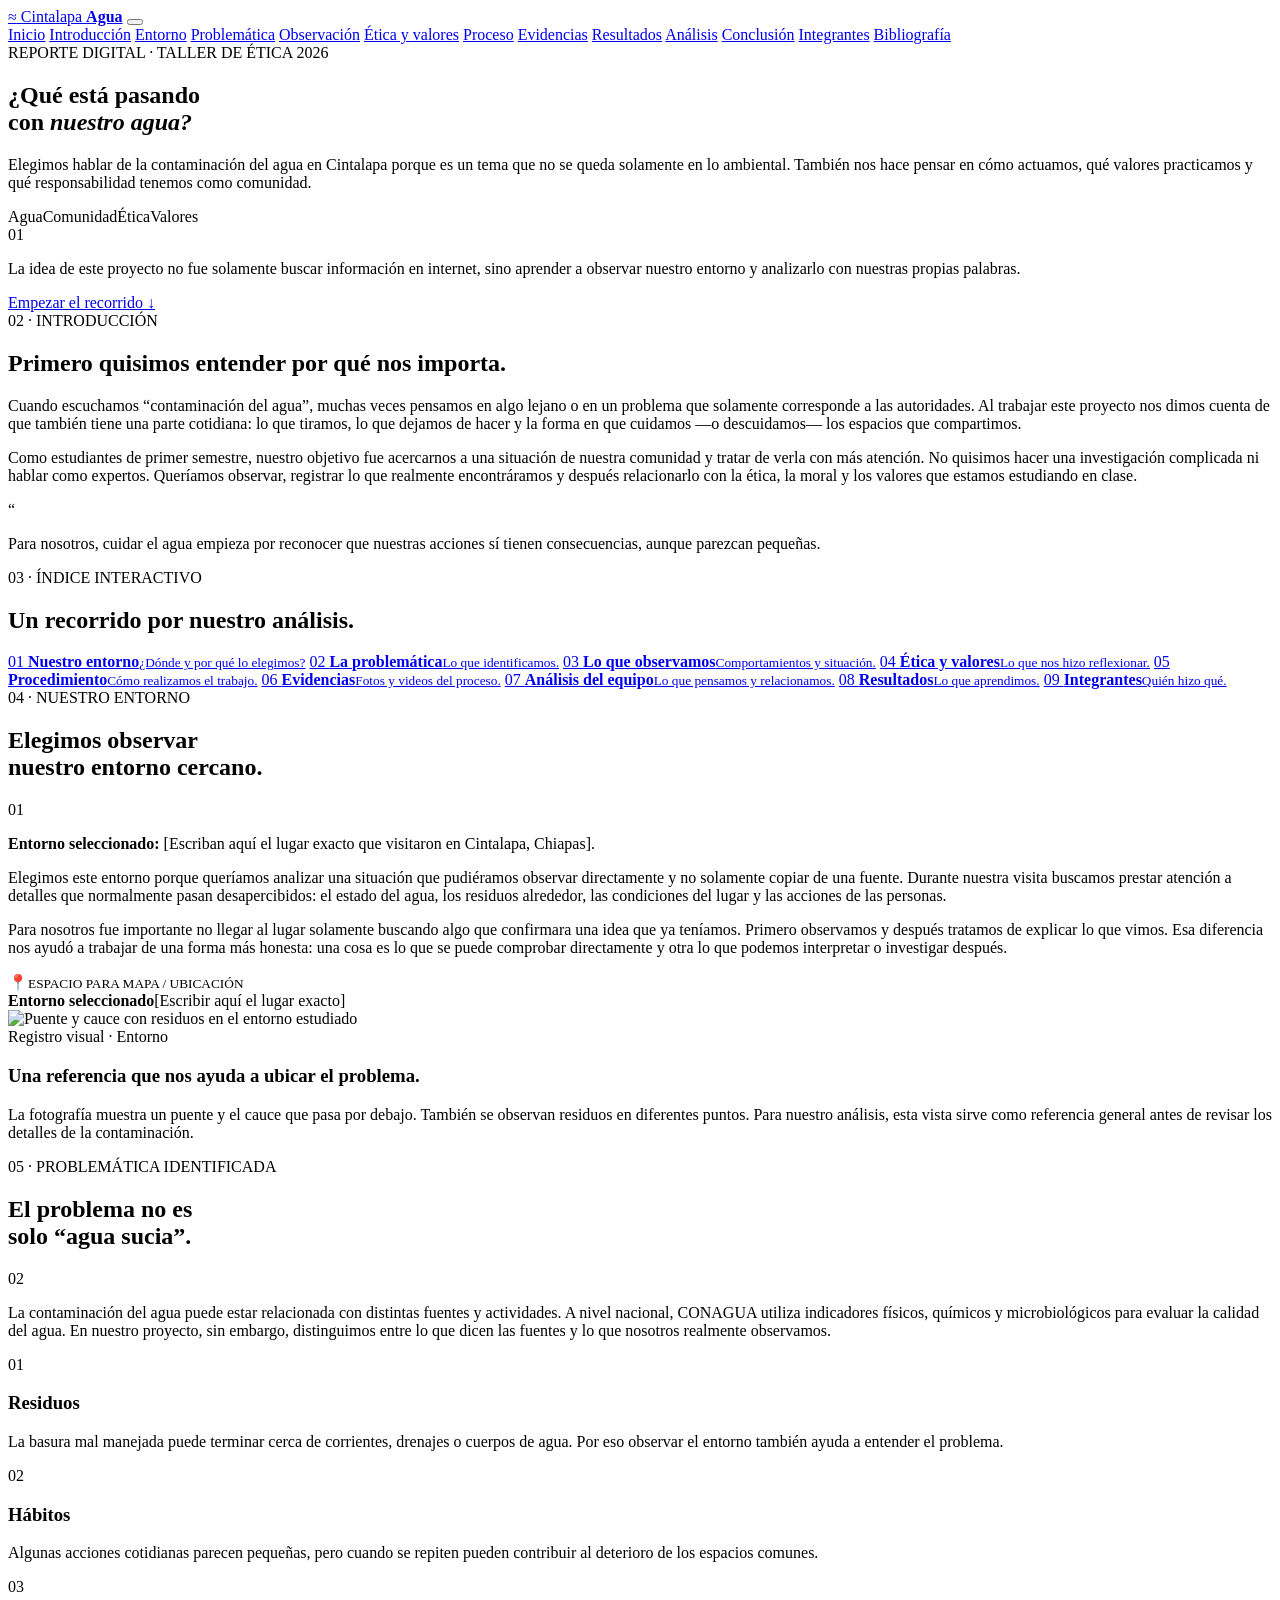
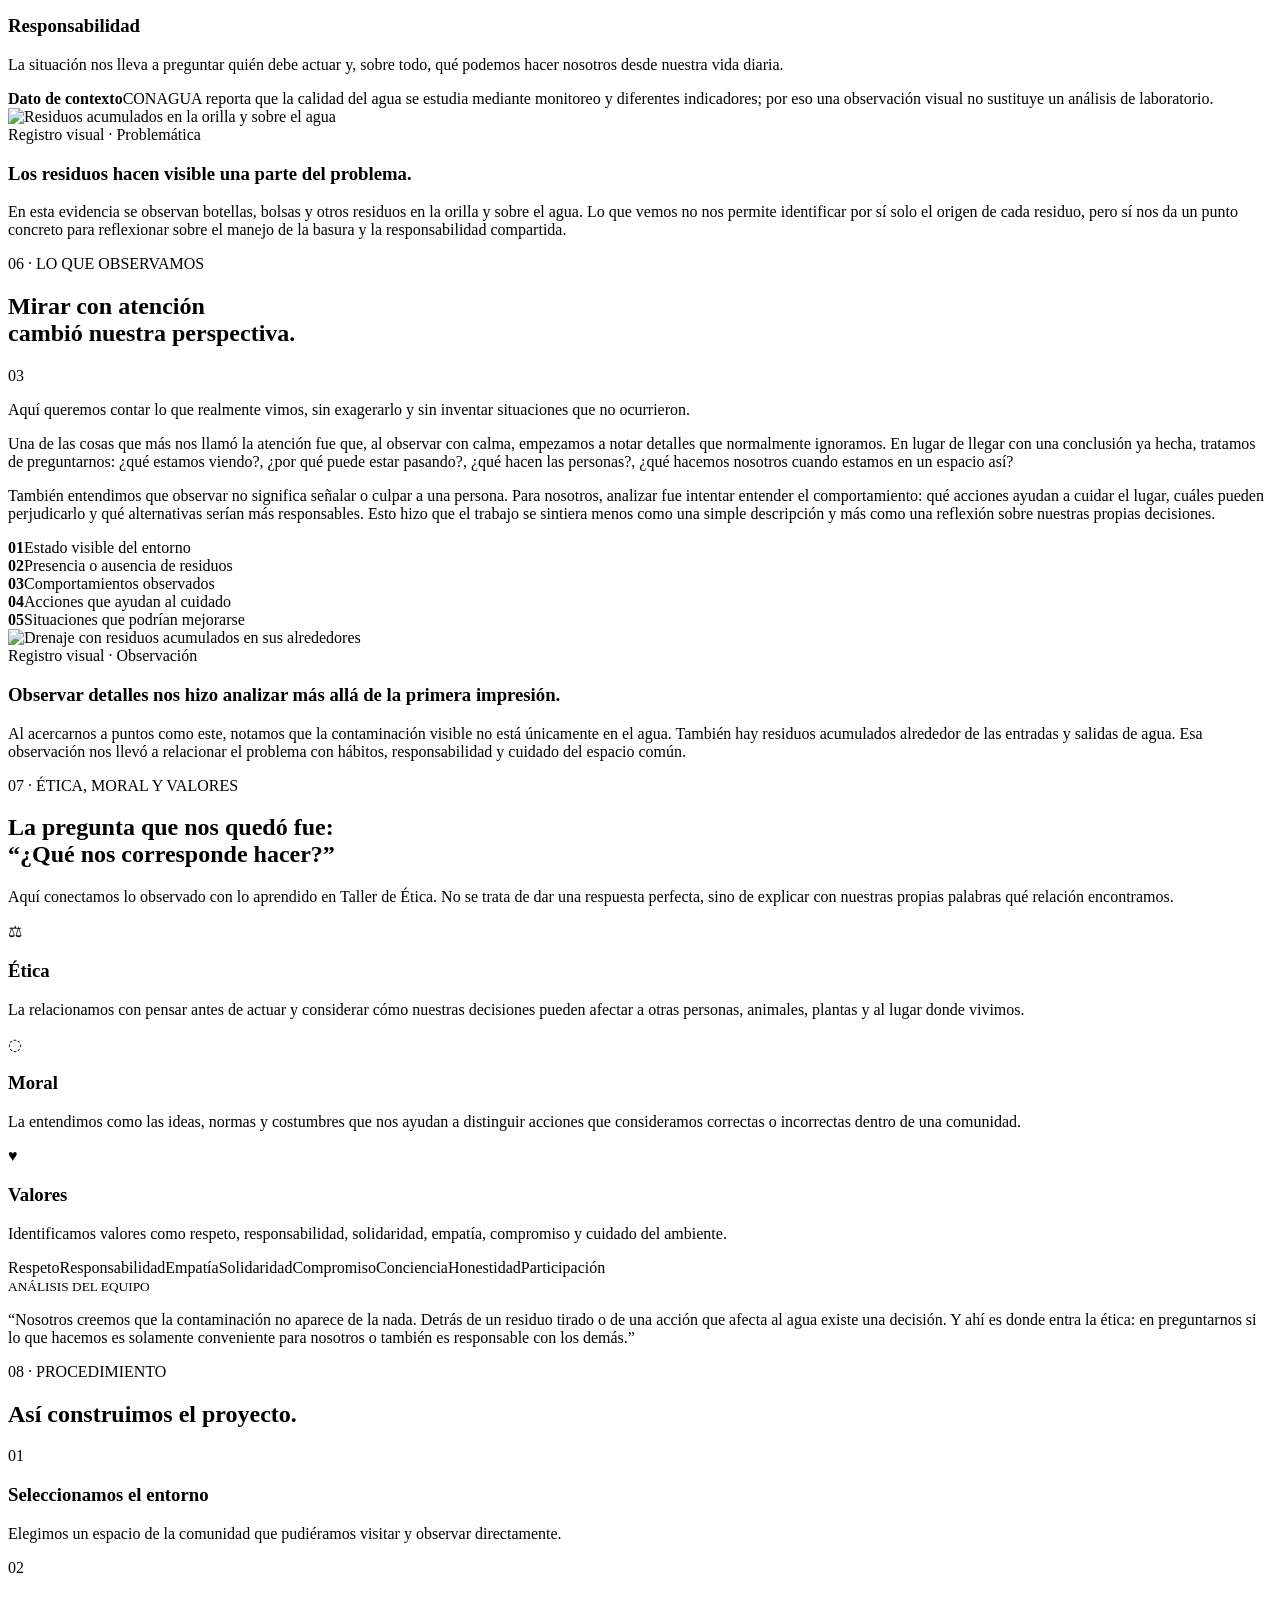
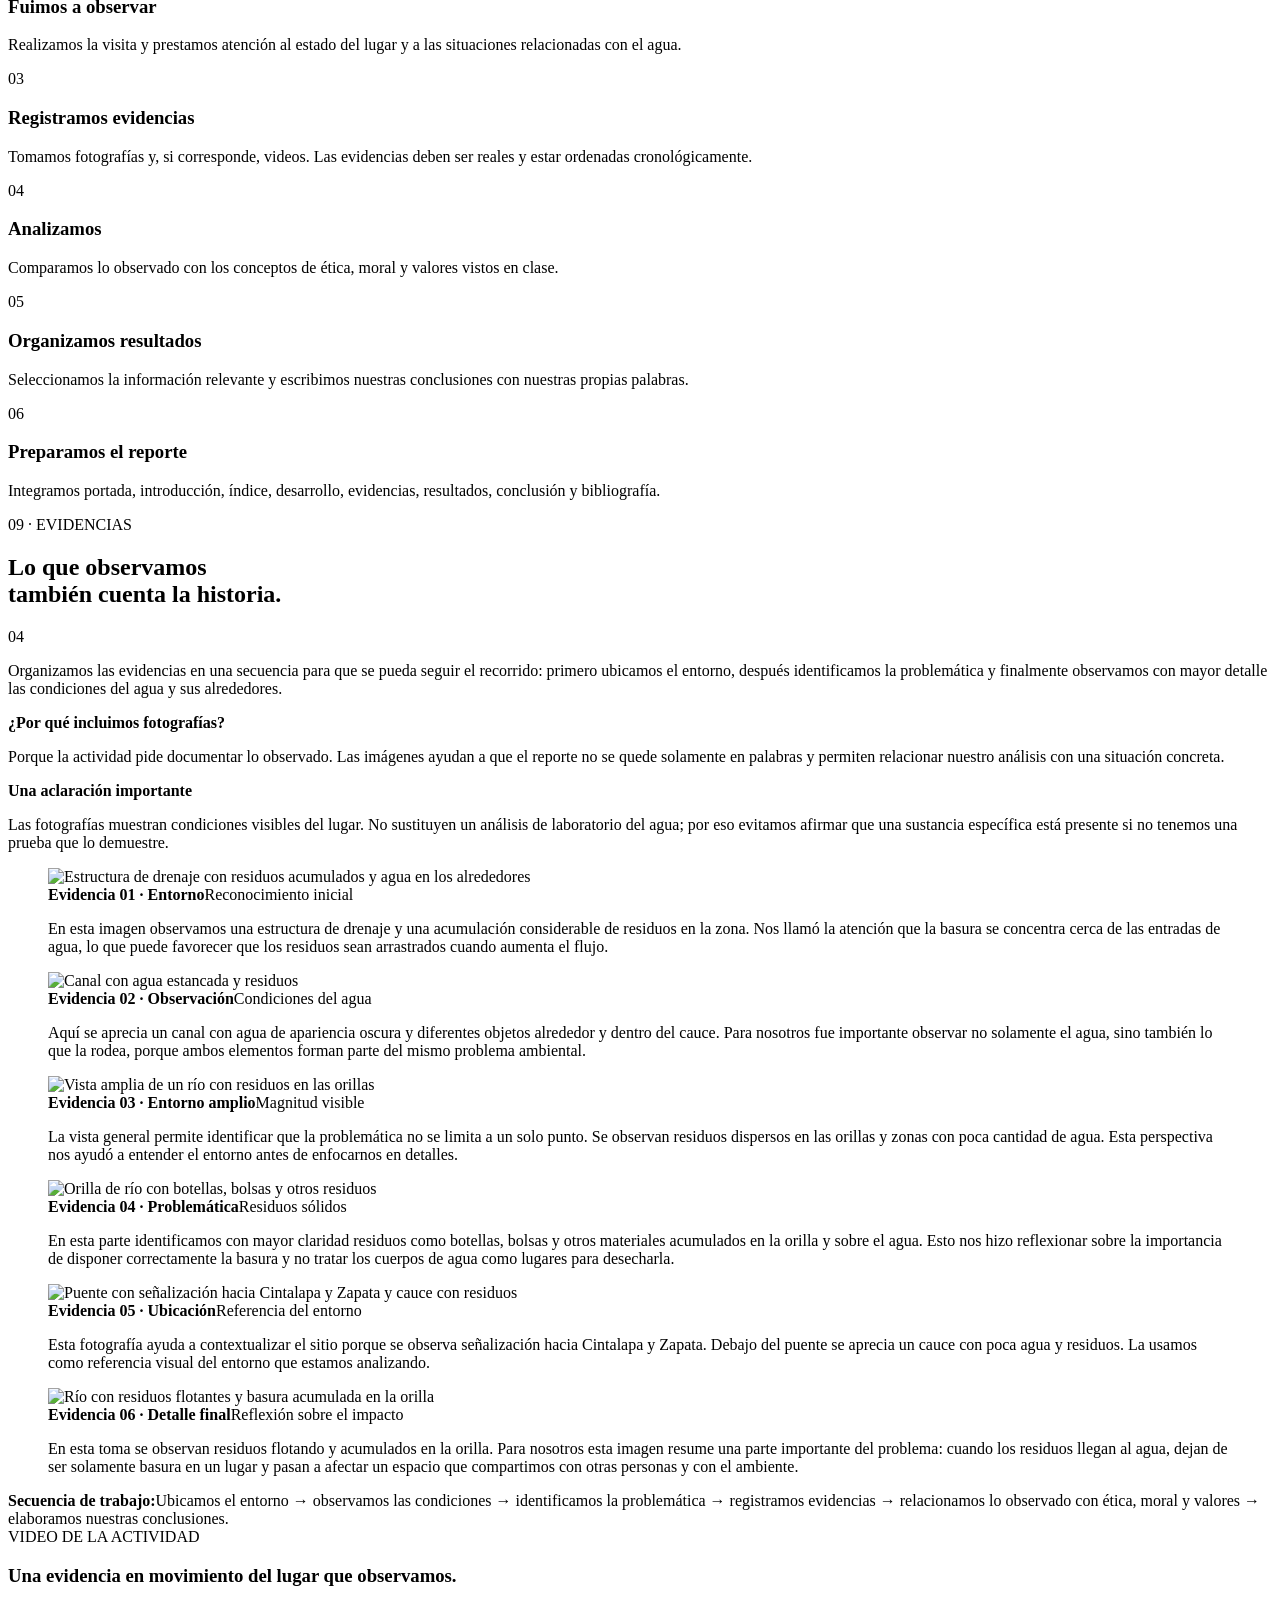
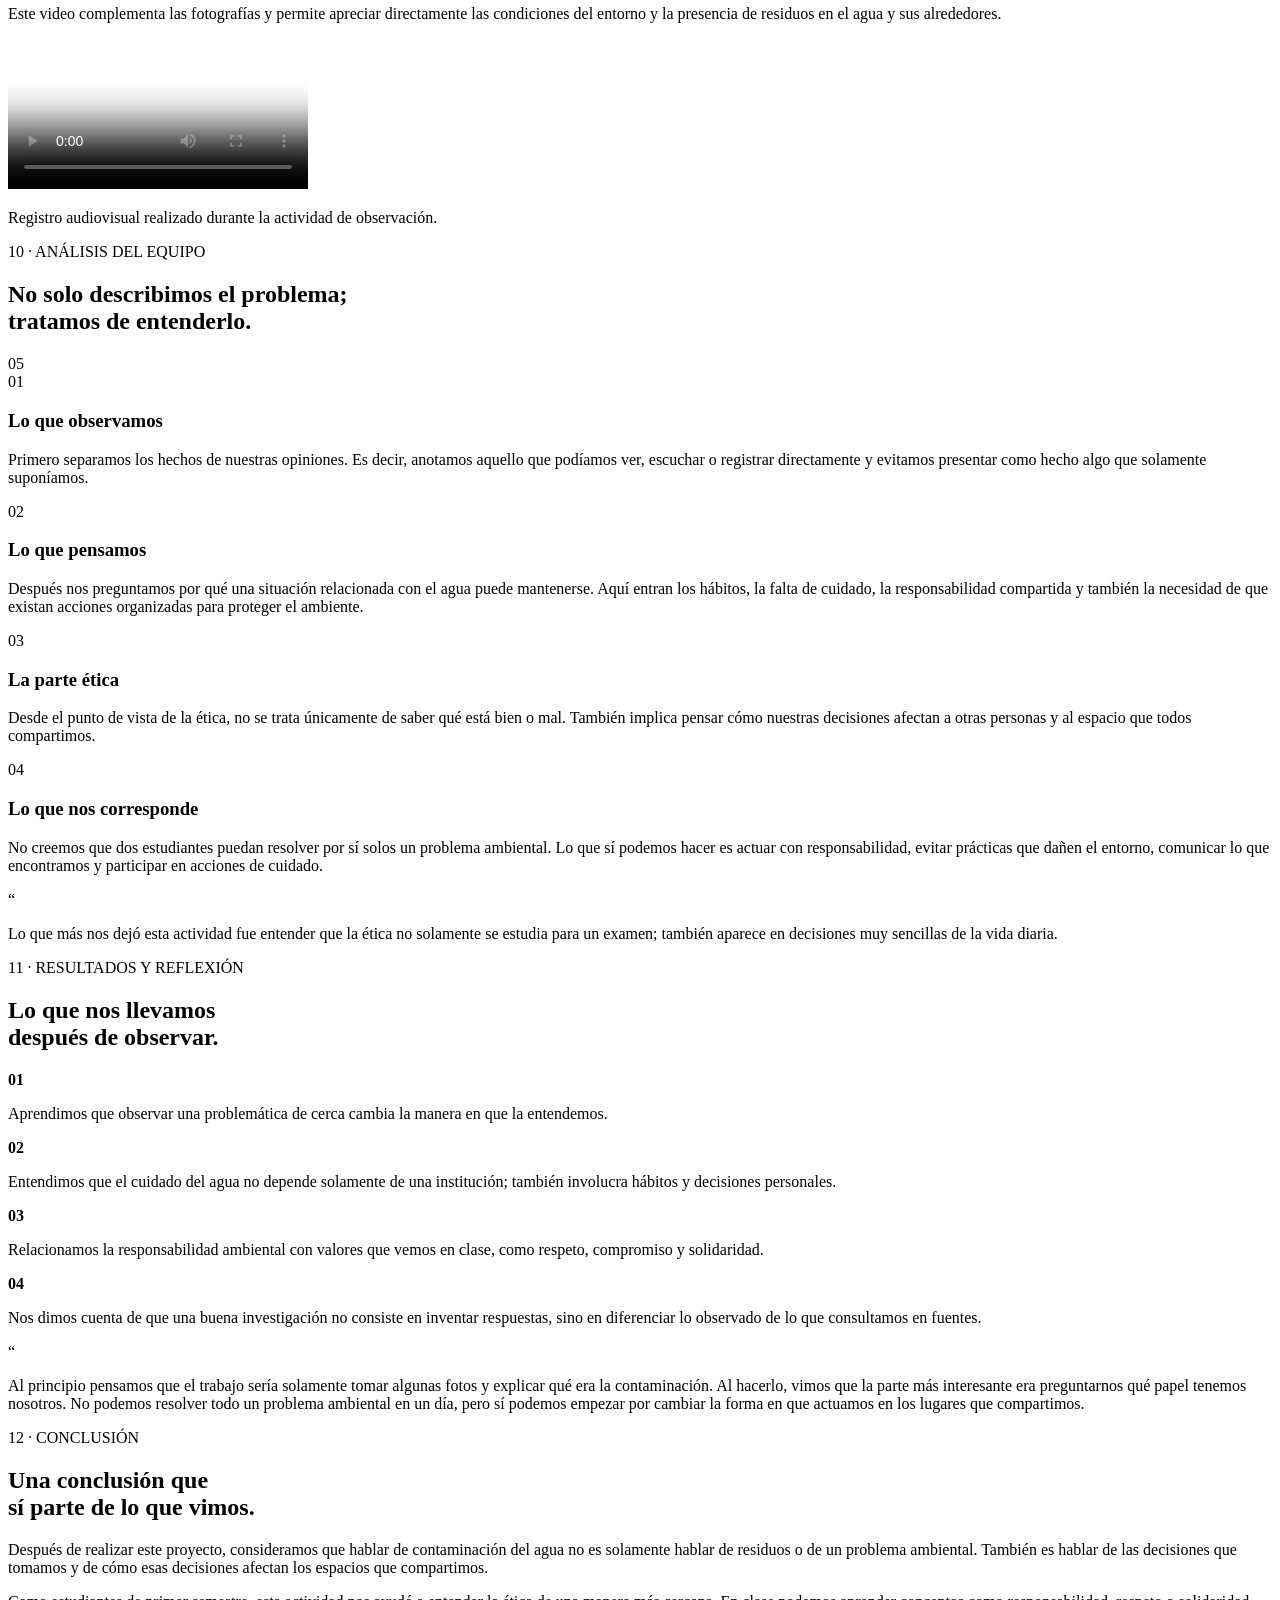
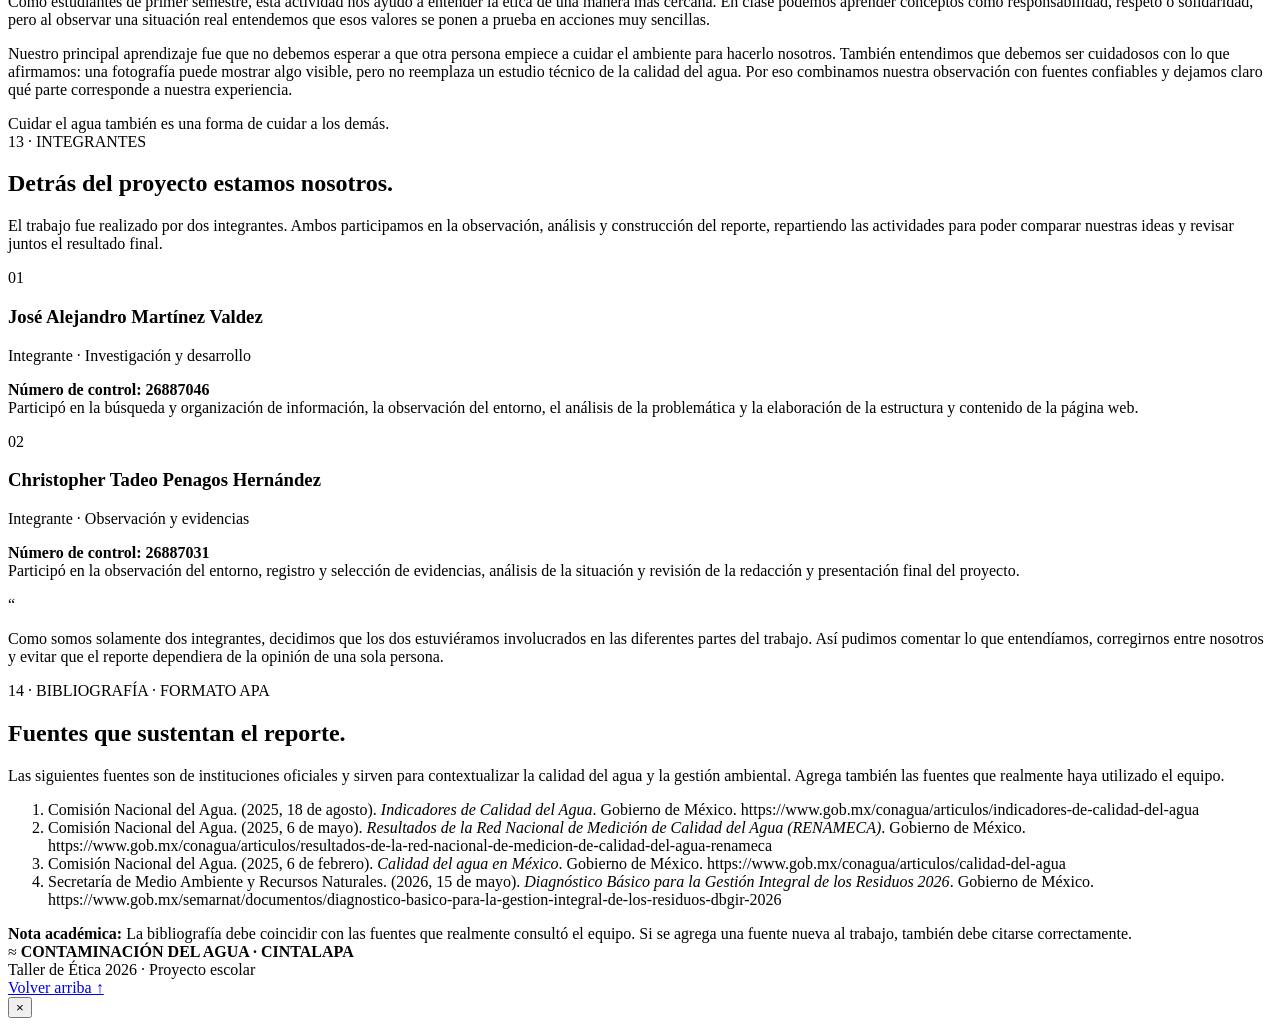
==== informacion.html @ bc9d2fe4 "Add files via upload" ====
<!DOCTYPE html>
<html lang="es">
<head>
  <meta charset="UTF-8">
  <meta name="viewport" content="width=device-width, initial-scale=1.0">
  <meta name="description" content="Reporte digital sobre contaminación del agua en Cintalapa, Chiapas.">
  <title>Reporte | Contaminación del agua en Cintalapa</title>
  <link rel="preconnect" href="https://fonts.googleapis.com">
  <link rel="preconnect" href="https://fonts.gstatic.com" crossorigin>
  <link href="https://fonts.googleapis.com/css2?family=DM+Sans:wght@400;500;600;700&family=Manrope:wght@600;700;800&display=swap" rel="stylesheet">
  <link rel="stylesheet" href="css/style.css">
</head>
<body class="report-page">
  <div class="progress-bar"><span id="progress"></span></div>

  <header class="site-header">
    <a class="brand" href="index.html"><span class="brand-mark">≈</span> Cintalapa <b>Agua</b></a>
    <button class="menu-toggle" aria-label="Abrir menú"><span></span><span></span><span></span></button>
    <nav class="main-nav" id="mainNav">
      <a href="#inicio">Inicio</a>
      <a href="#introduccion">Introducción</a>
      <a href="#entorno">Entorno</a>
      <a href="#problematica">Problemática</a>
      <a href="#observacion">Observación</a>
      <a href="#etica">Ética y valores</a>
      <a href="#procedimiento">Proceso</a>
      <a href="#evidencias">Evidencias</a>
      <a href="#resultados">Resultados</a>
      <a href="#analisis">Análisis</a>
      <a href="#conclusion">Conclusión</a>
      <a href="#integrantes">Integrantes</a>
      <a href="#bibliografia">Bibliografía</a>
    </nav>
  </header>

  <main>
    <section id="inicio" class="report-hero section">
      <div class="section-orbs" aria-hidden="true"><span></span><span></span><span></span></div>
      <div class="hero-mini-grid"></div>
      <div class="container hero-grid">
        <div>
          <span class="eyebrow reveal">REPORTE DIGITAL · TALLER DE ÉTICA 2026</span>
          <h1 class="display reveal delay-1">¿Qué está pasando<br>con <em>nuestro agua?</em></h1>
          <p class="intro-copy reveal delay-2">
            Elegimos hablar de la contaminación del agua en Cintalapa porque es un tema que
            no se queda solamente en lo ambiental. También nos hace pensar en cómo actuamos,
            qué valores practicamos y qué responsabilidad tenemos como comunidad.
          </p>
          <div class="hero-tags reveal delay-3"><span>Agua</span><span>Comunidad</span><span>Ética</span><span>Valores</span></div>
        </div>
        <aside class="hero-card glass reveal delay-3">
          <div class="card-number">01</div>
          <p>La idea de este proyecto no fue solamente buscar información en internet, sino aprender a observar nuestro entorno y analizarlo con nuestras propias palabras.</p>
          <a href="#introduccion" class="arrow-link">Empezar el recorrido <b>↓</b></a>
        </aside>
      </div>
    </section>

    <section id="introduccion" class="section light">
      <div class="container narrow">
        <div class="section-kicker">02 · INTRODUCCIÓN</div>
        <h2>Primero quisimos entender <span>por qué nos importa.</span></h2>
        <div class="two-col">
          <p>
            Cuando escuchamos “contaminación del agua”, muchas veces pensamos en algo lejano o
            en un problema que solamente corresponde a las autoridades. Al trabajar este proyecto
            nos dimos cuenta de que también tiene una parte cotidiana: lo que tiramos, lo que
            dejamos de hacer y la forma en que cuidamos —o descuidamos— los espacios que compartimos.
          </p>
          <p>
            Como estudiantes de primer semestre, nuestro objetivo fue acercarnos a una situación
            de nuestra comunidad y tratar de verla con más atención. No quisimos hacer una
            investigación complicada ni hablar como expertos. Queríamos observar, registrar lo que
            realmente encontráramos y después relacionarlo con la ética, la moral y los valores
            que estamos estudiando en clase.
          </p>
        </div>
        <div class="quote-box">
          <span>“</span>
          <p>Para nosotros, cuidar el agua empieza por reconocer que nuestras acciones sí tienen consecuencias, aunque parezcan pequeñas.</p>
        </div>
      </div>
    </section>

    <section id="indice" class="section index-section">
      <div class="container">
        <div class="section-kicker">03 · ÍNDICE INTERACTIVO</div>
        <h2>Un recorrido por <span>nuestro análisis.</span></h2>
        <div class="index-grid">
          <a href="#entorno">01 <b>Nuestro entorno</b><small>¿Dónde y por qué lo elegimos?</small></a>
          <a href="#problematica">02 <b>La problemática</b><small>Lo que identificamos.</small></a>
          <a href="#observacion">03 <b>Lo que observamos</b><small>Comportamientos y situación.</small></a>
          <a href="#etica">04 <b>Ética y valores</b><small>Lo que nos hizo reflexionar.</small></a>
          <a href="#procedimiento">05 <b>Procedimiento</b><small>Cómo realizamos el trabajo.</small></a>
          <a href="#evidencias">06 <b>Evidencias</b><small>Fotos y videos del proceso.</small></a>
          <a href="#analisis">07 <b>Análisis del equipo</b><small>Lo que pensamos y relacionamos.</small></a>
          <a href="#resultados">08 <b>Resultados</b><small>Lo que aprendimos.</small></a>
          <a href="#integrantes">09 <b>Integrantes</b><small>Quién hizo qué.</small></a>
        </div>
      </div>
    </section>

    <section id="entorno" class="section dark-section">
      <div class="container">
        <div class="section-kicker">04 · NUESTRO ENTORNO</div>
        <div class="split-heading"><h2>Elegimos observar<br><span>nuestro entorno cercano.</span></h2><span class="big-number">01</span></div>
        <div class="story-grid">
          <div class="story-text">
            <p class="lead"><strong>Entorno seleccionado:</strong> [Escriban aquí el lugar exacto que visitaron en Cintalapa, Chiapas].</p>
            <p>
              Elegimos este entorno porque queríamos analizar una situación que pudiéramos observar
              directamente y no solamente copiar de una fuente. Durante nuestra visita buscamos
              prestar atención a detalles que normalmente pasan desapercibidos: el estado del agua,
              los residuos alrededor, las condiciones del lugar y las acciones de las personas.
            </p>
            <p>
              Para nosotros fue importante no llegar al lugar solamente buscando algo que confirmara
              una idea que ya teníamos. Primero observamos y después tratamos de explicar lo que
              vimos. Esa diferencia nos ayudó a trabajar de una forma más honesta: una cosa es lo que
              se puede comprobar directamente y otra lo que podemos interpretar o investigar después.
            </p>
          </div>
          <div class="location-card">
            <div class="map-placeholder"><span>📍</span><small>ESPACIO PARA MAPA / UBICACIÓN</small></div>
            <div class="location-info"><b>Entorno seleccionado</b><span>[Escribir aquí el lugar exacto]</span></div>
          </div>
        </div>
        <div class="section-photo-feature">
          <img src="images/evidencias/reales/evidencia-05-puente-cintalapa-zapata.png" alt="Puente y cauce con residuos en el entorno estudiado" loading="lazy">
          <div><span>Registro visual · Entorno</span><h3>Una referencia que nos ayuda a ubicar el problema.</h3><p>La fotografía muestra un puente y el cauce que pasa por debajo. También se observan residuos en diferentes puntos. Para nuestro análisis, esta vista sirve como referencia general antes de revisar los detalles de la contaminación.</p></div>
        </div>
      </div>
    </section>

    <section id="problematica" class="section light">
      <div class="container">
        <div class="section-kicker">05 · PROBLEMÁTICA IDENTIFICADA</div>
        <div class="split-heading"><h2>El problema no es<br><span>solo “agua sucia”.</span></h2><span class="big-number blue">02</span></div>
        <p class="wide-lead">
          La contaminación del agua puede estar relacionada con distintas fuentes y actividades.
          A nivel nacional, CONAGUA utiliza indicadores físicos, químicos y microbiológicos para
          evaluar la calidad del agua. En nuestro proyecto, sin embargo, distinguimos entre lo que
          dicen las fuentes y lo que nosotros realmente observamos.
        </p>
        <div class="cards-3">
          <article class="info-card"><span>01</span><h3>Residuos</h3><p>La basura mal manejada puede terminar cerca de corrientes, drenajes o cuerpos de agua. Por eso observar el entorno también ayuda a entender el problema.</p></article>
          <article class="info-card"><span>02</span><h3>Hábitos</h3><p>Algunas acciones cotidianas parecen pequeñas, pero cuando se repiten pueden contribuir al deterioro de los espacios comunes.</p></article>
          <article class="info-card"><span>03</span><h3>Responsabilidad</h3><p>La situación nos lleva a preguntar quién debe actuar y, sobre todo, qué podemos hacer nosotros desde nuestra vida diaria.</p></article>
        </div>
        <div class="fact-strip"><b>Dato de contexto</b><span>CONAGUA reporta que la calidad del agua se estudia mediante monitoreo y diferentes indicadores; por eso una observación visual no sustituye un análisis de laboratorio.</span></div>
        <div class="section-photo-feature reverse">
          <img src="images/evidencias/reales/evidencia-04-rio-residuos.png" alt="Residuos acumulados en la orilla y sobre el agua" loading="lazy">
          <div><span>Registro visual · Problemática</span><h3>Los residuos hacen visible una parte del problema.</h3><p>En esta evidencia se observan botellas, bolsas y otros residuos en la orilla y sobre el agua. Lo que vemos no nos permite identificar por sí solo el origen de cada residuo, pero sí nos da un punto concreto para reflexionar sobre el manejo de la basura y la responsabilidad compartida.</p></div>
        </div>
      </div>
    </section>

    <section id="observacion" class="section observation-section">
      <div class="container">
        <div class="section-kicker">06 · LO QUE OBSERVAMOS</div>
        <div class="split-heading"><h2>Mirar con atención<br><span>cambió nuestra perspectiva.</span></h2><span class="big-number">03</span></div>
        <div class="observation-layout">
          <div class="observation-main">
            <p class="lead">Aquí queremos contar lo que realmente vimos, sin exagerarlo y sin inventar situaciones que no ocurrieron.</p>
            <p>
              Una de las cosas que más nos llamó la atención fue que, al observar con calma,
              empezamos a notar detalles que normalmente ignoramos. En lugar de llegar con una
              conclusión ya hecha, tratamos de preguntarnos: ¿qué estamos viendo?, ¿por qué puede
              estar pasando?, ¿qué hacen las personas?, ¿qué hacemos nosotros cuando estamos en
              un espacio así?
            </p>
            <p>
              También entendimos que observar no significa señalar o culpar a una persona. Para
              nosotros, analizar fue intentar entender el comportamiento: qué acciones ayudan a
              cuidar el lugar, cuáles pueden perjudicarlo y qué alternativas serían más responsables.
              Esto hizo que el trabajo se sintiera menos como una simple descripción y más como una
              reflexión sobre nuestras propias decisiones.
            </p>
          </div>
          <div class="observation-list">
            <div><b>01</b><span>Estado visible del entorno</span></div>
            <div><b>02</b><span>Presencia o ausencia de residuos</span></div>
            <div><b>03</b><span>Comportamientos observados</span></div>
            <div><b>04</b><span>Acciones que ayudan al cuidado</span></div>
            <div><b>05</b><span>Situaciones que podrían mejorarse</span></div>
          </div>
        </div>
        <div class="section-photo-feature observation-feature">
          <img src="images/evidencias/reales/evidencia-01-drenaje.jpg" alt="Drenaje con residuos acumulados en sus alrededores" loading="lazy">
          <div><span>Registro visual · Observación</span><h3>Observar detalles nos hizo analizar más allá de la primera impresión.</h3><p>Al acercarnos a puntos como este, notamos que la contaminación visible no está únicamente en el agua. También hay residuos acumulados alrededor de las entradas y salidas de agua. Esa observación nos llevó a relacionar el problema con hábitos, responsabilidad y cuidado del espacio común.</p></div>
        </div>
      </div>
    </section>

    <section id="etica" class="section ethics-section">
      <div class="container">
        <div class="section-kicker">07 · ÉTICA, MORAL Y VALORES</div>
        <h2>La pregunta que nos quedó fue:<br><span>“¿Qué nos corresponde hacer?”</span></h2>
        <p class="wide-lead">
          Aquí conectamos lo observado con lo aprendido en Taller de Ética. No se trata de dar una
          respuesta perfecta, sino de explicar con nuestras propias palabras qué relación encontramos.
        </p>
        <div class="ethics-grid">
          <article class="ethic-card"><div class="icon">⚖</div><h3>Ética</h3><p>La relacionamos con pensar antes de actuar y considerar cómo nuestras decisiones pueden afectar a otras personas, animales, plantas y al lugar donde vivimos.</p></article>
          <article class="ethic-card"><div class="icon">◌</div><h3>Moral</h3><p>La entendimos como las ideas, normas y costumbres que nos ayudan a distinguir acciones que consideramos correctas o incorrectas dentro de una comunidad.</p></article>
          <article class="ethic-card"><div class="icon">♥</div><h3>Valores</h3><p>Identificamos valores como respeto, responsabilidad, solidaridad, empatía, compromiso y cuidado del ambiente.</p></article>
        </div>
        <div class="values-cloud">
          <span>Respeto</span><span>Responsabilidad</span><span>Empatía</span><span>Solidaridad</span><span>Compromiso</span><span>Conciencia</span><span>Honestidad</span><span>Participación</span>
        </div>
        <div class="reflection-panel">
          <small>ANÁLISIS DEL EQUIPO</small>
          <p>
            “Nosotros creemos que la contaminación no aparece de la nada. Detrás de un residuo
            tirado o de una acción que afecta al agua existe una decisión. Y ahí es donde entra
            la ética: en preguntarnos si lo que hacemos es solamente conveniente para nosotros
            o también es responsable con los demás.”
          </p>
        </div>
      </div>
    </section>

    <section id="procedimiento" class="section light">
      <div class="container">
        <div class="section-kicker">08 · PROCEDIMIENTO</div>
        <h2>Así construimos <span>el proyecto.</span></h2>
        <div class="timeline">
          <div class="timeline-item"><span>01</span><div><h3>Seleccionamos el entorno</h3><p>Elegimos un espacio de la comunidad que pudiéramos visitar y observar directamente.</p></div></div>
          <div class="timeline-item"><span>02</span><div><h3>Fuimos a observar</h3><p>Realizamos la visita y prestamos atención al estado del lugar y a las situaciones relacionadas con el agua.</p></div></div>
          <div class="timeline-item"><span>03</span><div><h3>Registramos evidencias</h3><p>Tomamos fotografías y, si corresponde, videos. Las evidencias deben ser reales y estar ordenadas cronológicamente.</p></div></div>
          <div class="timeline-item"><span>04</span><div><h3>Analizamos</h3><p>Comparamos lo observado con los conceptos de ética, moral y valores vistos en clase.</p></div></div>
          <div class="timeline-item"><span>05</span><div><h3>Organizamos resultados</h3><p>Seleccionamos la información relevante y escribimos nuestras conclusiones con nuestras propias palabras.</p></div></div>
          <div class="timeline-item"><span>06</span><div><h3>Preparamos el reporte</h3><p>Integramos portada, introducción, índice, desarrollo, evidencias, resultados, conclusión y bibliografía.</p></div></div>
        </div>
      </div>
    </section>

    <section id="evidencias" class="section gallery-section">
      <div class="container">
        <div class="section-kicker">09 · EVIDENCIAS</div>
        <div class="split-heading"><h2>Lo que observamos<br><span>también cuenta la historia.</span></h2><span class="big-number blue">04</span></div>
        <p class="wide-lead">Organizamos las evidencias en una secuencia para que se pueda seguir el recorrido: primero ubicamos el entorno, después identificamos la problemática y finalmente observamos con mayor detalle las condiciones del agua y sus alrededores.</p>

        <div class="evidence-intro">
          <div><b>¿Por qué incluimos fotografías?</b><p>Porque la actividad pide documentar lo observado. Las imágenes ayudan a que el reporte no se quede solamente en palabras y permiten relacionar nuestro análisis con una situación concreta.</p></div>
          <div><b>Una aclaración importante</b><p>Las fotografías muestran condiciones visibles del lugar. No sustituyen un análisis de laboratorio del agua; por eso evitamos afirmar que una sustancia específica está presente si no tenemos una prueba que lo demuestre.</p></div>
        </div>

        <div class="gallery">
          <figure class="evidence-card real-evidence"><img src="images/evidencias/reales/evidencia-01-drenaje.jpg" alt="Estructura de drenaje con residuos acumulados y agua en los alrededores" loading="lazy"><figcaption><div><b>Evidencia 01 · Entorno</b><span>Reconocimiento inicial</span></div><p>En esta imagen observamos una estructura de drenaje y una acumulación considerable de residuos en la zona. Nos llamó la atención que la basura se concentra cerca de las entradas de agua, lo que puede favorecer que los residuos sean arrastrados cuando aumenta el flujo.</p></figcaption></figure>

          <figure class="evidence-card real-evidence"><img src="images/evidencias/reales/evidencia-02-canal.jpg" alt="Canal con agua estancada y residuos" loading="lazy"><figcaption><div><b>Evidencia 02 · Observación</b><span>Condiciones del agua</span></div><p>Aquí se aprecia un canal con agua de apariencia oscura y diferentes objetos alrededor y dentro del cauce. Para nosotros fue importante observar no solamente el agua, sino también lo que la rodea, porque ambos elementos forman parte del mismo problema ambiental.</p></figcaption></figure>

          <figure class="evidence-card real-evidence"><img src="images/evidencias/reales/evidencia-03-rio-vista-amplia.png" alt="Vista amplia de un río con residuos en las orillas" loading="lazy"><figcaption><div><b>Evidencia 03 · Entorno amplio</b><span>Magnitud visible</span></div><p>La vista general permite identificar que la problemática no se limita a un solo punto. Se observan residuos dispersos en las orillas y zonas con poca cantidad de agua. Esta perspectiva nos ayudó a entender el entorno antes de enfocarnos en detalles.</p></figcaption></figure>

          <figure class="evidence-card real-evidence"><img src="images/evidencias/reales/evidencia-04-rio-residuos.png" alt="Orilla de río con botellas, bolsas y otros residuos" loading="lazy"><figcaption><div><b>Evidencia 04 · Problemática</b><span>Residuos sólidos</span></div><p>En esta parte identificamos con mayor claridad residuos como botellas, bolsas y otros materiales acumulados en la orilla y sobre el agua. Esto nos hizo reflexionar sobre la importancia de disponer correctamente la basura y no tratar los cuerpos de agua como lugares para desecharla.</p></figcaption></figure>

          <figure class="evidence-card real-evidence"><img src="images/evidencias/reales/evidencia-05-puente-cintalapa-zapata.png" alt="Puente con señalización hacia Cintalapa y Zapata y cauce con residuos" loading="lazy"><figcaption><div><b>Evidencia 05 · Ubicación</b><span>Referencia del entorno</span></div><p>Esta fotografía ayuda a contextualizar el sitio porque se observa señalización hacia Cintalapa y Zapata. Debajo del puente se aprecia un cauce con poca agua y residuos. La usamos como referencia visual del entorno que estamos analizando.</p></figcaption></figure>

          <figure class="evidence-card real-evidence"><img src="images/evidencias/reales/evidencia-06-rio-contaminado.png" alt="Río con residuos flotantes y basura acumulada en la orilla" loading="lazy"><figcaption><div><b>Evidencia 06 · Detalle final</b><span>Reflexión sobre el impacto</span></div><p>En esta toma se observan residuos flotando y acumulados en la orilla. Para nosotros esta imagen resume una parte importante del problema: cuando los residuos llegan al agua, dejan de ser solamente basura en un lugar y pasan a afectar un espacio que compartimos con otras personas y con el ambiente.</p></figcaption></figure>
        </div>

        <div class="evidence-note"><b>Secuencia de trabajo:</b><span>Ubicamos el entorno → observamos las condiciones → identificamos la problemática → registramos evidencias → relacionamos lo observado con ética, moral y valores → elaboramos nuestras conclusiones.</span></div>

        <div class="video-evidence">
  <div class="video-heading">
    <span>VIDEO DE LA ACTIVIDAD</span>
    <h3>Una evidencia en movimiento del lugar que observamos.</h3>
    <p>Este video complementa las fotografías y permite apreciar directamente las condiciones del entorno y la presencia de residuos en el agua y sus alrededores.</p>
  </div>
  <div class="video-frame">
    <video controls playsinline preload="metadata" poster="images/evidencias/reales/evidencia-03-rio-vista-amplia.png">
      <source src="videos/evidencia-contaminacion-rio.mp4" type="video/mp4">
      Tu navegador no puede reproducir este video.
    </video>
  </div>
  <p class="video-caption">Registro audiovisual realizado durante la actividad de observación.</p>
</div>
      </div>
    </section>

    <section id="analisis" class="section light analysis-section">
      <div class="container">
        <div class="section-kicker">10 · ANÁLISIS DEL EQUIPO</div>
        <div class="split-heading"><h2>No solo describimos el problema;<br><span>tratamos de entenderlo.</span></h2><span class="big-number blue">05</span></div>
        <div class="analysis-grid">
          <article class="analysis-card"><span>01</span><h3>Lo que observamos</h3><p>Primero separamos los hechos de nuestras opiniones. Es decir, anotamos aquello que podíamos ver, escuchar o registrar directamente y evitamos presentar como hecho algo que solamente suponíamos.</p></article>
          <article class="analysis-card"><span>02</span><h3>Lo que pensamos</h3><p>Después nos preguntamos por qué una situación relacionada con el agua puede mantenerse. Aquí entran los hábitos, la falta de cuidado, la responsabilidad compartida y también la necesidad de que existan acciones organizadas para proteger el ambiente.</p></article>
          <article class="analysis-card"><span>03</span><h3>La parte ética</h3><p>Desde el punto de vista de la ética, no se trata únicamente de saber qué está bien o mal. También implica pensar cómo nuestras decisiones afectan a otras personas y al espacio que todos compartimos.</p></article>
          <article class="analysis-card"><span>04</span><h3>Lo que nos corresponde</h3><p>No creemos que dos estudiantes puedan resolver por sí solos un problema ambiental. Lo que sí podemos hacer es actuar con responsabilidad, evitar prácticas que dañen el entorno, comunicar lo que encontramos y participar en acciones de cuidado.</p></article>
        </div>
        <div class="quote-box"><span>“</span><p>Lo que más nos dejó esta actividad fue entender que la ética no solamente se estudia para un examen; también aparece en decisiones muy sencillas de la vida diaria.</p></div>
      </div>
    </section>

    <section id="resultados" class="section results-section">
      <div class="container">
        <div class="section-kicker">11 · RESULTADOS Y REFLEXIÓN</div>
        <h2>Lo que nos llevamos<br><span>después de observar.</span></h2>
        <div class="results-grid">
          <div class="result-big"><strong>01</strong><p>Aprendimos que observar una problemática de cerca cambia la manera en que la entendemos.</p></div>
          <div class="result-big"><strong>02</strong><p>Entendimos que el cuidado del agua no depende solamente de una institución; también involucra hábitos y decisiones personales.</p></div>
          <div class="result-big"><strong>03</strong><p>Relacionamos la responsabilidad ambiental con valores que vemos en clase, como respeto, compromiso y solidaridad.</p></div>
          <div class="result-big"><strong>04</strong><p>Nos dimos cuenta de que una buena investigación no consiste en inventar respuestas, sino en diferenciar lo observado de lo que consultamos en fuentes.</p></div>
        </div>
        <div class="human-note">
          <div class="note-mark">“</div>
          <p>
            Al principio pensamos que el trabajo sería solamente tomar algunas fotos y explicar qué
            era la contaminación. Al hacerlo, vimos que la parte más interesante era preguntarnos
            qué papel tenemos nosotros. No podemos resolver todo un problema ambiental en un día,
            pero sí podemos empezar por cambiar la forma en que actuamos en los lugares que compartimos.
          </p>
        </div>
      </div>
    </section>

    <section id="conclusion" class="section conclusion-section">
      <div class="container narrow">
        <div class="section-kicker">12 · CONCLUSIÓN</div>
        <h2>Una conclusión que<br><span>sí parte de lo que vimos.</span></h2>
        <p>
          Después de realizar este proyecto, consideramos que hablar de contaminación del agua no
          es solamente hablar de residuos o de un problema ambiental. También es hablar de las
          decisiones que tomamos y de cómo esas decisiones afectan los espacios que compartimos.
        </p>
        <p>
          Como estudiantes de primer semestre, esta actividad nos ayudó a entender la ética de una
          manera más cercana. En clase podemos aprender conceptos como responsabilidad, respeto o
          solidaridad, pero al observar una situación real entendemos que esos valores se ponen a
          prueba en acciones muy sencillas.
        </p>
        <p>
          Nuestro principal aprendizaje fue que no debemos esperar a que otra persona empiece a
          cuidar el ambiente para hacerlo nosotros. También entendimos que debemos ser cuidadosos
          con lo que afirmamos: una fotografía puede mostrar algo visible, pero no reemplaza un
          estudio técnico de la calidad del agua. Por eso combinamos nuestra observación con fuentes
          confiables y dejamos claro qué parte corresponde a nuestra experiencia.
        </p>
        <div class="final-line">Cuidar el agua también es una forma de cuidar a los demás.</div>
      </div>
    </section>

    <section id="integrantes" class="section team-section">
      <div class="container">
        <div class="section-kicker">13 · INTEGRANTES</div>
        <h2>Detrás del proyecto <span>estamos nosotros.</span></h2>
        <p class="wide-lead">El trabajo fue realizado por dos integrantes. Ambos participamos en la observación, análisis y construcción del reporte, repartiendo las actividades para poder comparar nuestras ideas y revisar juntos el resultado final.</p>
        <div class="team-grid">
          <article class="member-card"><div class="avatar">01</div><h3>José Alejandro Martínez Valdez</h3><span>Integrante · Investigación y desarrollo</span><p><strong>Número de control: 26887046</strong><br>Participó en la búsqueda y organización de información, la observación del entorno, el análisis de la problemática y la elaboración de la estructura y contenido de la página web.</p></article>
          <article class="member-card"><div class="avatar">02</div><h3>Christopher Tadeo Penagos Hernández</h3><span>Integrante · Observación y evidencias</span><p><strong>Número de control: 26887031</strong><br>Participó en la observación del entorno, registro y selección de evidencias, análisis de la situación y revisión de la redacción y presentación final del proyecto.</p></article>
        </div>
        <div class="human-note team-note">
          <div class="note-mark">“</div>
          <p>Como somos solamente dos integrantes, decidimos que los dos estuviéramos involucrados en las diferentes partes del trabajo. Así pudimos comentar lo que entendíamos, corregirnos entre nosotros y evitar que el reporte dependiera de la opinión de una sola persona.</p>
        </div>
      </div>
    </section>

    <section id="bibliografia" class="section bibliography-section">
      <div class="container narrow">
        <div class="section-kicker">14 · BIBLIOGRAFÍA · FORMATO APA</div>
        <h2>Fuentes que <span>sustentan el reporte.</span></h2>
        <p class="wide-lead">Las siguientes fuentes son de instituciones oficiales y sirven para contextualizar la calidad del agua y la gestión ambiental. Agrega también las fuentes que realmente haya utilizado el equipo.</p>
        <ol class="references">
          <li>Comisión Nacional del Agua. (2025, 18 de agosto). <i>Indicadores de Calidad del Agua</i>. Gobierno de México. https://www.gob.mx/conagua/articulos/indicadores-de-calidad-del-agua</li>
          <li>Comisión Nacional del Agua. (2025, 6 de mayo). <i>Resultados de la Red Nacional de Medición de Calidad del Agua (RENAMECA)</i>. Gobierno de México. https://www.gob.mx/conagua/articulos/resultados-de-la-red-nacional-de-medicion-de-calidad-del-agua-renameca</li>
          <li>Comisión Nacional del Agua. (2025, 6 de febrero). <i>Calidad del agua en México</i>. Gobierno de México. https://www.gob.mx/conagua/articulos/calidad-del-agua</li>
          <li>Secretaría de Medio Ambiente y Recursos Naturales. (2026, 15 de mayo). <i>Diagnóstico Básico para la Gestión Integral de los Residuos 2026</i>. Gobierno de México. https://www.gob.mx/semarnat/documentos/diagnostico-basico-para-la-gestion-integral-de-los-residuos-dbgir-2026</li>
        </ol>
        <div class="source-note"><b>Nota académica:</b> La bibliografía debe coincidir con las fuentes que realmente consultó el equipo. Si se agrega una fuente nueva al trabajo, también debe citarse correctamente.</div>
      </div>
    </section>
  </main>

  <footer class="site-footer">
    <div><span class="brand-mark">≈</span> <b>CONTAMINACIÓN DEL AGUA · CINTALAPA</b></div>
    <div>Taller de Ética 2026 · Proyecto escolar</div>
    <div><a href="#inicio">Volver arriba ↑</a></div>
  </footer>

  <div id="lightbox" class="lightbox" aria-hidden="true">
    <button class="lightbox-close" aria-label="Cerrar">×</button>
    <div class="lightbox-content"></div>
  </div>

  <script src="js/script.js"></script>
</body>
</html>
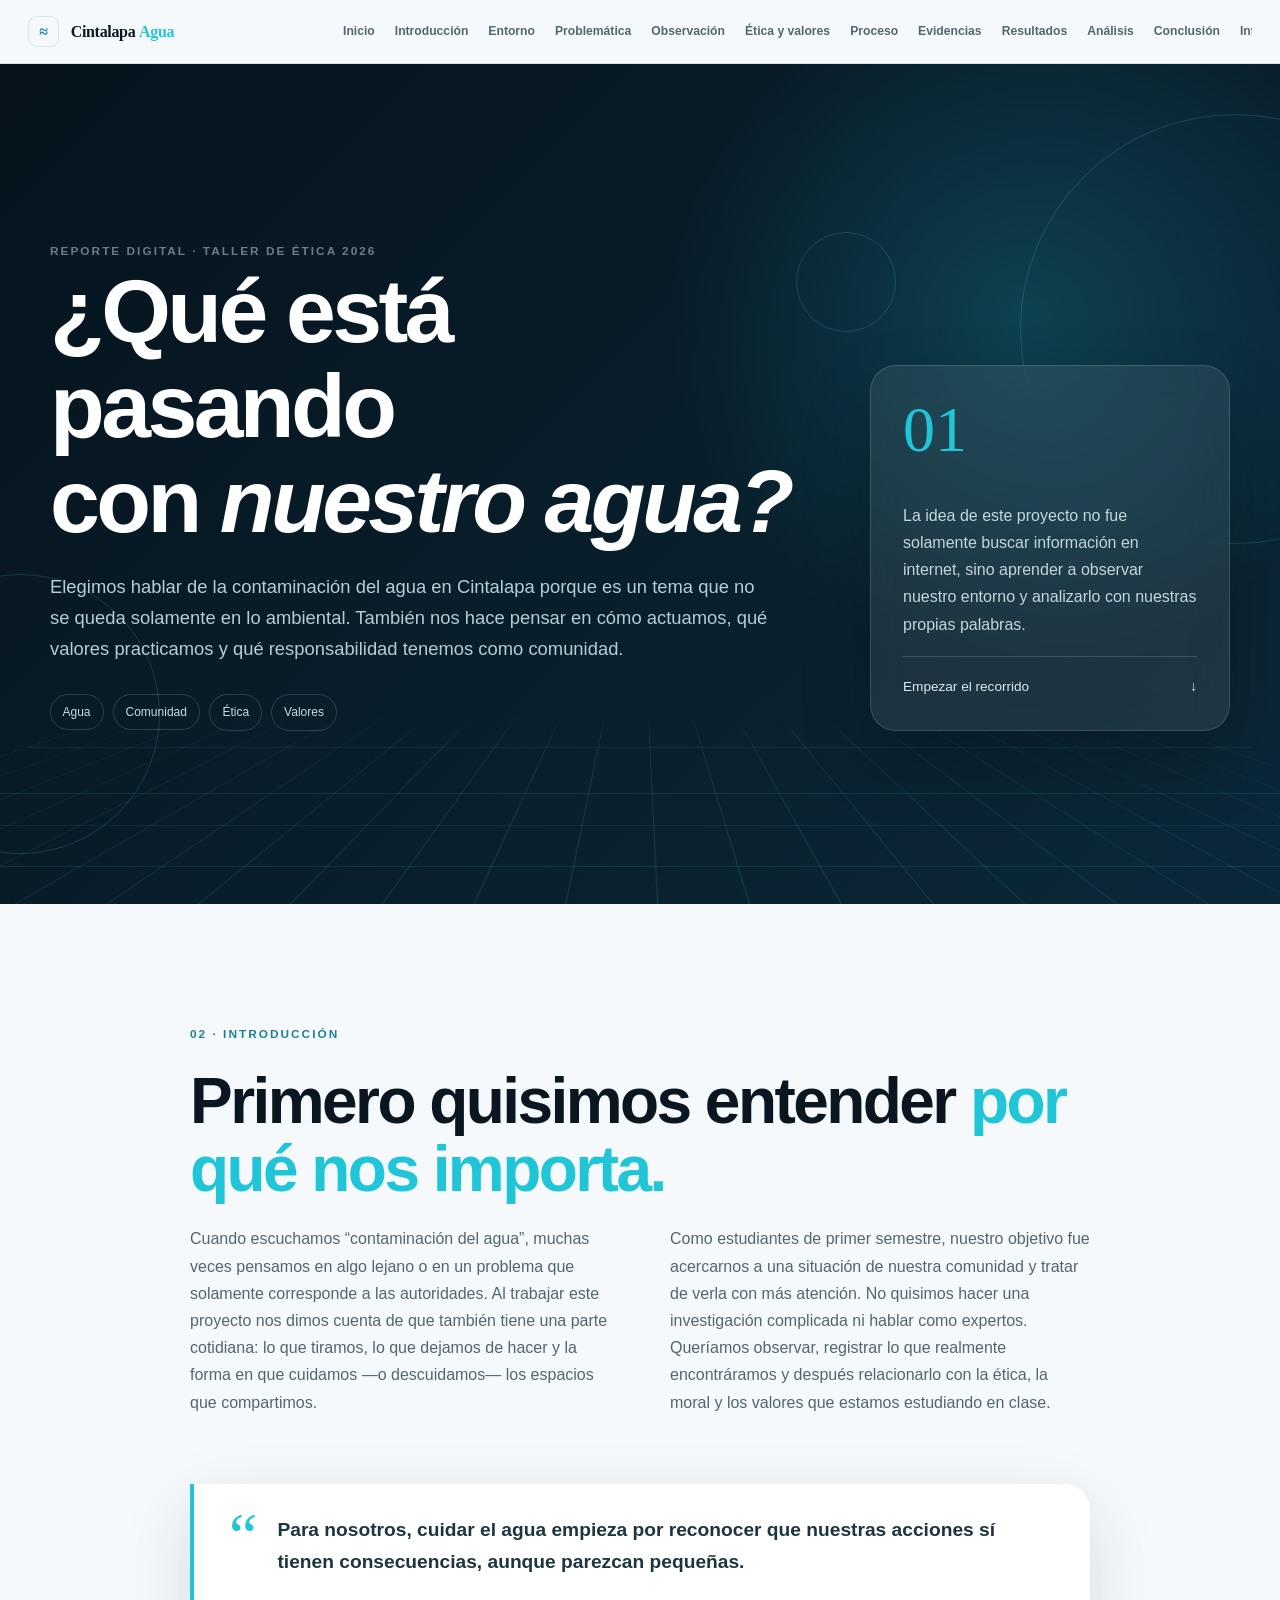
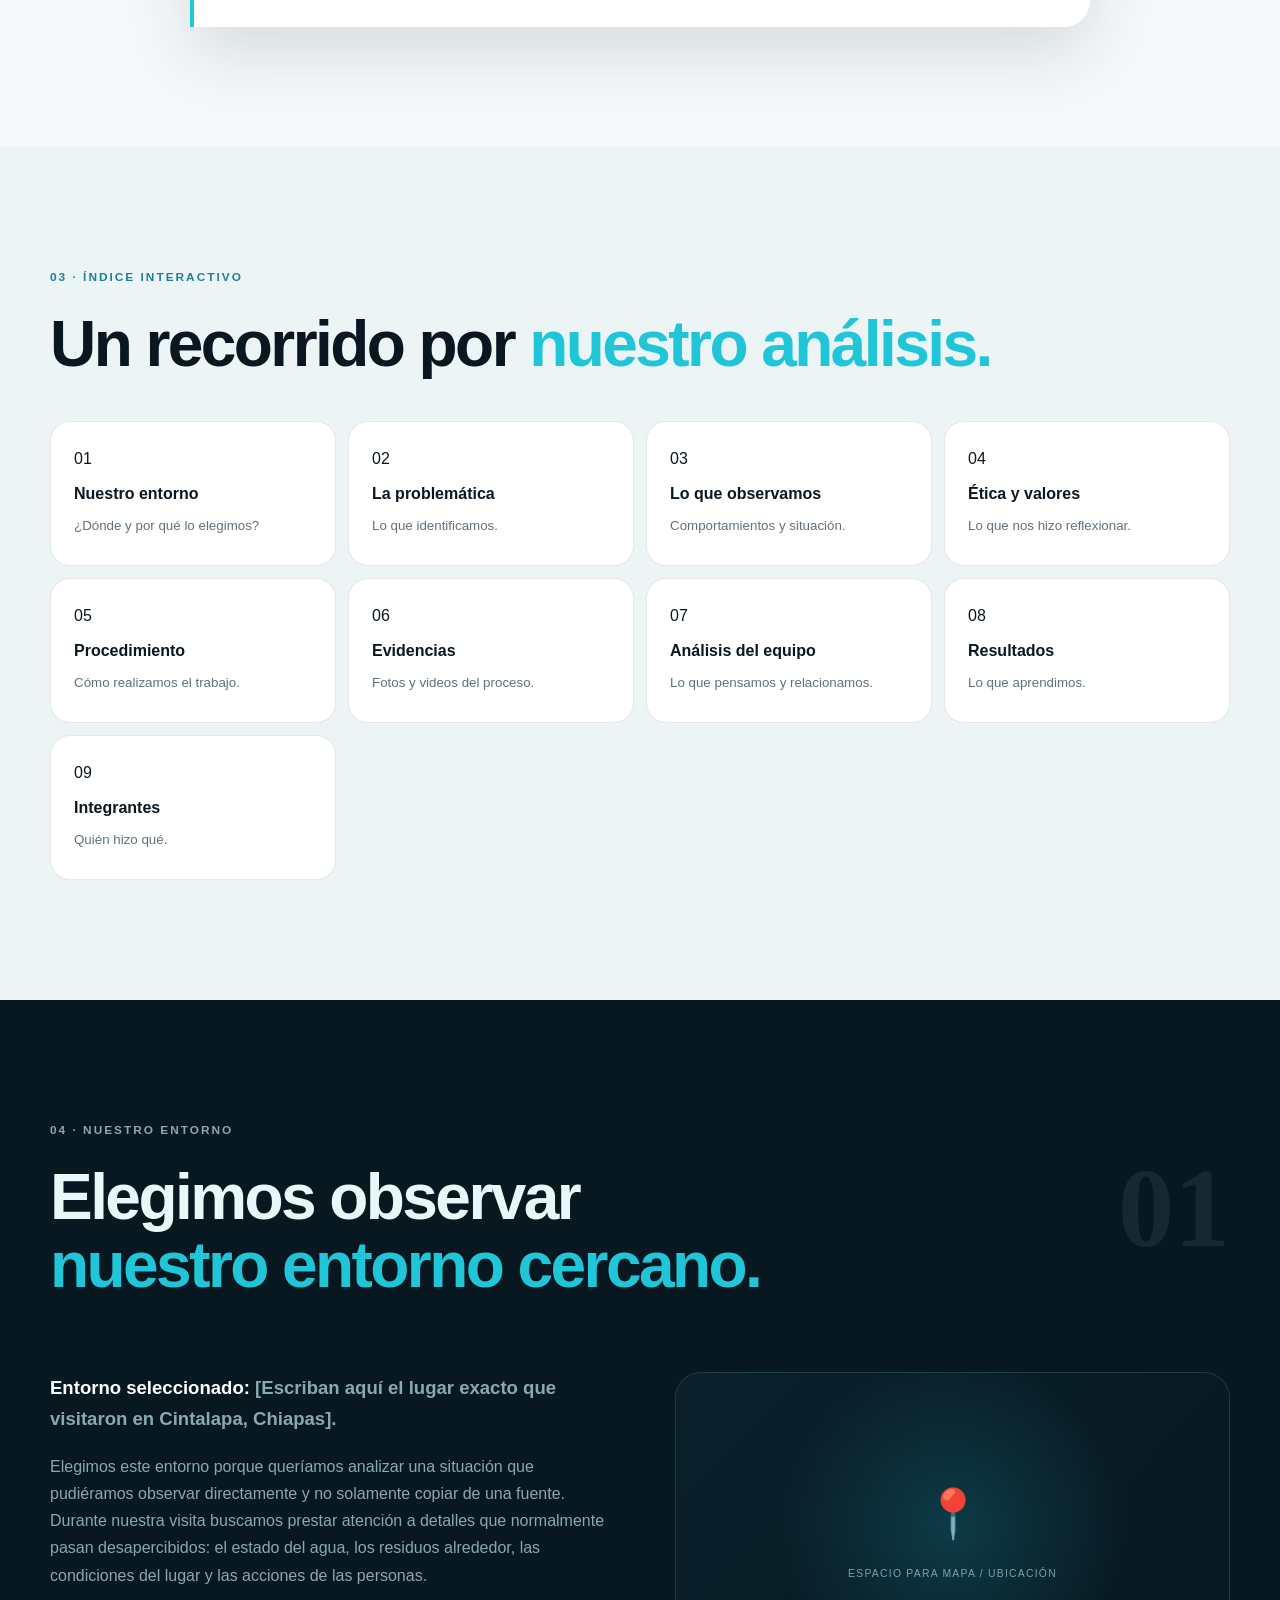
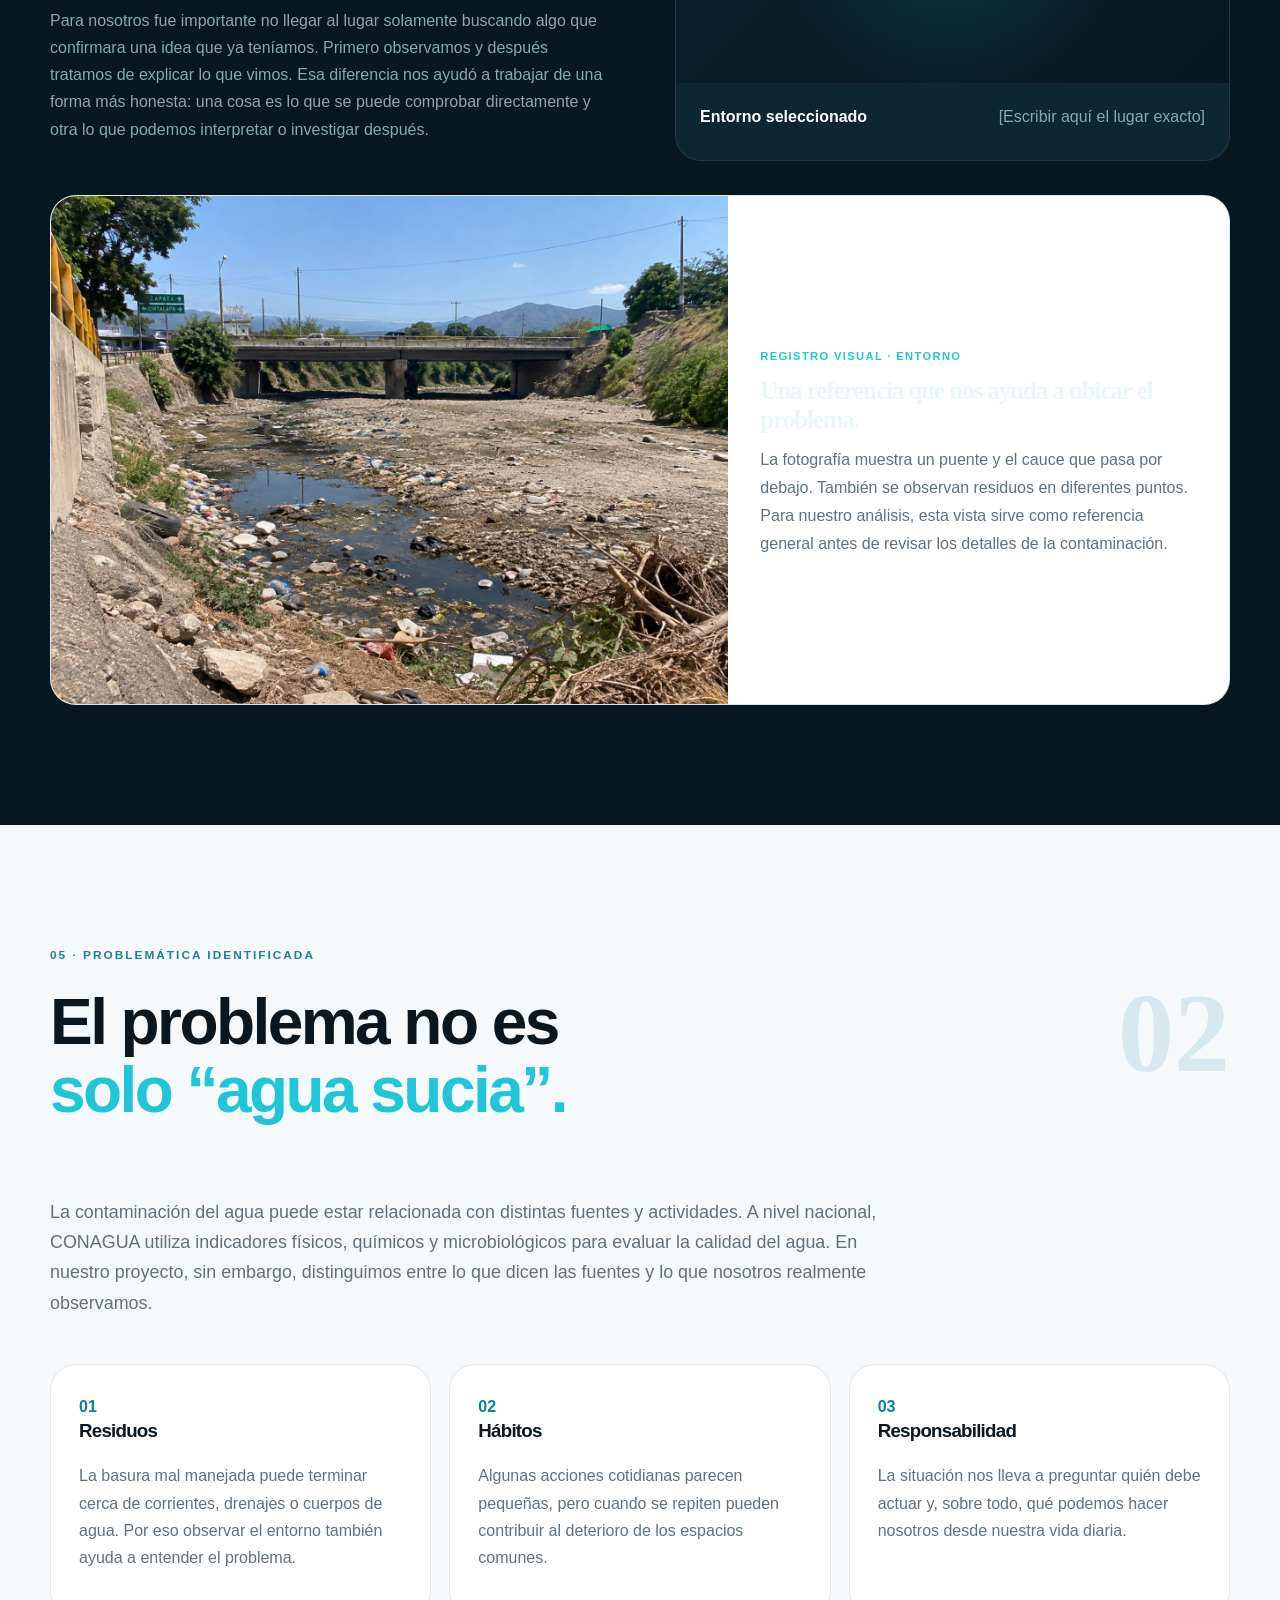
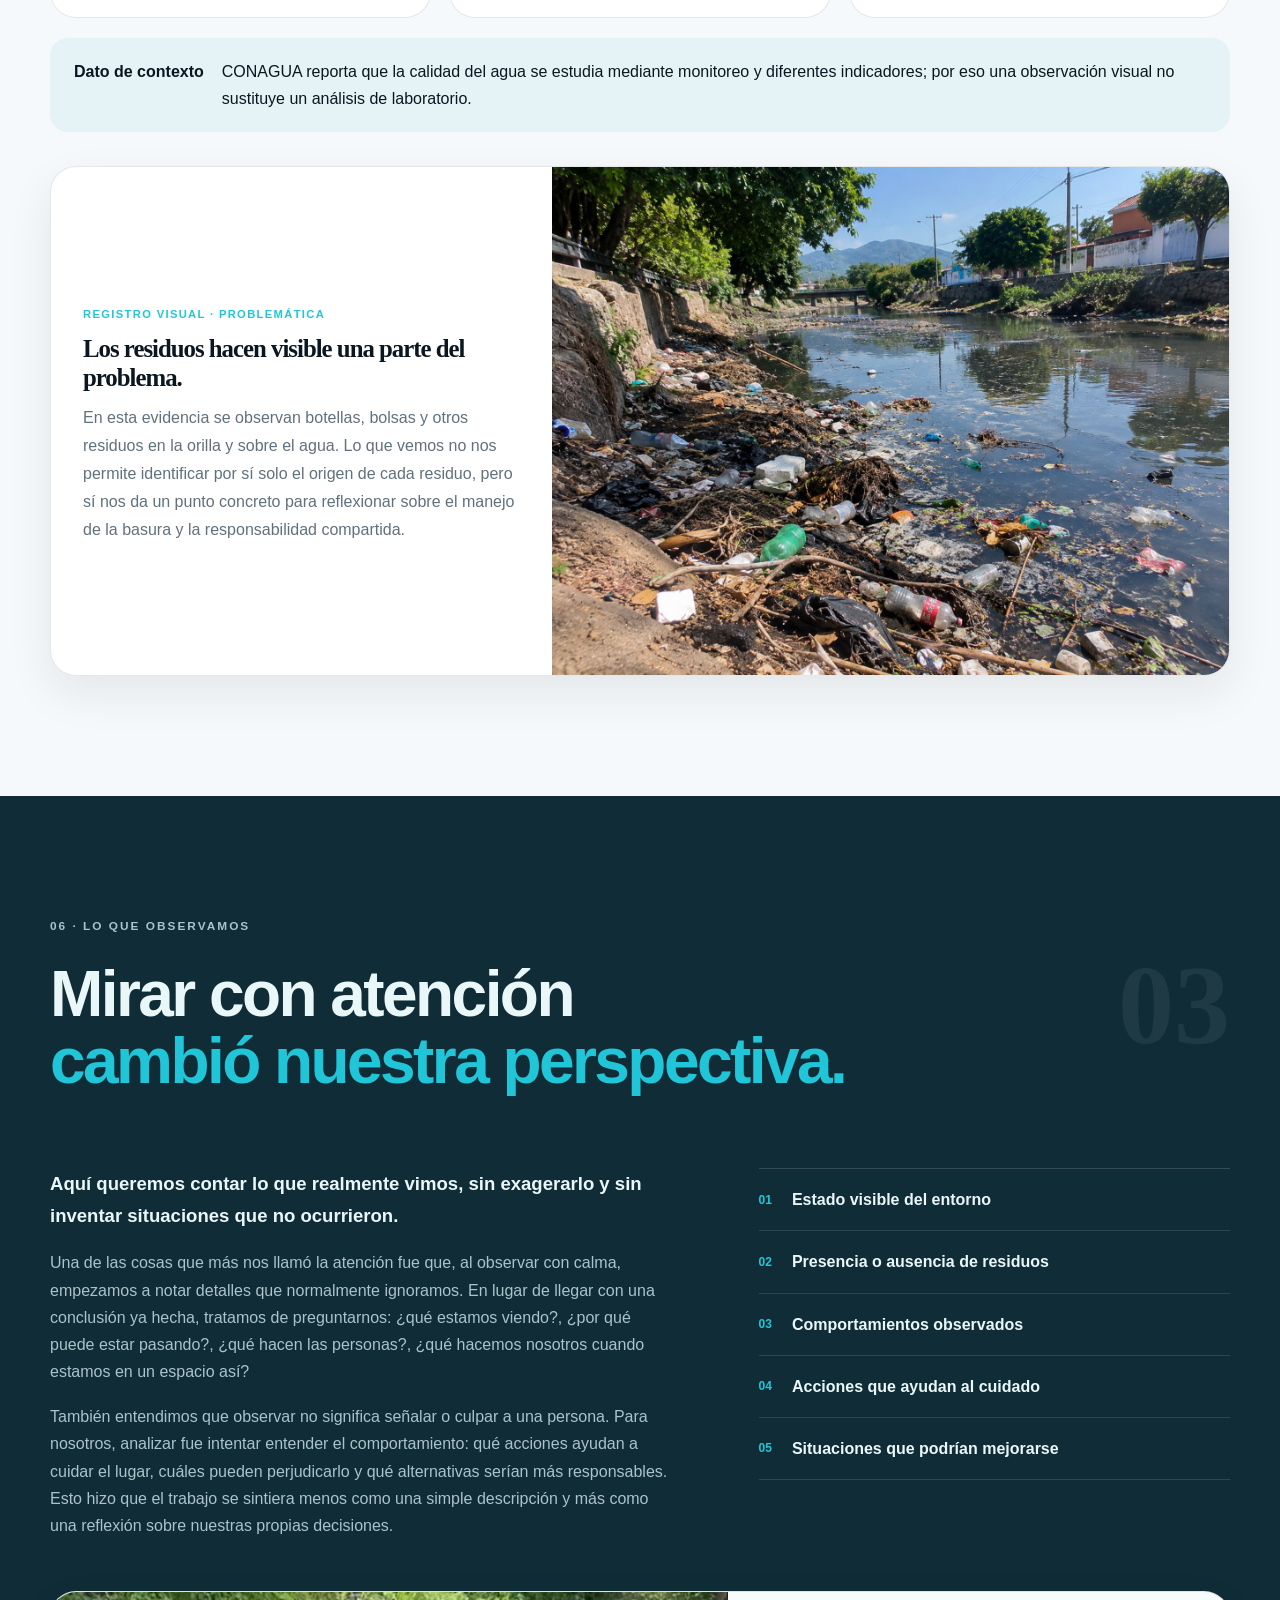
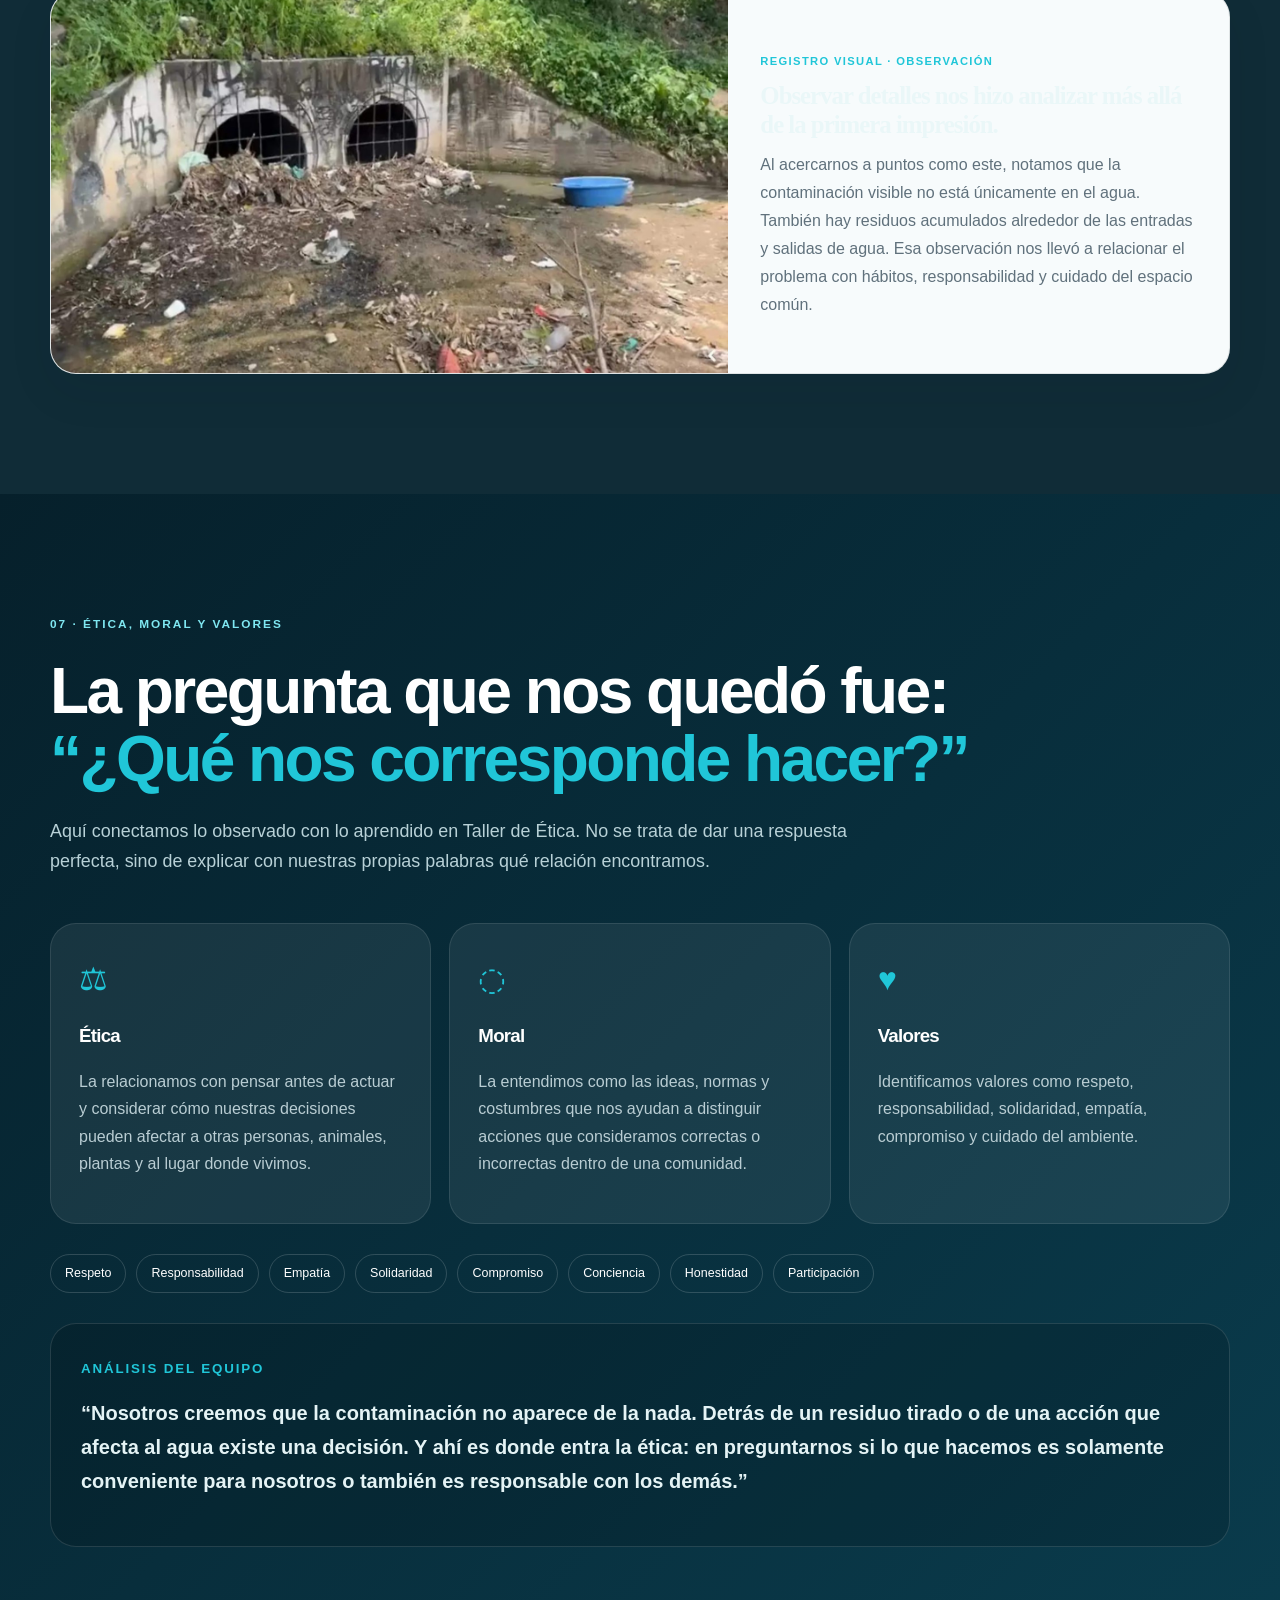
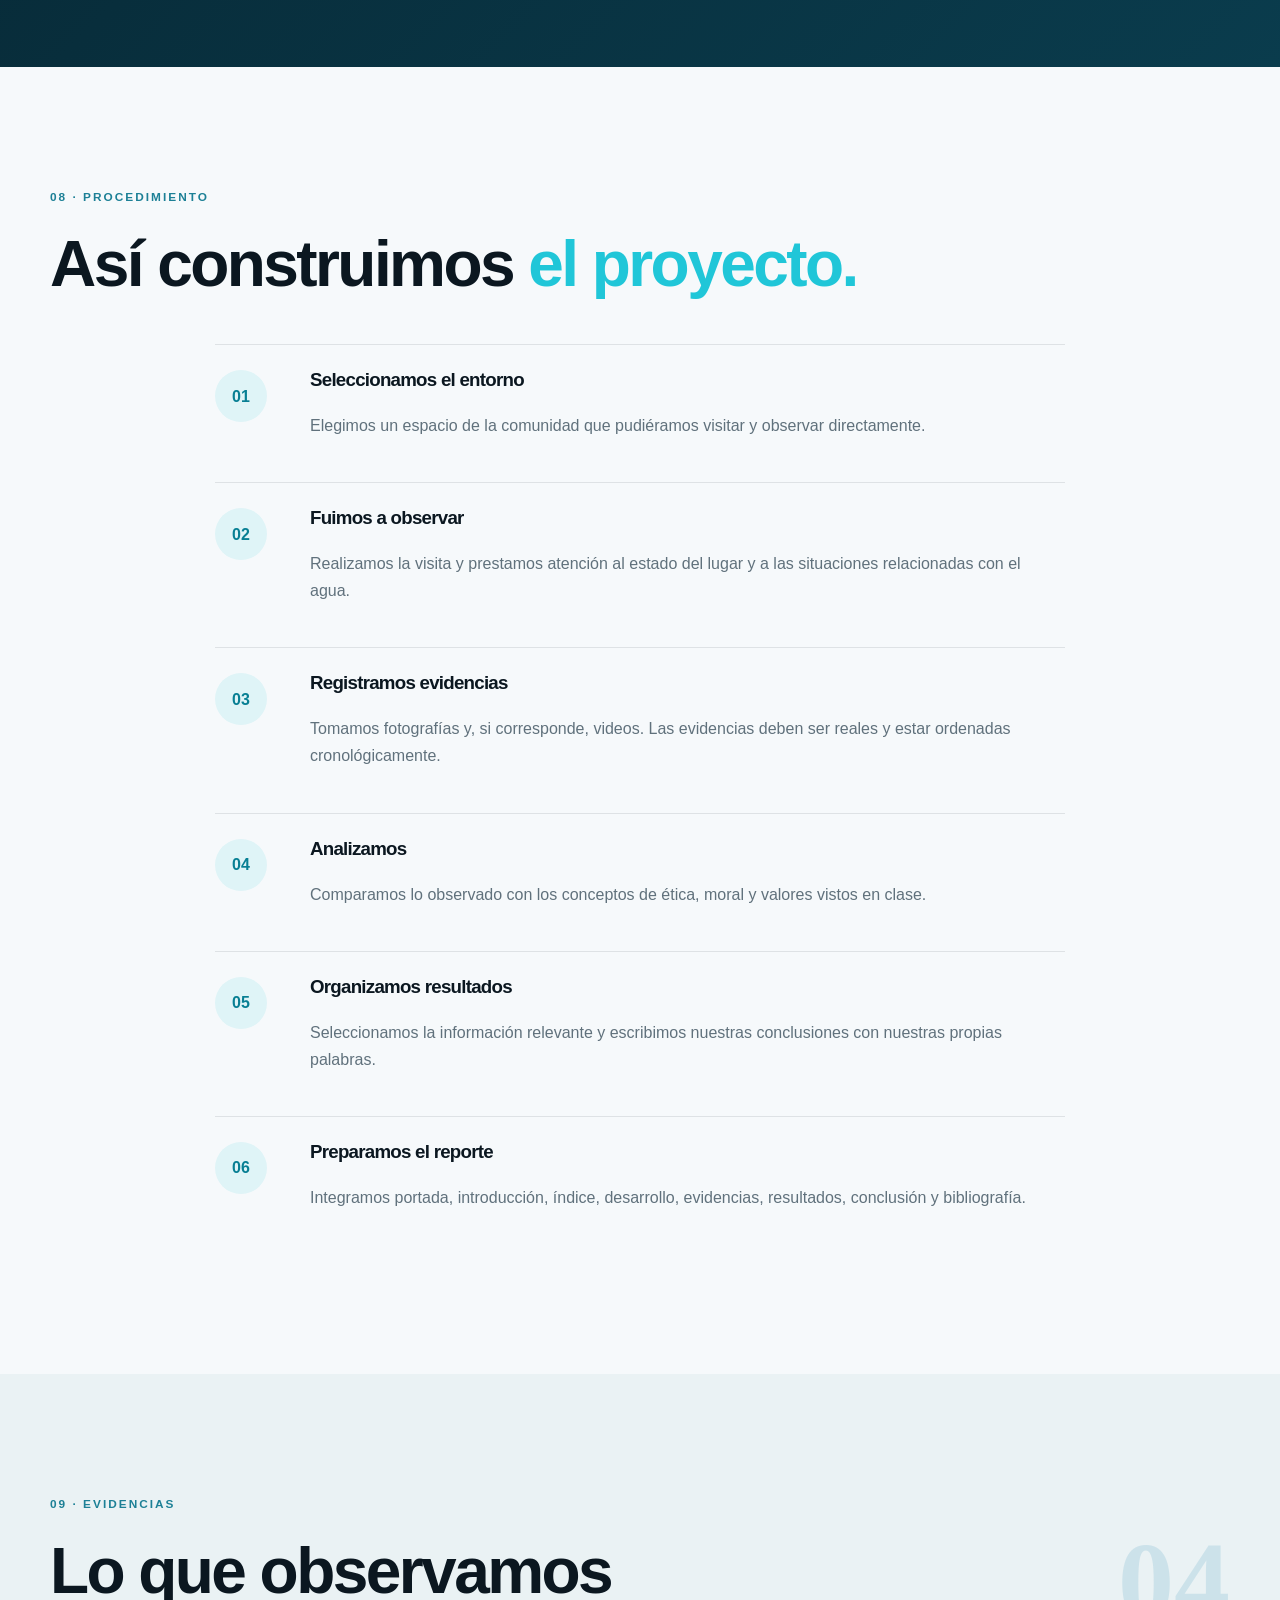
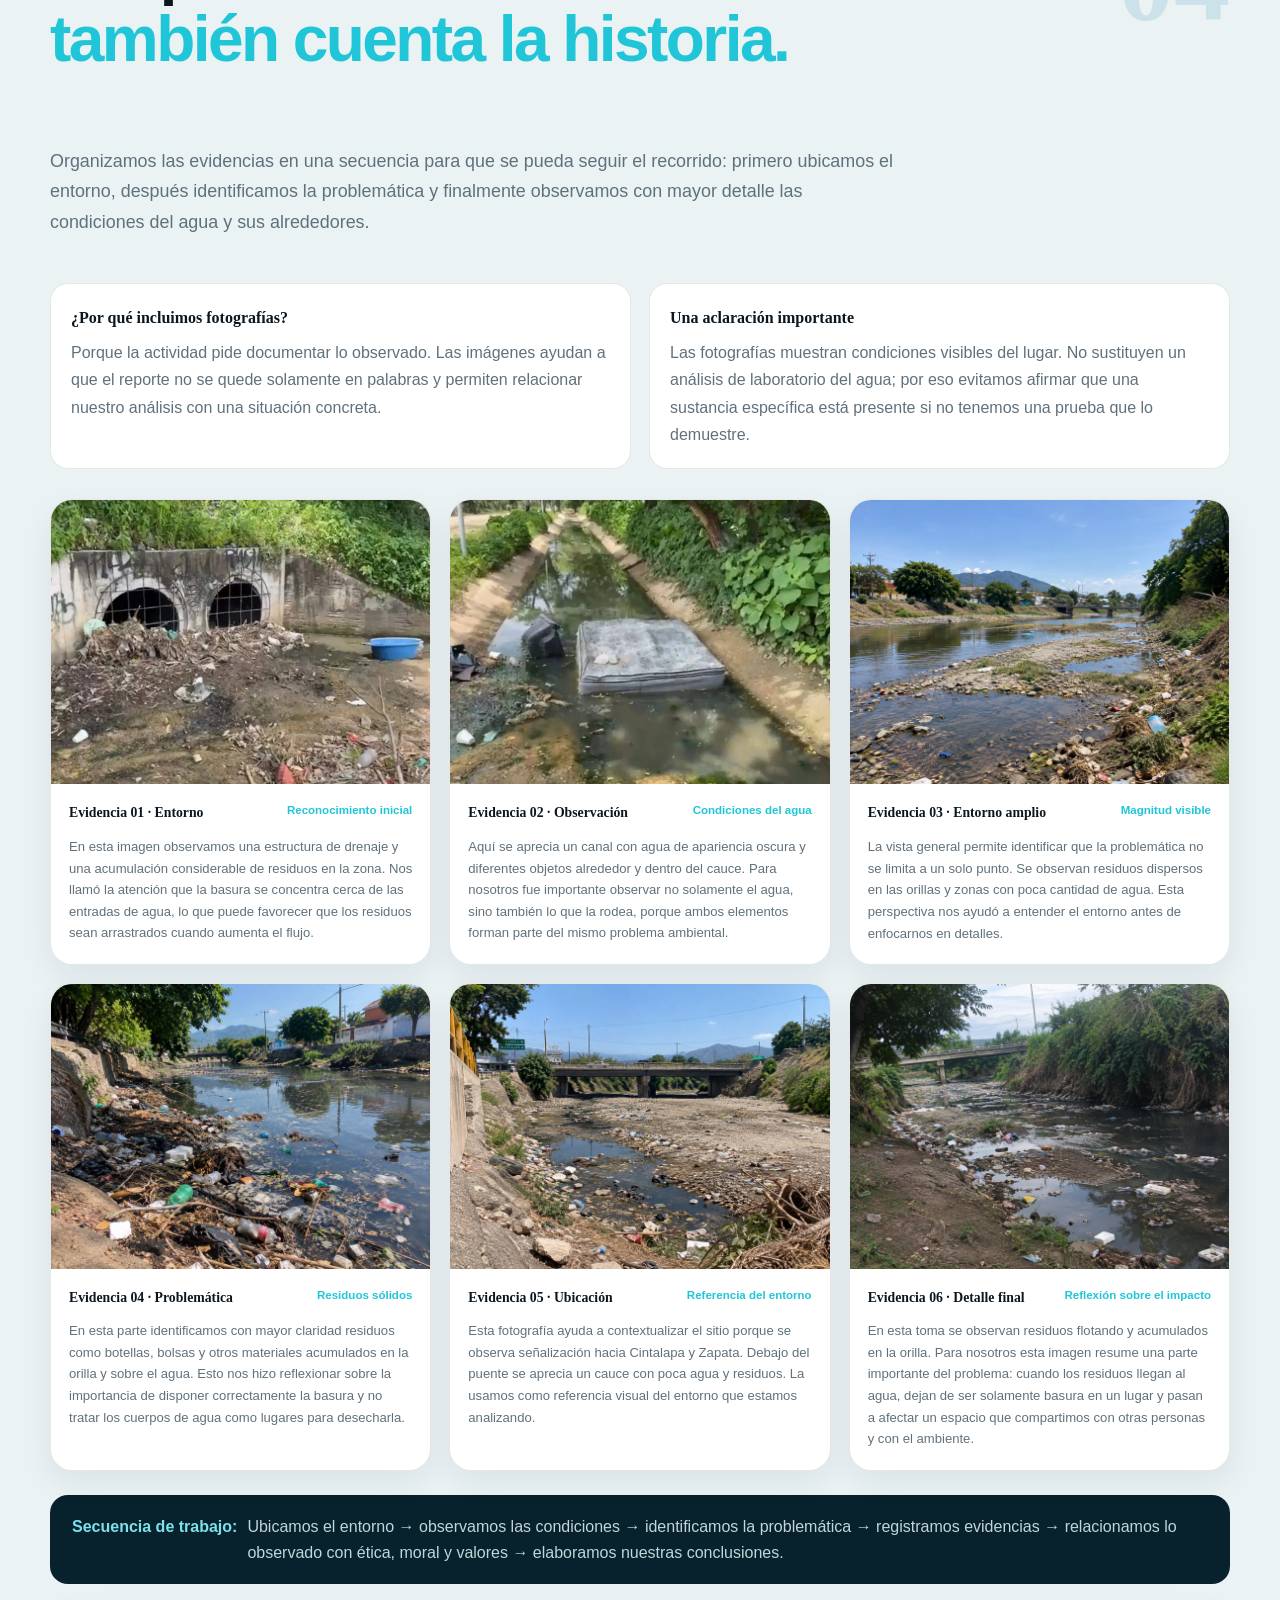
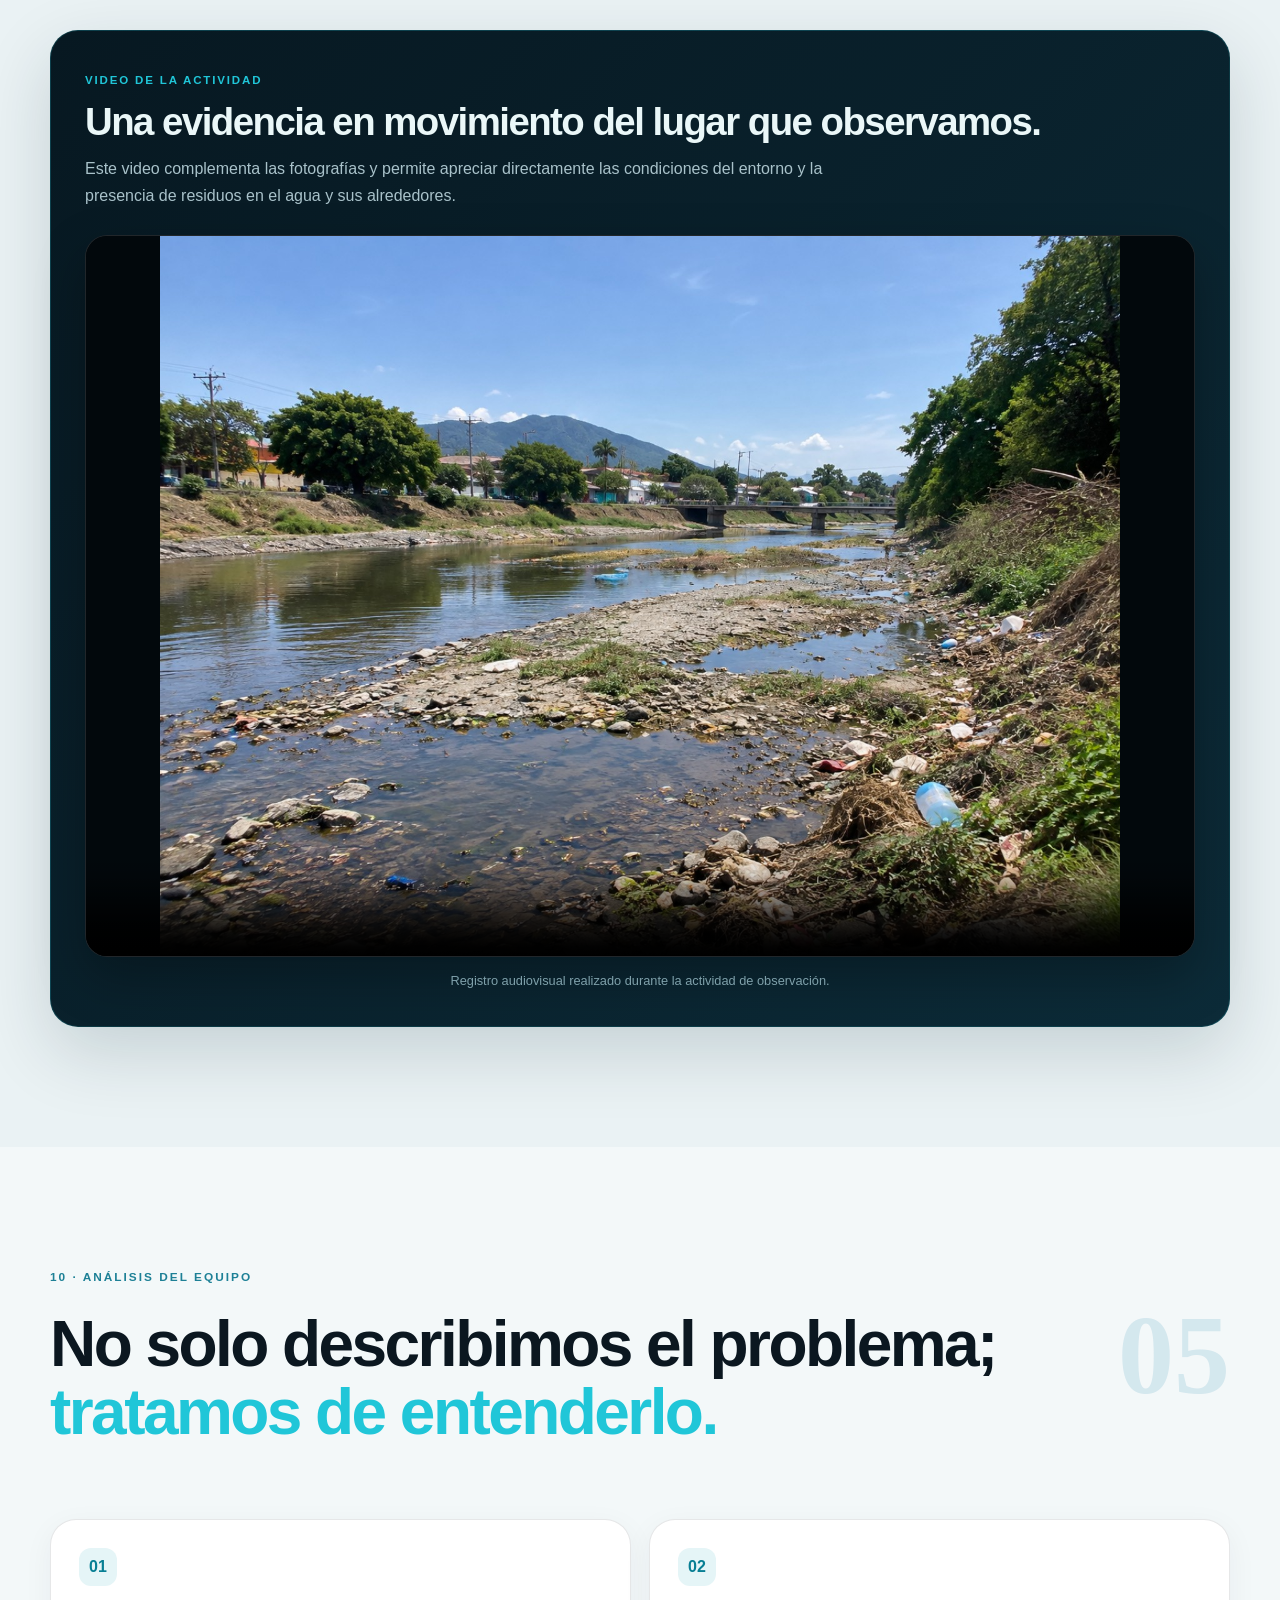
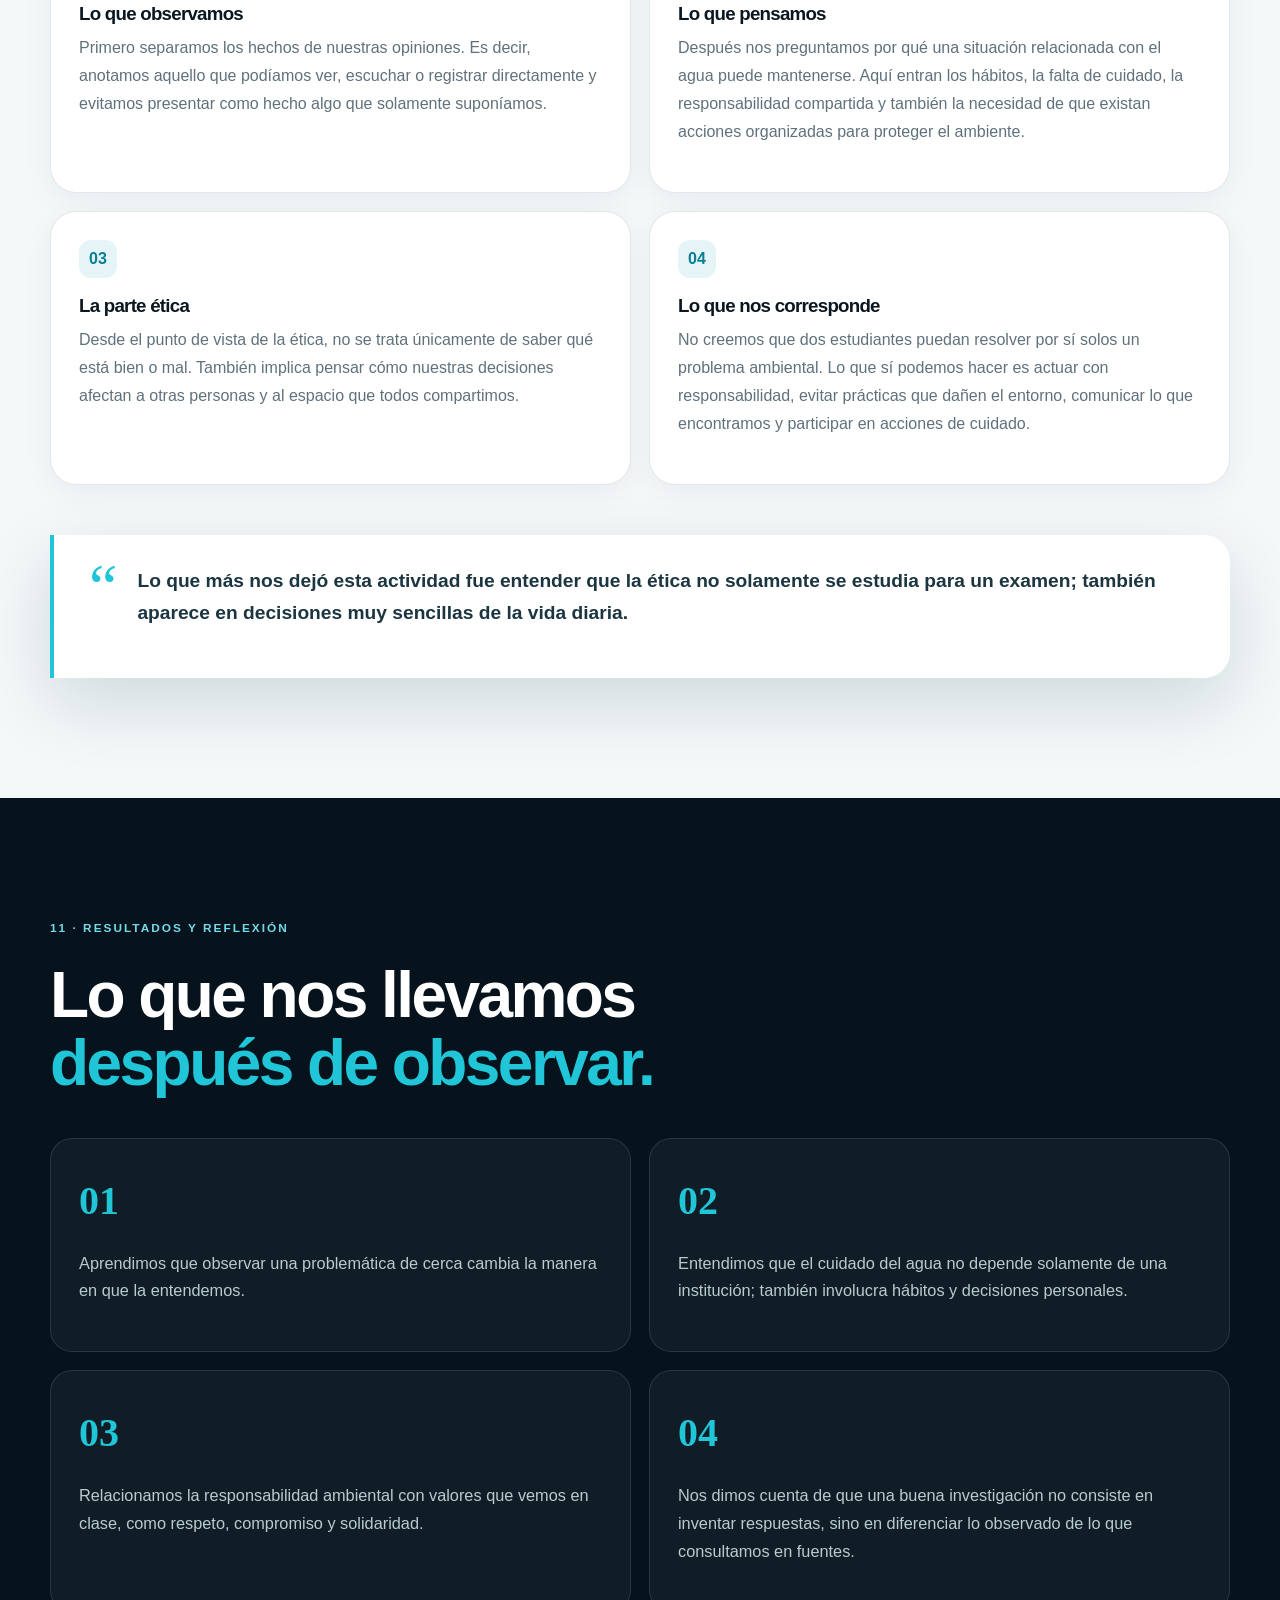
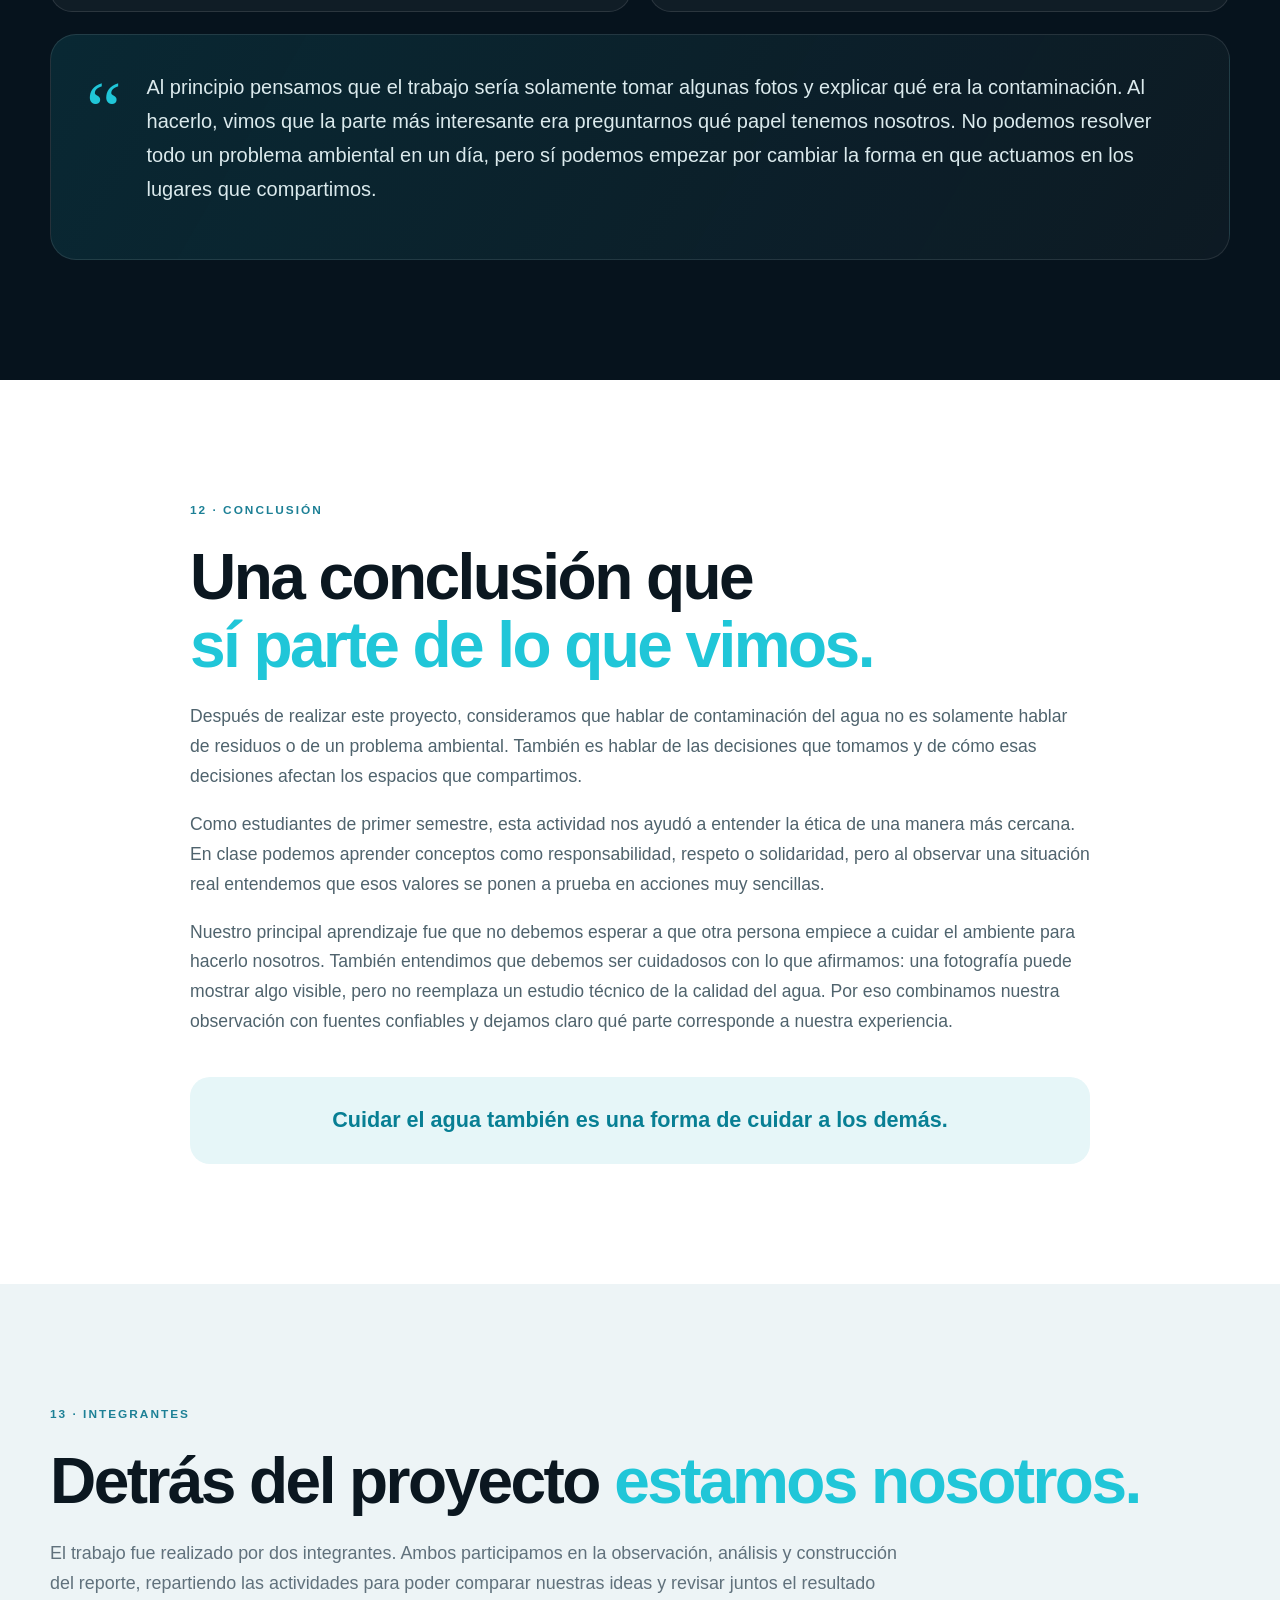
==== commit 4d24ad36: "Fix file paths for styles and images in HTML" ====
--- a/informacion.html
+++ b/informacion.html
@@ -8,7 +8,7 @@
   <link rel="preconnect" href="https://fonts.googleapis.com">
   <link rel="preconnect" href="https://fonts.gstatic.com" crossorigin>
   <link href="https://fonts.googleapis.com/css2?family=DM+Sans:wght@400;500;600;700&family=Manrope:wght@600;700;800&display=swap" rel="stylesheet">
-  <link rel="stylesheet" href="css/style.css">
+  <link rel="stylesheet" href="style.css">
 </head>
 <body class="report-page">
   <div class="progress-bar"><span id="progress"></span></div>
@@ -126,7 +126,7 @@
           </div>
         </div>
         <div class="section-photo-feature">
-          <img src="images/evidencias/reales/evidencia-05-puente-cintalapa-zapata.png" alt="Puente y cauce con residuos en el entorno estudiado" loading="lazy">
+          <img src="evidencia-05-puente-cintalapa-zapata.png" alt="Puente y cauce con residuos en el entorno estudiado" loading="lazy">
           <div><span>Registro visual · Entorno</span><h3>Una referencia que nos ayuda a ubicar el problema.</h3><p>La fotografía muestra un puente y el cauce que pasa por debajo. También se observan residuos en diferentes puntos. Para nuestro análisis, esta vista sirve como referencia general antes de revisar los detalles de la contaminación.</p></div>
         </div>
       </div>
@@ -149,7 +149,7 @@
         </div>
         <div class="fact-strip"><b>Dato de contexto</b><span>CONAGUA reporta que la calidad del agua se estudia mediante monitoreo y diferentes indicadores; por eso una observación visual no sustituye un análisis de laboratorio.</span></div>
         <div class="section-photo-feature reverse">
-          <img src="images/evidencias/reales/evidencia-04-rio-residuos.png" alt="Residuos acumulados en la orilla y sobre el agua" loading="lazy">
+          <img src="evidencia-04-rio-residuos.png" alt="Residuos acumulados en la orilla y sobre el agua" loading="lazy">
           <div><span>Registro visual · Problemática</span><h3>Los residuos hacen visible una parte del problema.</h3><p>En esta evidencia se observan botellas, bolsas y otros residuos en la orilla y sobre el agua. Lo que vemos no nos permite identificar por sí solo el origen de cada residuo, pero sí nos da un punto concreto para reflexionar sobre el manejo de la basura y la responsabilidad compartida.</p></div>
         </div>
       </div>
@@ -186,7 +186,7 @@
           </div>
         </div>
         <div class="section-photo-feature observation-feature">
-          <img src="images/evidencias/reales/evidencia-01-drenaje.jpg" alt="Drenaje con residuos acumulados en sus alrededores" loading="lazy">
+          <img src="evidencia-01-drenaje.jpg" alt="Drenaje con residuos acumulados en sus alrededores" loading="lazy">
           <div><span>Registro visual · Observación</span><h3>Observar detalles nos hizo analizar más allá de la primera impresión.</h3><p>Al acercarnos a puntos como este, notamos que la contaminación visible no está únicamente en el agua. También hay residuos acumulados alrededor de las entradas y salidas de agua. Esa observación nos llevó a relacionar el problema con hábitos, responsabilidad y cuidado del espacio común.</p></div>
         </div>
       </div>
@@ -247,17 +247,17 @@
         </div>
 
         <div class="gallery">
-          <figure class="evidence-card real-evidence"><img src="images/evidencias/reales/evidencia-01-drenaje.jpg" alt="Estructura de drenaje con residuos acumulados y agua en los alrededores" loading="lazy"><figcaption><div><b>Evidencia 01 · Entorno</b><span>Reconocimiento inicial</span></div><p>En esta imagen observamos una estructura de drenaje y una acumulación considerable de residuos en la zona. Nos llamó la atención que la basura se concentra cerca de las entradas de agua, lo que puede favorecer que los residuos sean arrastrados cuando aumenta el flujo.</p></figcaption></figure>
-
-          <figure class="evidence-card real-evidence"><img src="images/evidencias/reales/evidencia-02-canal.jpg" alt="Canal con agua estancada y residuos" loading="lazy"><figcaption><div><b>Evidencia 02 · Observación</b><span>Condiciones del agua</span></div><p>Aquí se aprecia un canal con agua de apariencia oscura y diferentes objetos alrededor y dentro del cauce. Para nosotros fue importante observar no solamente el agua, sino también lo que la rodea, porque ambos elementos forman parte del mismo problema ambiental.</p></figcaption></figure>
-
-          <figure class="evidence-card real-evidence"><img src="images/evidencias/reales/evidencia-03-rio-vista-amplia.png" alt="Vista amplia de un río con residuos en las orillas" loading="lazy"><figcaption><div><b>Evidencia 03 · Entorno amplio</b><span>Magnitud visible</span></div><p>La vista general permite identificar que la problemática no se limita a un solo punto. Se observan residuos dispersos en las orillas y zonas con poca cantidad de agua. Esta perspectiva nos ayudó a entender el entorno antes de enfocarnos en detalles.</p></figcaption></figure>
-
-          <figure class="evidence-card real-evidence"><img src="images/evidencias/reales/evidencia-04-rio-residuos.png" alt="Orilla de río con botellas, bolsas y otros residuos" loading="lazy"><figcaption><div><b>Evidencia 04 · Problemática</b><span>Residuos sólidos</span></div><p>En esta parte identificamos con mayor claridad residuos como botellas, bolsas y otros materiales acumulados en la orilla y sobre el agua. Esto nos hizo reflexionar sobre la importancia de disponer correctamente la basura y no tratar los cuerpos de agua como lugares para desecharla.</p></figcaption></figure>
-
-          <figure class="evidence-card real-evidence"><img src="images/evidencias/reales/evidencia-05-puente-cintalapa-zapata.png" alt="Puente con señalización hacia Cintalapa y Zapata y cauce con residuos" loading="lazy"><figcaption><div><b>Evidencia 05 · Ubicación</b><span>Referencia del entorno</span></div><p>Esta fotografía ayuda a contextualizar el sitio porque se observa señalización hacia Cintalapa y Zapata. Debajo del puente se aprecia un cauce con poca agua y residuos. La usamos como referencia visual del entorno que estamos analizando.</p></figcaption></figure>
-
-          <figure class="evidence-card real-evidence"><img src="images/evidencias/reales/evidencia-06-rio-contaminado.png" alt="Río con residuos flotantes y basura acumulada en la orilla" loading="lazy"><figcaption><div><b>Evidencia 06 · Detalle final</b><span>Reflexión sobre el impacto</span></div><p>En esta toma se observan residuos flotando y acumulados en la orilla. Para nosotros esta imagen resume una parte importante del problema: cuando los residuos llegan al agua, dejan de ser solamente basura en un lugar y pasan a afectar un espacio que compartimos con otras personas y con el ambiente.</p></figcaption></figure>
+          <figure class="evidence-card real-evidence"><img src="evidencia-01-drenaje.jpg" alt="Estructura de drenaje con residuos acumulados y agua en los alrededores" loading="lazy"><figcaption><div><b>Evidencia 01 · Entorno</b><span>Reconocimiento inicial</span></div><p>En esta imagen observamos una estructura de drenaje y una acumulación considerable de residuos en la zona. Nos llamó la atención que la basura se concentra cerca de las entradas de agua, lo que puede favorecer que los residuos sean arrastrados cuando aumenta el flujo.</p></figcaption></figure>
+
+          <figure class="evidence-card real-evidence"><img src="evidencia-02-canal.jpg" alt="Canal con agua estancada y residuos" loading="lazy"><figcaption><div><b>Evidencia 02 · Observación</b><span>Condiciones del agua</span></div><p>Aquí se aprecia un canal con agua de apariencia oscura y diferentes objetos alrededor y dentro del cauce. Para nosotros fue importante observar no solamente el agua, sino también lo que la rodea, porque ambos elementos forman parte del mismo problema ambiental.</p></figcaption></figure>
+
+          <figure class="evidence-card real-evidence"><img src="evidencia-03-rio-vista-amplia.png" alt="Vista amplia de un río con residuos en las orillas" loading="lazy"><figcaption><div><b>Evidencia 03 · Entorno amplio</b><span>Magnitud visible</span></div><p>La vista general permite identificar que la problemática no se limita a un solo punto. Se observan residuos dispersos en las orillas y zonas con poca cantidad de agua. Esta perspectiva nos ayudó a entender el entorno antes de enfocarnos en detalles.</p></figcaption></figure>
+
+          <figure class="evidence-card real-evidence"><img src="evidencia-04-rio-residuos.png" alt="Orilla de río con botellas, bolsas y otros residuos" loading="lazy"><figcaption><div><b>Evidencia 04 · Problemática</b><span>Residuos sólidos</span></div><p>En esta parte identificamos con mayor claridad residuos como botellas, bolsas y otros materiales acumulados en la orilla y sobre el agua. Esto nos hizo reflexionar sobre la importancia de disponer correctamente la basura y no tratar los cuerpos de agua como lugares para desecharla.</p></figcaption></figure>
+
+          <figure class="evidence-card real-evidence"><img src="evidencia-05-puente-cintalapa-zapata.png" alt="Puente con señalización hacia Cintalapa y Zapata y cauce con residuos" loading="lazy"><figcaption><div><b>Evidencia 05 · Ubicación</b><span>Referencia del entorno</span></div><p>Esta fotografía ayuda a contextualizar el sitio porque se observa señalización hacia Cintalapa y Zapata. Debajo del puente se aprecia un cauce con poca agua y residuos. La usamos como referencia visual del entorno que estamos analizando.</p></figcaption></figure>
+
+          <figure class="evidence-card real-evidence"><img src="evidencia-06-rio-contaminado.png" alt="Río con residuos flotantes y basura acumulada en la orilla" loading="lazy"><figcaption><div><b>Evidencia 06 · Detalle final</b><span>Reflexión sobre el impacto</span></div><p>En esta toma se observan residuos flotando y acumulados en la orilla. Para nosotros esta imagen resume una parte importante del problema: cuando los residuos llegan al agua, dejan de ser solamente basura en un lugar y pasan a afectar un espacio que compartimos con otras personas y con el ambiente.</p></figcaption></figure>
         </div>
 
         <div class="evidence-note"><b>Secuencia de trabajo:</b><span>Ubicamos el entorno → observamos las condiciones → identificamos la problemática → registramos evidencias → relacionamos lo observado con ética, moral y valores → elaboramos nuestras conclusiones.</span></div>
@@ -269,8 +269,8 @@
     <p>Este video complementa las fotografías y permite apreciar directamente las condiciones del entorno y la presencia de residuos en el agua y sus alrededores.</p>
   </div>
   <div class="video-frame">
-    <video controls playsinline preload="metadata" poster="images/evidencias/reales/evidencia-03-rio-vista-amplia.png">
-      <source src="videos/evidencia-contaminacion-rio.mp4" type="video/mp4">
+    <video controls playsinline preload="metadata" poster="evidencia-03-rio-vista-amplia.png">
+      <source src="evidencia-contaminacion-rio.mp4" type="video/mp4">
       Tu navegador no puede reproducir este video.
     </video>
   </div>
@@ -384,6 +384,6 @@
     <div class="lightbox-content"></div>
   </div>
 
-  <script src="js/script.js"></script>
+  <script src="script.js"></script>
 </body>
 </html>
--- a/style.css
+++ b/style.css
@@ -0,0 +1,47 @@
+:root{
+  --ink:#0b1720;--muted:#60717c;--paper:#f6f9fb;--white:#fff;
+  --water:#20c6d8;--water2:#087fa8;--deep:#06131d;--line:rgba(11,23,32,.1);
+  --shadow:0 25px 70px rgba(4,35,48,.14);--radius:26px;
+}
+*{box-sizing:border-box}html{scroll-behavior:smooth}body{margin:0;font-family:"DM Sans",sans-serif;color:var(--ink);background:var(--paper);line-height:1.7}a{text-decoration:none;color:inherit}button{font:inherit}
+h1,h2,h3{font-family:"Manrope",sans-serif;line-height:1.06;margin:0 0 22px;letter-spacing:-.04em}h2{font-size:clamp(2.3rem,5vw,4.8rem)}h2 span,h1 span{color:var(--water)}p{margin:0 0 18px}.container{width:min(1180px,calc(100% - 44px));margin:auto}.narrow{width:min(900px,calc(100% - 44px))}
+.section{padding:120px 0;position:relative;overflow:hidden}.section-kicker,.eyebrow{font-size:.74rem;font-weight:800;letter-spacing:.17em;color:#6b7e88;margin-bottom:24px}.section-kicker{color:#1d8096}.wide-lead{max-width:850px;font-size:1.12rem;color:var(--muted);margin-bottom:46px}.lead{font-size:1.16rem;font-weight:600}.display{font-size:clamp(3.2rem,7vw,7rem);max-width:850px}
+.landing{background:#06131d;color:white;overflow:hidden}.loader{position:fixed;inset:0;z-index:1000;background:#06131d;display:grid;place-items:center;text-align:center;transition:opacity .7s,visibility .7s}.loader.hide{opacity:0;visibility:hidden}.loader-ring{width:64px;height:64px;border:2px solid rgba(255,255,255,.2);border-top-color:var(--water);border-radius:50%;animation:spin 1s linear infinite;margin:auto auto 20px}.loader p{font-weight:700;margin:0}.loader small{color:#7ea1ae}.dots{animation:blink 1.2s infinite}.hero{min-height:100svh;position:relative;display:flex;flex-direction:column}.water-bg{position:absolute;inset:0;overflow:hidden;background:radial-gradient(circle at 50% 20%,#124b63 0,#06131d 55%)}.grid-3d{position:absolute;inset:45% -10% -25%;background:linear-gradient(rgba(32,198,216,.14) 1px,transparent 1px),linear-gradient(90deg,rgba(32,198,216,.14) 1px,transparent 1px);background-size:70px 70px;transform:perspective(420px) rotateX(62deg);mask-image:linear-gradient(to bottom,transparent,#000 18%,#000);animation:gridMove 9s linear infinite}.wave{position:absolute;left:-10%;width:120%;height:300px;border-radius:45% 55% 0 0/25% 25% 0 0;border-top:1px solid rgba(80,240,255,.25);filter:blur(.2px);transform:rotate(-2deg);bottom:-180px}.wave-1{background:rgba(11,133,163,.18);animation:wave 10s ease-in-out infinite}.wave-2{bottom:-215px;background:rgba(20,198,216,.11);animation:wave 14s ease-in-out infinite reverse}.wave-3{bottom:-250px;background:rgba(255,255,255,.05);animation:wave 18s ease-in-out infinite}.orb{position:absolute;border-radius:50%;filter:blur(2px);background:radial-gradient(circle at 30% 25%,rgba(128,249,255,.55),rgba(18,107,139,.1) 45%,transparent 70%);animation:float 9s ease-in-out infinite}.orb-a{width:420px;height:420px;right:-120px;top:80px}.orb-b{width:300px;height:300px;left:-100px;bottom:10%;animation-delay:-3s}.orb-c{width:170px;height:170px;right:24%;top:30%;animation-delay:-6s}.bubble{position:absolute;border:1px solid rgba(180,255,255,.3);border-radius:50%;animation:rise 10s linear infinite}.b1{width:18px;height:18px;left:18%;bottom:2%}.b2{width:8px;height:8px;left:68%;bottom:4%;animation-delay:3s}.b3{width:25px;height:25px;left:83%;bottom:-4%;animation-delay:6s}
+.landing-nav{position:relative;z-index:3;width:min(1200px,calc(100% - 44px));margin:0 auto;padding:28px 0;display:flex;justify-content:space-between;align-items:center}.brand{font-family:"Manrope";font-weight:800;letter-spacing:-.02em}.brand b{color:var(--water)}.brand-mark{display:inline-grid;place-items:center;width:31px;height:31px;border:1px solid rgba(255,255,255,.25);border-radius:9px;color:var(--water);margin-right:8px}.nav-status{font-size:.76rem;color:#a9c0c9}.nav-status i{display:inline-block;width:7px;height:7px;background:#5ef0c5;border-radius:50%;margin-right:8px;box-shadow:0 0 16px #5ef0c5}.hero-content{position:relative;z-index:2;width:min(1100px,calc(100% - 44px));margin:auto;flex:1;display:flex;flex-direction:column;justify-content:center;padding:60px 0 110px}.landing .eyebrow{color:#89b6c3}.hero h1{font-size:clamp(3.3rem,7vw,7.3rem);max-width:1000px}.hero-lead{max-width:720px;color:#b6cbd2;font-size:1.15rem}.hero-actions{display:flex;gap:13px;flex-wrap:wrap;margin:24px 0 40px}.btn{padding:14px 21px;border-radius:999px;font-weight:800;border:1px solid rgba(255,255,255,.18);transition:.3s;display:inline-flex;align-items:center;gap:16px}.btn-primary{background:linear-gradient(110deg,var(--water),#0aa1be);color:#031017;box-shadow:0 10px 35px rgba(32,198,216,.22)}.btn-primary:hover{transform:translateY(-3px);box-shadow:0 15px 45px rgba(32,198,216,.35)}.btn-ghost{color:#d9ebef}.btn-ghost:hover{background:rgba(255,255,255,.07)}.hero-note{display:flex;gap:10px;align-items:center;color:#78929c;font-size:.8rem}.scroll-dot{width:8px;height:8px;border-radius:50%;background:var(--water);box-shadow:0 0 15px var(--water)}.hero-footer{position:absolute;z-index:3;bottom:28px;left:22px;right:22px;display:flex;justify-content:space-between;color:#6e8a95;font-size:.7rem;letter-spacing:.15em}
+.reveal{opacity:0;transform:translateY(25px);animation:reveal .9s ease forwards}.delay-1{animation-delay:.12s}.delay-2{animation-delay:.24s}.delay-3{animation-delay:.36s}.delay-4{animation-delay:.48s}
+.site-header{position:sticky;top:0;z-index:50;display:flex;align-items:center;justify-content:space-between;padding:13px 28px;background:rgba(246,249,251,.83);backdrop-filter:blur(18px);border-bottom:1px solid var(--line)}.site-header .brand-mark{border-color:var(--line);color:var(--water2)}.main-nav{display:flex;gap:2px;align-items:center;overflow:auto;max-width:75%}.main-nav a{font-size:.76rem;font-weight:700;padding:8px 9px;color:#526670;border-radius:999px;white-space:nowrap;transition:.25s}.main-nav a:hover{color:var(--water2);background:white}.menu-toggle{display:none;border:0;background:none}.progress-bar{position:fixed;z-index:60;top:0;left:0;width:100%;height:3px;background:transparent}.progress-bar span{display:block;width:0;height:100%;background:linear-gradient(90deg,var(--water2),var(--water));transition:width .1s}
+.report-hero{min-height:calc(100svh - 60px);display:flex;align-items:center;background:radial-gradient(circle at 80% 30%,rgba(32,198,216,.2),transparent 30%),linear-gradient(135deg,#06131d,#0b2838);color:white}.hero-mini-grid{position:absolute;inset:55% -10% -20%;background:linear-gradient(rgba(65,226,239,.12) 1px,transparent 1px),linear-gradient(90deg,rgba(65,226,239,.12) 1px,transparent 1px);background-size:65px 65px;transform:perspective(500px) rotateX(63deg);mask-image:linear-gradient(to bottom,transparent,#000 20%);animation:gridMove 10s linear infinite}.section-orbs span{position:absolute;border-radius:50%;border:1px solid rgba(91,235,245,.16);animation:pulse 7s ease-in-out infinite}.section-orbs span:nth-child(1){width:430px;height:430px;right:-170px;top:50px}.section-orbs span:nth-child(2){width:280px;height:280px;left:-120px;bottom:50px;animation-delay:-3s}.section-orbs span:nth-child(3){width:100px;height:100px;right:30%;top:20%;animation-delay:-5s}.hero-grid{display:grid;grid-template-columns:1.25fr .6fr;gap:70px;align-items:end;position:relative;z-index:2}.report-hero .intro-copy{max-width:720px;color:#b7cdd5;font-size:1.15rem}.hero-tags{display:flex;gap:9px;flex-wrap:wrap;margin-top:30px}.hero-tags span{border:1px solid rgba(255,255,255,.16);padding:7px 12px;border-radius:999px;font-size:.75rem;color:#c7dbe1}.glass{background:rgba(255,255,255,.08);border:1px solid rgba(255,255,255,.14);backdrop-filter:blur(18px);border-radius:var(--radius);padding:32px;box-shadow:0 30px 70px rgba(0,0,0,.2)}.hero-card p{color:#c4d6db}.card-number{font-family:"Manrope";font-size:4rem;color:var(--water);line-height:1;margin-bottom:40px}.arrow-link{display:flex;justify-content:space-between;border-top:1px solid rgba(255,255,255,.15);padding-top:18px;font-size:.85rem;color:#dbeaf0}
+.light{background:var(--paper)}.two-col{display:grid;grid-template-columns:1fr 1fr;gap:60px;color:#526670}.quote-box{margin-top:50px;padding:30px 35px;border-left:4px solid var(--water);background:white;border-radius:0 var(--radius) var(--radius) 0;box-shadow:var(--shadow);display:flex;gap:20px;align-items:flex-start}.quote-box span{font-size:4rem;line-height:.7;color:var(--water);font-family:serif}.quote-box p{font-size:1.2rem;font-weight:600;color:#1b3541}.index-section{background:#edf4f6}.index-grid{display:grid;grid-template-columns:repeat(4,1fr);gap:12px;margin-top:42px}.index-grid a{background:white;border:1px solid var(--line);border-radius:20px;padding:23px;min-height:145px;display:flex;flex-direction:column;gap:8px;transition:.3s}.index-grid a:hover{transform:translateY(-6px);box-shadow:var(--shadow);border-color:rgba(32,198,216,.3)}.index-grid a:first-letter{color:var(--water2)}.index-grid b{font-size:1rem}.index-grid small{color:var(--muted)}
+.dark-section{background:#071821;color:#eaf7f8}.dark-section .section-kicker,.dark-section .story-text p,.dark-section .location-info span{color:#89a8b2}.split-heading{display:flex;justify-content:space-between;gap:40px;align-items:flex-start;margin-bottom:50px}.big-number{font:800 7rem/.8 "Manrope";color:rgba(255,255,255,.07)}.big-number.blue{color:rgba(8,127,168,.13)}.story-grid{display:grid;grid-template-columns:1fr 1fr;gap:70px}.story-text{color:#b7cbd1}.story-text strong{color:white}.location-card{background:#0c2632;border:1px solid rgba(255,255,255,.09);border-radius:var(--radius);overflow:hidden}.map-placeholder{height:310px;display:grid;place-items:center;align-content:center;gap:10px;background:radial-gradient(circle,rgba(32,198,216,.18),transparent 55%),linear-gradient(135deg,#0a202b,#071821);color:var(--water);font-size:3rem}.map-placeholder small{font-size:.65rem;letter-spacing:.12em;color:#7fa0aa}.location-info{padding:20px 24px;display:flex;justify-content:space-between;gap:15px}.location-info b{color:white}.observation-section{background:#102c37;color:#eaf7f8}.observation-section .section-kicker,.observation-main p:not(.lead){color:#abc3ca}.observation-layout{display:grid;grid-template-columns:1fr .75fr;gap:80px}.observation-list{border-top:1px solid rgba(255,255,255,.15)}.observation-list div{display:flex;gap:20px;padding:17px 0;border-bottom:1px solid rgba(255,255,255,.12);align-items:center}.observation-list b{color:var(--water);font-size:.75rem}.observation-list span{font-weight:700}
+.cards-3,.ethics-grid,.results-grid,.team-grid{display:grid;grid-template-columns:repeat(3,1fr);gap:18px}.info-card,.ethic-card,.member-card{background:white;border:1px solid var(--line);border-radius:var(--radius);padding:28px;transition:.3s}.info-card:hover,.ethic-card:hover,.member-card:hover{transform:translateY(-5px);box-shadow:var(--shadow)}.info-card>span{color:var(--water2);font-weight:800}.info-card p,.ethic-card p,.member-card p{color:var(--muted)}.fact-strip{margin-top:20px;padding:20px 24px;background:#e5f3f6;border-radius:18px;display:flex;gap:18px}.fact-strip b{white-space:nowrap}.ethics-section{background:linear-gradient(135deg,#06202b,#0a3c4d);color:white}.ethics-section .section-kicker{color:#7fe7f1}.ethics-section .wide-lead{color:#b8d1d7}.ethics-grid{grid-template-columns:repeat(3,1fr)}.ethic-card{background:rgba(255,255,255,.07);border-color:rgba(255,255,255,.1)}.ethic-card:hover{background:rgba(255,255,255,.11)}.ethic-card p{color:#b9cdd3}.icon{font-size:2rem;color:var(--water);margin-bottom:20px}.values-cloud{display:flex;gap:10px;flex-wrap:wrap;margin:30px 0}.values-cloud span{border:1px solid rgba(255,255,255,.16);border-radius:999px;padding:8px 14px;font-size:.78rem}.reflection-panel{border:1px solid rgba(255,255,255,.12);background:rgba(0,0,0,.15);padding:30px;border-radius:var(--radius)}.reflection-panel small{color:var(--water);font-weight:800;letter-spacing:.14em}.reflection-panel p{font-size:1.25rem;font-weight:600;margin-top:15px;color:#e4f3f5}
+.timeline{max-width:850px;margin:45px auto 0}.timeline-item{display:grid;grid-template-columns:70px 1fr;gap:25px;padding:25px 0;border-top:1px solid var(--line)}.timeline-item>span{width:52px;height:52px;border-radius:50%;background:#dff4f7;color:#087f94;display:grid;place-items:center;font-weight:800}.timeline-item p{color:var(--muted)}
+.gallery-section{background:#eaf2f4}.gallery{display:grid;grid-template-columns:repeat(3,1fr);gap:18px}.evidence-card{margin:0;background:white;border-radius:22px;overflow:hidden;border:1px solid var(--line);transition:.3s}.evidence-card:hover{transform:translateY(-6px);box-shadow:var(--shadow)}.photo-placeholder{aspect-ratio:4/3;background:linear-gradient(145deg,#0a2633,#123e4c);display:grid;place-items:center;align-content:center;text-align:center;color:white;gap:6px;cursor:zoom-in}.photo-placeholder span{font:800 3.2rem "Manrope";color:var(--water)}.photo-placeholder b{font-size:.68rem;letter-spacing:.1em}.photo-placeholder small{color:#a8c7ce}.evidence-card figcaption{display:flex;justify-content:space-between;padding:15px 17px;gap:10px;font-size:.78rem}.evidence-card figcaption span{color:var(--muted);text-align:right}.video-placeholder{margin-top:22px;background:#071821;color:white;border-radius:22px;padding:30px;display:flex;gap:20px;align-items:center}.video-placeholder>span{width:52px;height:52px;border-radius:50%;display:grid;place-items:center;background:var(--water);color:#05212a}.video-placeholder small{display:block;color:#91adb6}
+.results-section{background:#06131d;color:white}.results-section .section-kicker{color:#72dbe7}.results-grid{grid-template-columns:repeat(2,1fr);margin-top:40px}.result-big{padding:28px;border:1px solid rgba(255,255,255,.11);border-radius:22px;background:rgba(255,255,255,.045)}.result-big strong{color:var(--water);font-size:2.5rem;font-family:"Manrope"}.result-big p{color:#b9cbd1;font-size:1.02rem;margin-top:15px}.human-note{margin-top:22px;padding:35px;border-radius:var(--radius);background:linear-gradient(120deg,rgba(32,198,216,.12),rgba(255,255,255,.03));border:1px solid rgba(255,255,255,.1);display:flex;gap:25px}.note-mark{font:5rem/1 Georgia;color:var(--water)}.human-note p{font-size:1.25rem;color:#dbeaed}
+.conclusion-section{background:white}.conclusion-section p{font-size:1.1rem;color:#4f636d}.final-line{margin-top:40px;padding:25px;border-radius:20px;background:#e6f6f8;color:#087f94;font-size:1.35rem;font-weight:800;text-align:center}.team-section{background:#edf4f6}.team-grid{grid-template-columns:repeat(5,1fr)}.member-card{padding:22px}.avatar{width:58px;height:58px;border-radius:18px;background:#07303e;color:var(--water);display:grid;place-items:center;font-weight:800;margin-bottom:25px}.member-card h3{font-size:1.05rem}.member-card>span{display:inline-block;color:#087f94;font-weight:800;font-size:.72rem;margin-bottom:12px}.bibliography-section{background:#f7fafb}.references{padding-left:23px}.references li{padding:13px 0;color:#4e626b}.source-note{margin-top:25px;padding:20px;background:#e9f3f5;border-radius:18px;color:#526670;font-size:.9rem}.site-footer{padding:28px;display:flex;justify-content:space-between;gap:20px;background:#06131d;color:#9db5bd;font-size:.75rem}.site-footer a{color:var(--water)}
+.lightbox{position:fixed;inset:0;z-index:100;background:rgba(0,10,15,.9);display:none;place-items:center;padding:30px}.lightbox.show{display:grid}.lightbox-close{position:absolute;top:20px;right:25px;border:0;background:none;color:white;font-size:3rem;cursor:pointer}.lightbox-content{max-width:900px;width:100%;padding:40px;border-radius:25px;background:#0b2733;color:white;text-align:center}.lightbox-content .photo-placeholder{cursor:default;border-radius:16px}
+@keyframes spin{to{transform:rotate(360deg)}}@keyframes blink{50%{opacity:.3}}@keyframes float{50%{transform:translateY(-35px) translateX(20px)}}@keyframes wave{50%{transform:translateX(-4%) rotate(2deg)}}@keyframes gridMove{to{background-position:0 70px}}@keyframes rise{0%{transform:translateY(0) scale(.7);opacity:0}15%{opacity:.8}100%{transform:translateY(-100vh) scale(1.2);opacity:0}}@keyframes pulse{50%{transform:scale(1.08);opacity:.6}}@keyframes reveal{to{opacity:1;transform:none}}
+@media(max-width:980px){.main-nav{max-width:70%}.index-grid{grid-template-columns:repeat(2,1fr)}.hero-grid,.story-grid,.observation-layout{grid-template-columns:1fr}.hero-card{max-width:600px}.cards-3,.ethics-grid{grid-template-columns:1fr 1fr}.team-grid{grid-template-columns:repeat(2,1fr)}}
+@media(max-width:720px){.section{padding:85px 0}.container,.narrow{width:min(100% - 30px,1180px)}.site-header{padding:12px 15px}.menu-toggle{display:flex;flex-direction:column;gap:4px}.menu-toggle span{width:23px;height:2px;background:var(--ink)}.main-nav{position:absolute;top:100%;left:0;right:0;max-width:none;background:rgba(246,249,251,.98);padding:12px 15px;display:none;flex-direction:column;align-items:stretch;border-bottom:1px solid var(--line);max-height:75vh;overflow:auto}.main-nav.open{display:flex}.main-nav a{padding:11px}.hero-content{padding-bottom:90px}.landing-nav{width:calc(100% - 30px)}.nav-status{display:none}.hero h1{font-size:clamp(2.8rem,14vw,5rem)}.display{font-size:clamp(2.8rem,13vw,5rem)}.hero-grid{gap:35px}.two-col,.cards-3,.ethics-grid,.results-grid,.gallery{grid-template-columns:1fr}.index-grid{grid-template-columns:1fr}.split-heading{margin-bottom:30px}.big-number{font-size:4rem}.team-grid{grid-template-columns:1fr}.site-footer{flex-direction:column}.fact-strip{flex-direction:column}.location-info{flex-direction:column}.hero-footer{font-size:.6rem}.report-hero{padding-top:50px}.hero-mini-grid{inset:65% -20% -20%}.timeline-item{grid-template-columns:55px 1fr;gap:16px}.hero-actions .btn{width:100%;justify-content:center}.human-note{flex-direction:column}.landing .hero-content{justify-content:center}}
+
+/* Bloque extra de análisis del equipo */
+.analysis-section{background:#f3f8f9}.analysis-grid{display:grid;grid-template-columns:repeat(2,1fr);gap:18px;margin-top:30px}.analysis-card{background:#fff;border:1px solid var(--line);border-radius:var(--radius);padding:28px;transition:.3s;box-shadow:0 8px 30px rgba(4,40,52,.05)}.analysis-card:hover{transform:translateY(-5px);box-shadow:var(--shadow)}.analysis-card>span{display:inline-grid;place-items:center;width:38px;height:38px;border-radius:12px;background:#e5f5f7;color:#087f94;font-weight:800;margin-bottom:18px}.analysis-card h3{margin-bottom:10px}.analysis-card p{color:var(--muted);line-height:1.75}.team-grid{grid-template-columns:repeat(2,1fr)}.team-note{margin-top:28px}.team-note p{margin:0;color:#4f636d}
+@media(max-width:800px){.analysis-grid{grid-template-columns:1fr}.team-grid{grid-template-columns:1fr}}
+/* Evidencias fotográficas reales */
+.evidence-intro{display:grid;grid-template-columns:1fr 1fr;gap:18px;margin:25px 0 30px}.evidence-intro>div{background:#fff;border:1px solid var(--line);border-radius:18px;padding:20px}.evidence-intro b{font-family:'Manrope';font-size:1rem}.evidence-intro p{margin:8px 0 0;color:var(--muted);line-height:1.7}.real-evidence{height:100%;display:flex;flex-direction:column}.real-evidence>img{width:100%;aspect-ratio:4/3;object-fit:cover;display:block;transition:transform .55s ease,filter .55s ease}.real-evidence:hover>img{transform:scale(1.035);filter:saturate(1.08)}.real-evidence figcaption{padding:17px 18px 20px;display:block}.real-evidence figcaption>div{display:flex;justify-content:space-between;gap:12px;align-items:flex-start}.real-evidence figcaption b{font-family:'Manrope';font-size:.86rem}.real-evidence figcaption span{font-size:.72rem;color:var(--water);font-weight:700;text-align:right}.real-evidence figcaption p{margin:11px 0 0;color:var(--muted);font-size:.82rem;line-height:1.65}.evidence-note{margin-top:24px;padding:19px 22px;border-radius:18px;background:#08222d;color:#d9edf0;display:flex;gap:10px;align-items:flex-start;line-height:1.6}.evidence-note b{color:#7de1eb;white-space:nowrap}.evidence-note span{color:#c1d5da}.real-evidence{box-shadow:0 12px 30px rgba(5,31,40,.07)}
+@media(max-width:800px){.evidence-intro{grid-template-columns:1fr}.real-evidence figcaption>div{display:block}.real-evidence figcaption span{display:block;text-align:left;margin-top:4px}.evidence-note{display:block}.evidence-note b{display:block;margin-bottom:5px}}
+.section-photo-feature{margin-top:34px;border-radius:26px;overflow:hidden;background:#fff;border:1px solid var(--line);display:grid;grid-template-columns:1.15fr .85fr;box-shadow:0 18px 45px rgba(5,31,40,.08)}.section-photo-feature.reverse{grid-template-columns:.85fr 1.15fr}.section-photo-feature.reverse img{order:2}.section-photo-feature img{width:100%;height:100%;min-height:290px;object-fit:cover}.section-photo-feature>div{padding:32px;align-self:center}.section-photo-feature span{font-size:.7rem;letter-spacing:.12em;text-transform:uppercase;color:var(--water);font-weight:800}.section-photo-feature h3{font:800 1.55rem/1.15 'Manrope';margin:9px 0 12px}.section-photo-feature p{color:var(--muted);line-height:1.75;margin:0}.observation-feature{background:#f7fbfc}@media(max-width:800px){.section-photo-feature,.section-photo-feature.reverse{grid-template-columns:1fr}.section-photo-feature.reverse img{order:0}.section-photo-feature>div{padding:24px}.section-photo-feature img{min-height:220px}}
+.lightbox-content img{max-width:min(94vw,1200px);max-height:88vh;border-radius:14px;display:block;object-fit:contain;box-shadow:0 25px 80px rgba(0,0,0,.35)}
+
+
+/* Video real de la actividad */
+.video-evidence{margin-top:46px;padding:34px;border-radius:28px;background:linear-gradient(135deg,#071821,#0c2b38);border:1px solid rgba(32,198,216,.18);box-shadow:0 25px 70px rgba(4,35,48,.16);color:#eaf7f8}
+.video-heading>span{font-size:.72rem;font-weight:800;letter-spacing:.16em;color:#20c6d8}
+.video-heading h3{font-size:clamp(1.7rem,3vw,2.8rem);margin-top:10px;margin-bottom:12px}
+.video-heading p{max-width:760px;color:#a9c2ca}
+.video-frame{margin-top:26px;overflow:hidden;border-radius:22px;background:#02080c;border:1px solid rgba(255,255,255,.12);box-shadow:0 20px 50px rgba(0,0,0,.28)}
+.video-frame video{display:block;width:100%;height:auto;max-height:720px;object-fit:contain;background:#02080c}
+.video-caption{margin:13px 0 0;color:#7fa0aa;font-size:.8rem;text-align:center}
+@media(max-width:700px){
+  .video-evidence{padding:20px;border-radius:22px}
+  .video-frame{border-radius:16px}
+}
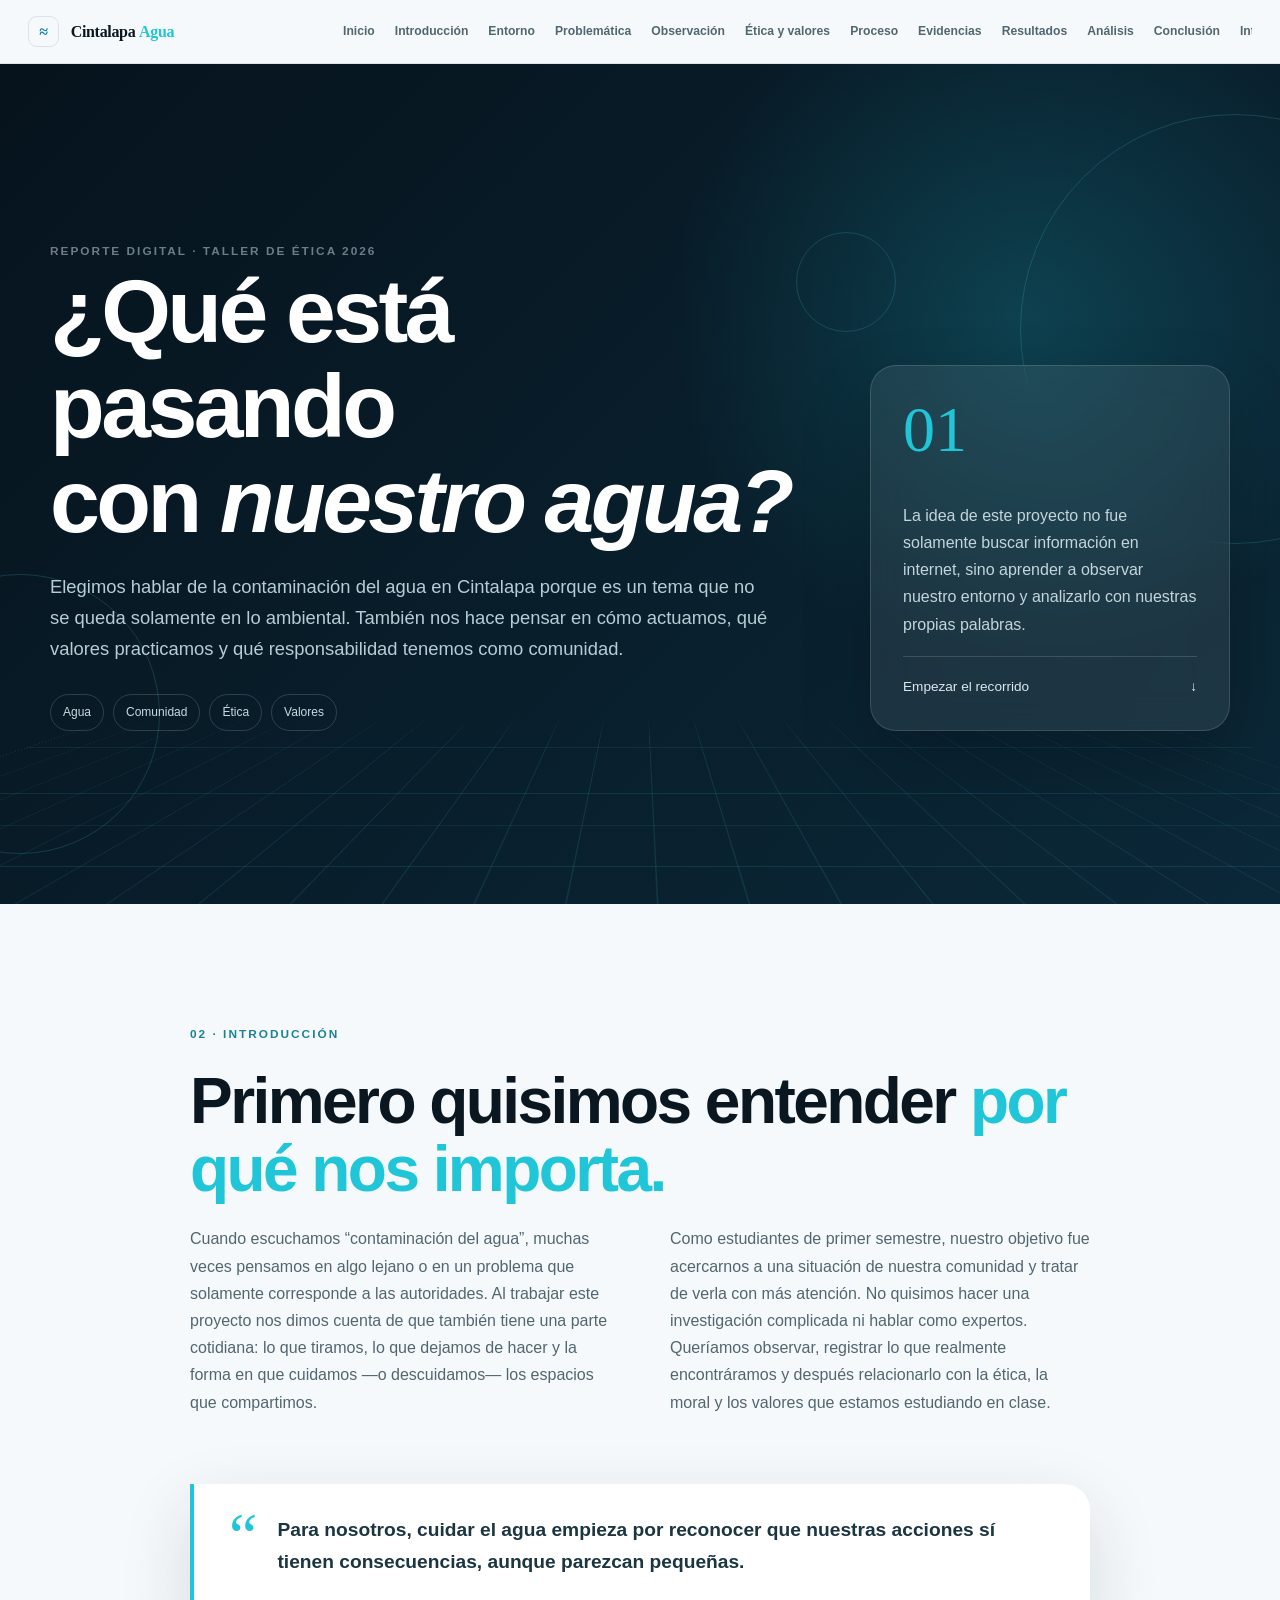
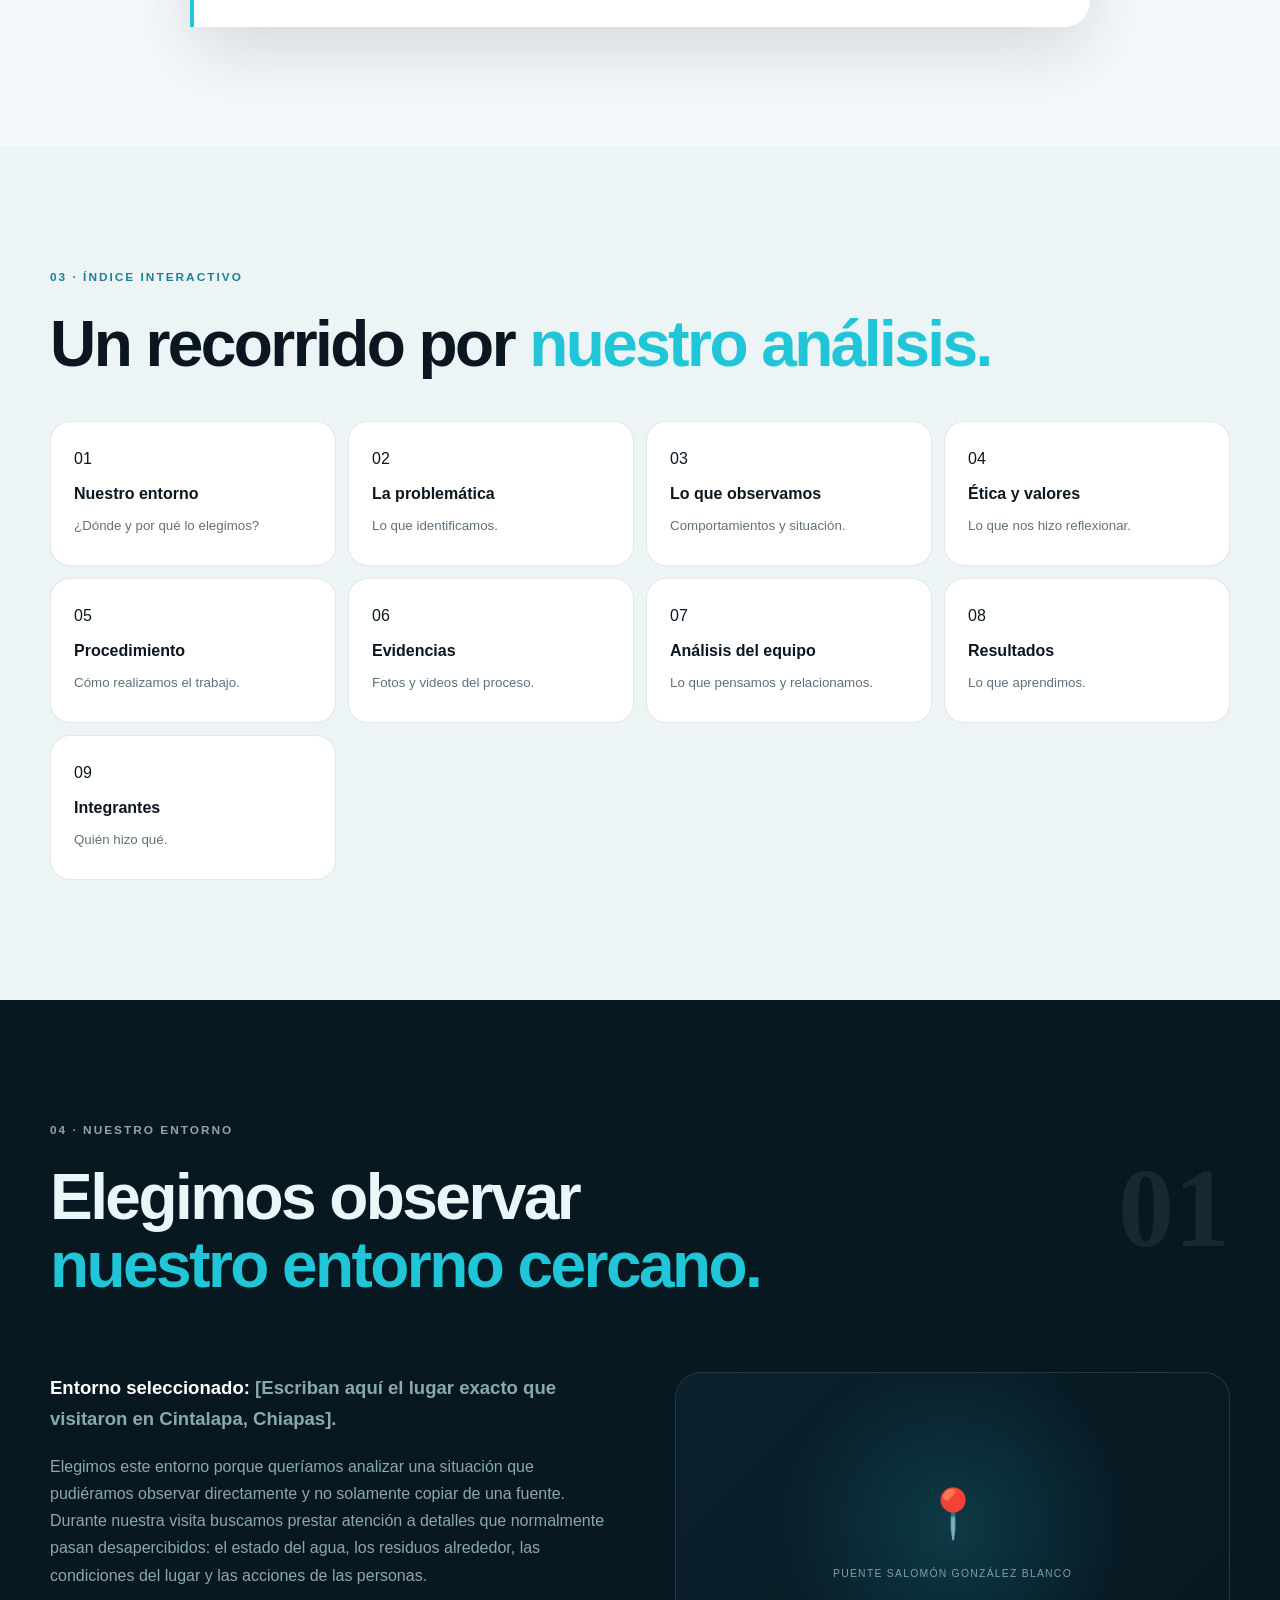
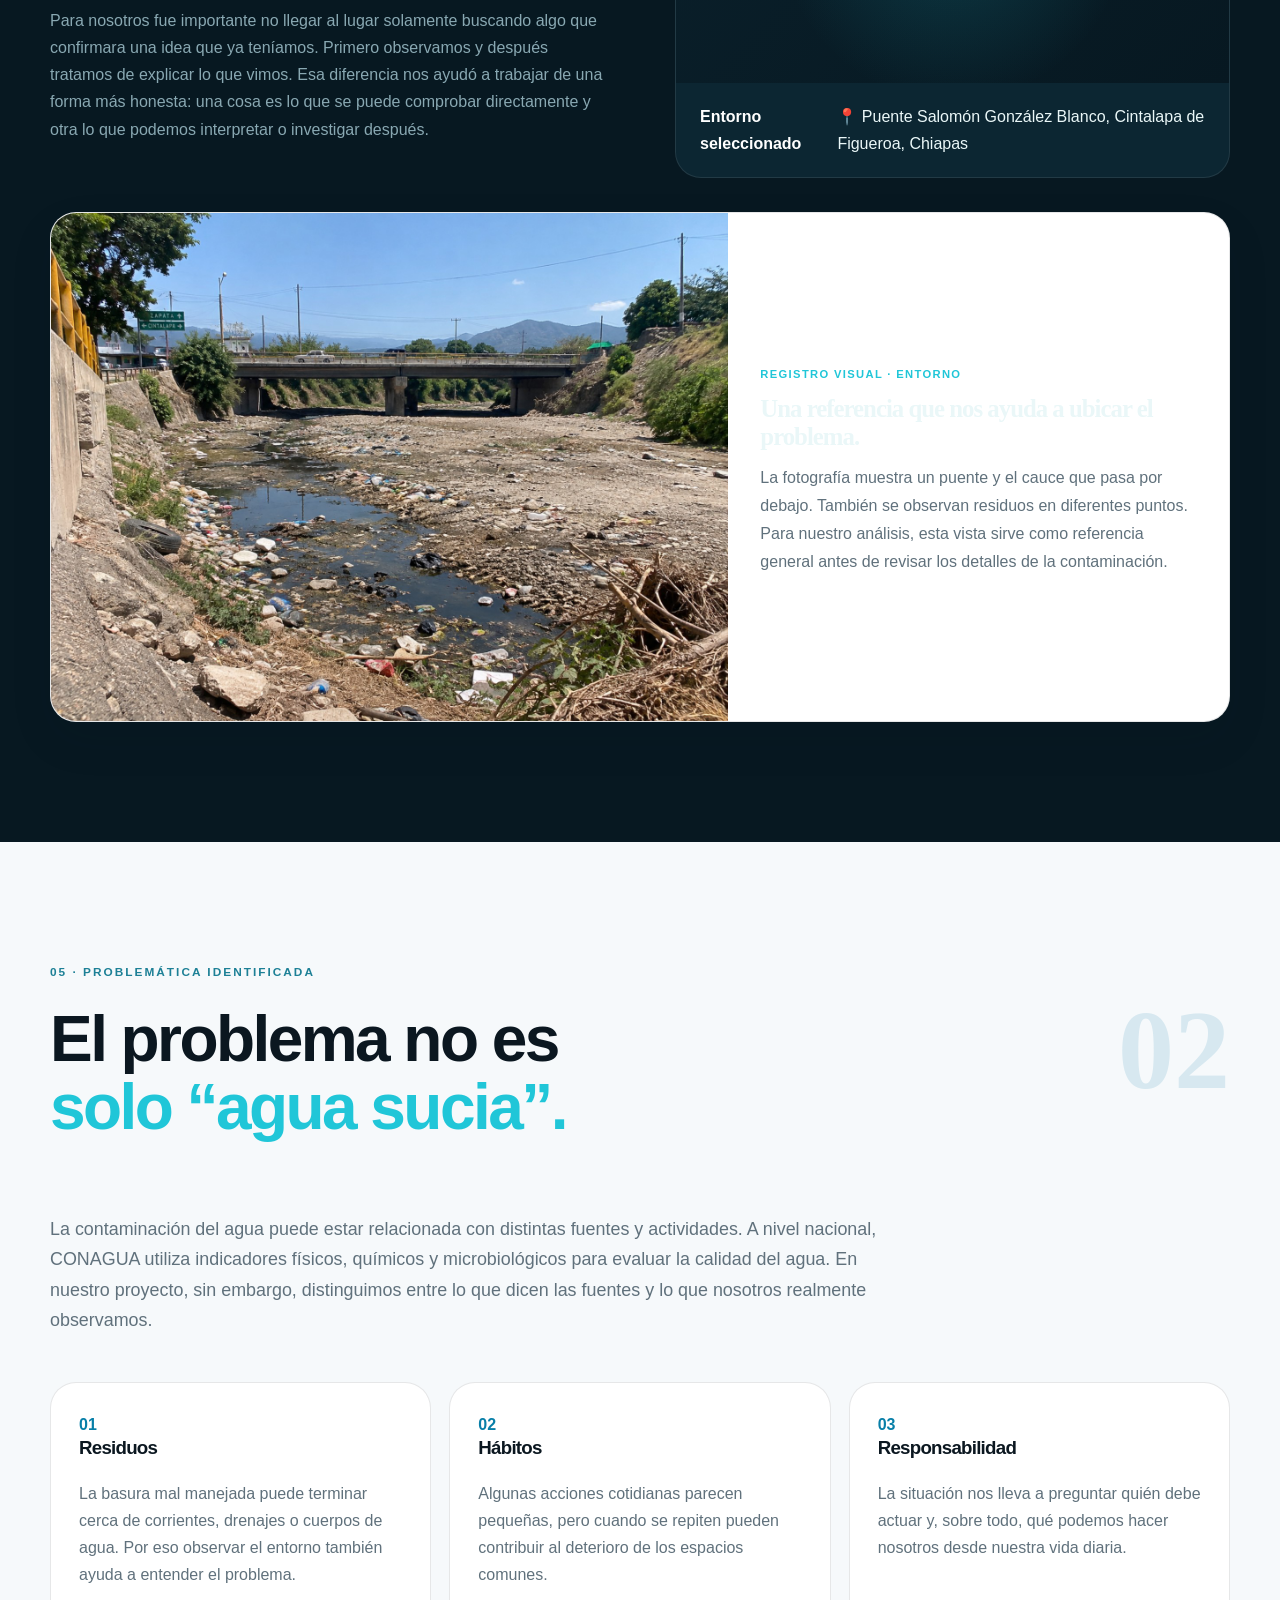
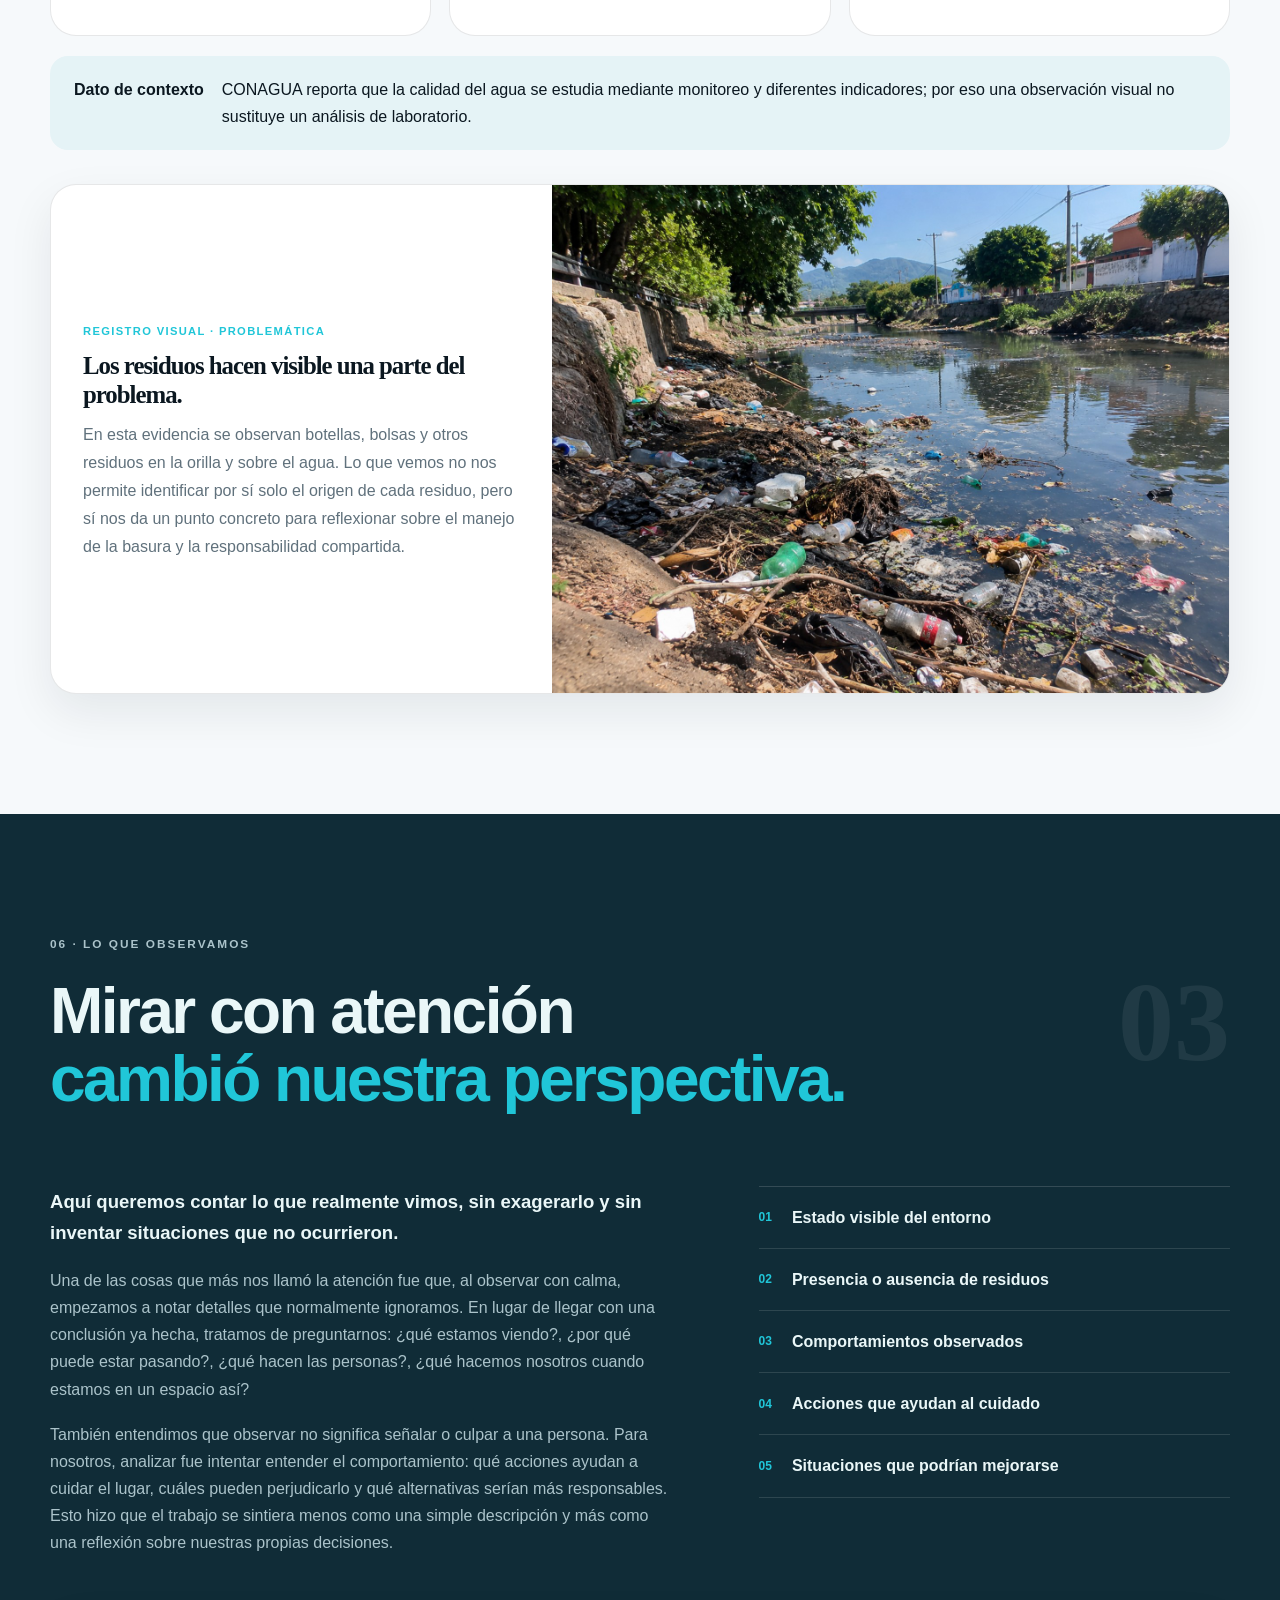
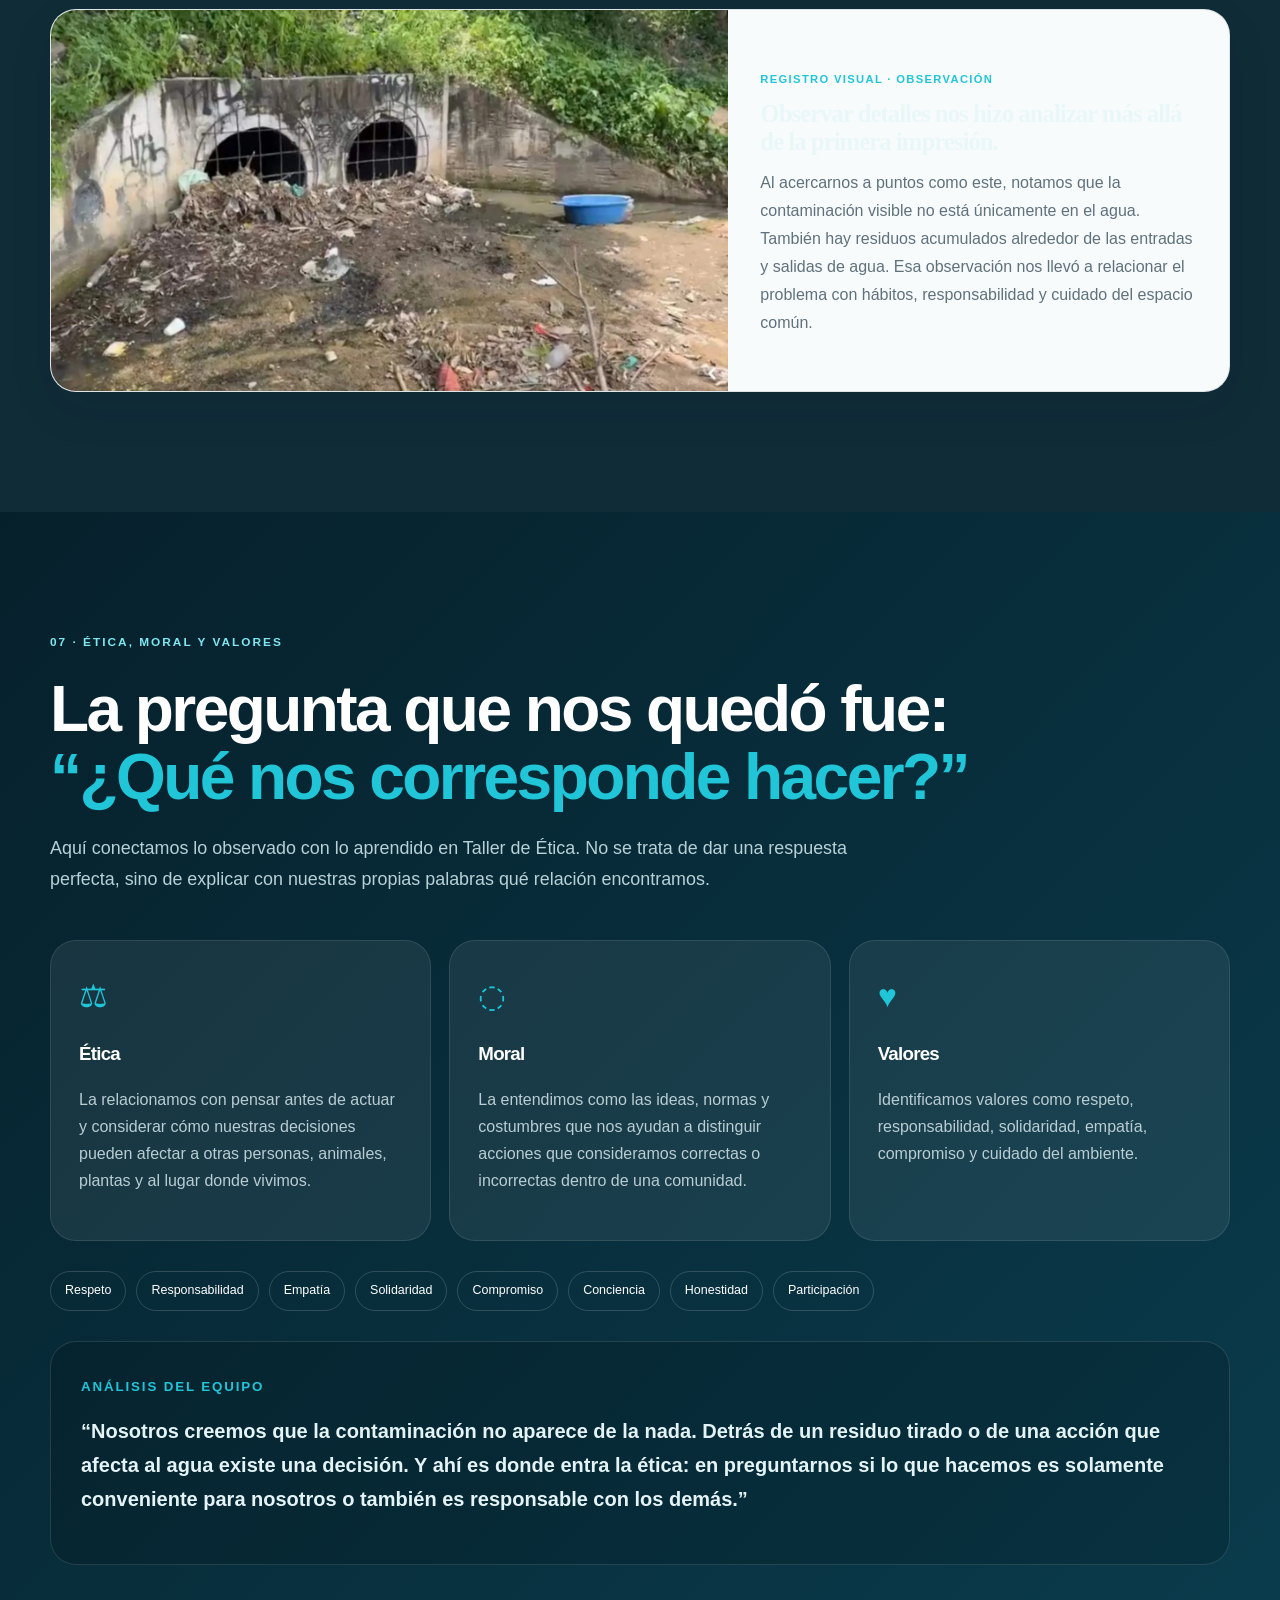
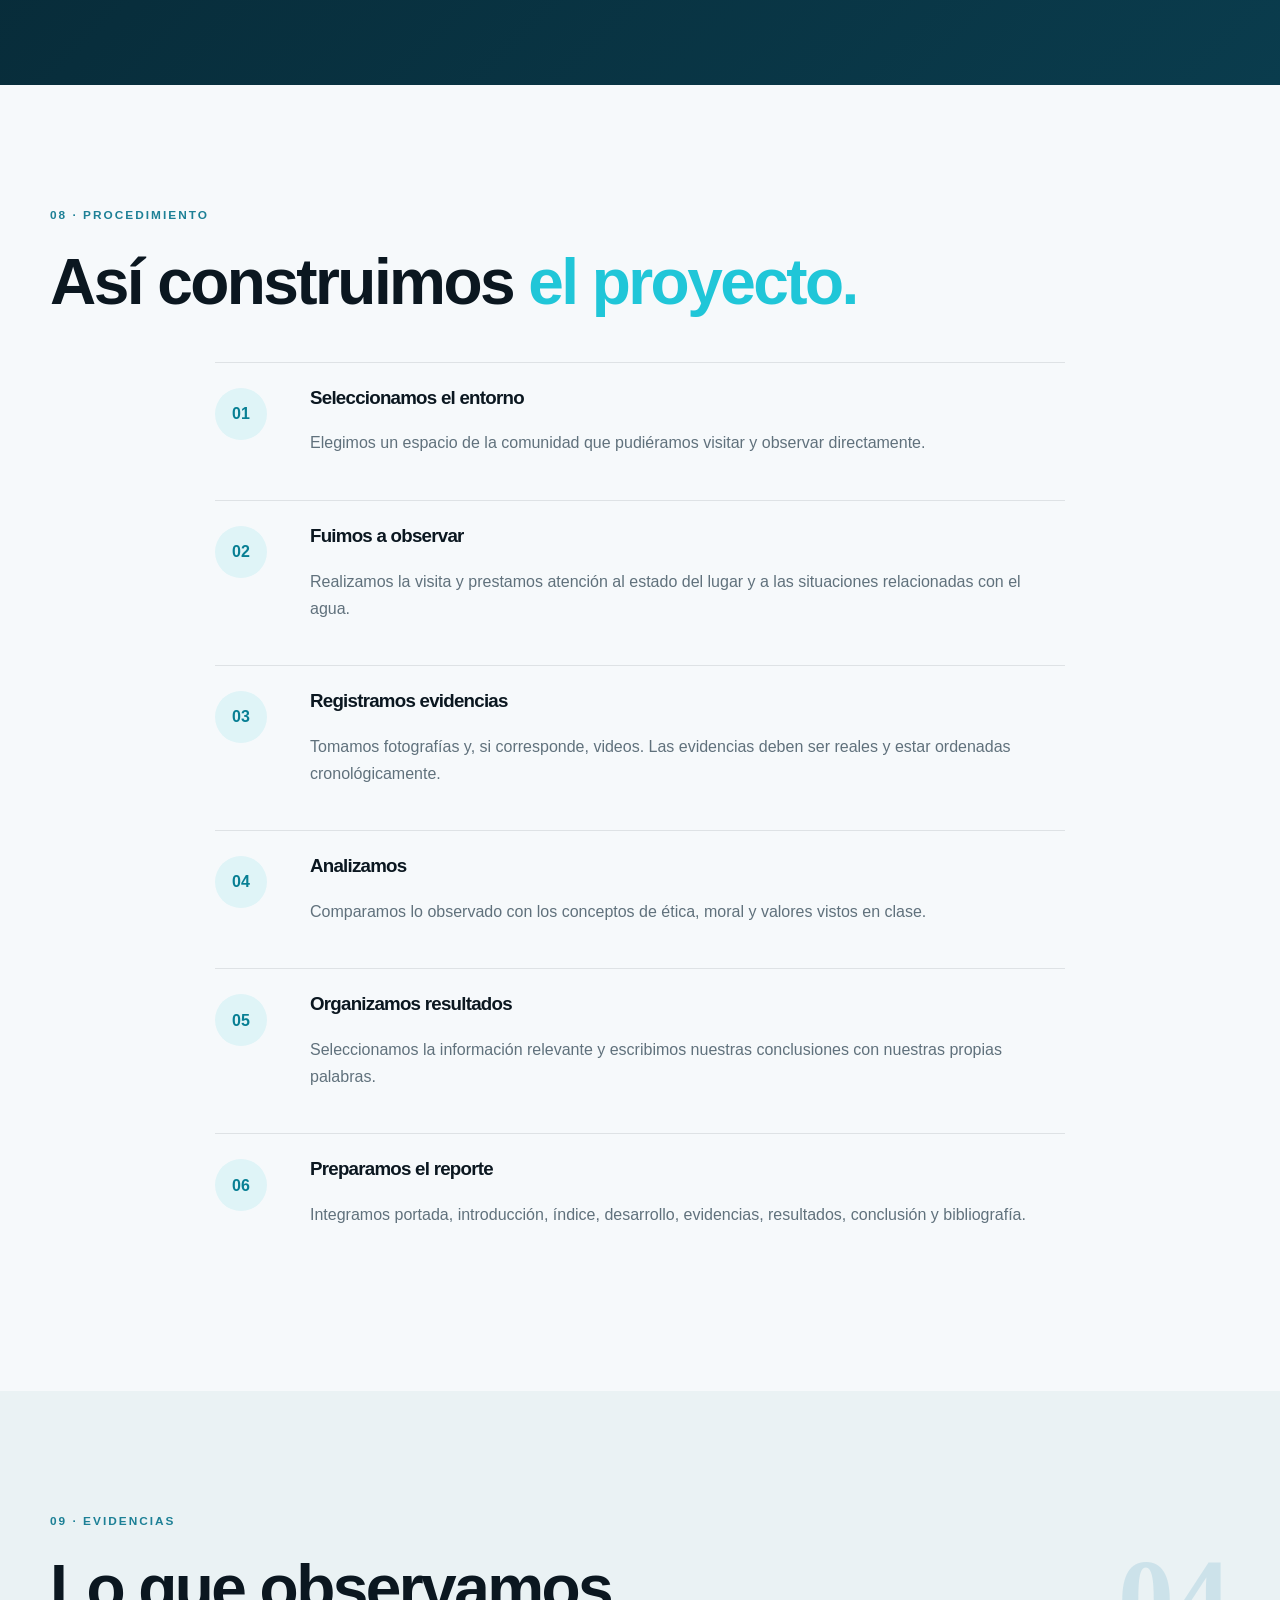
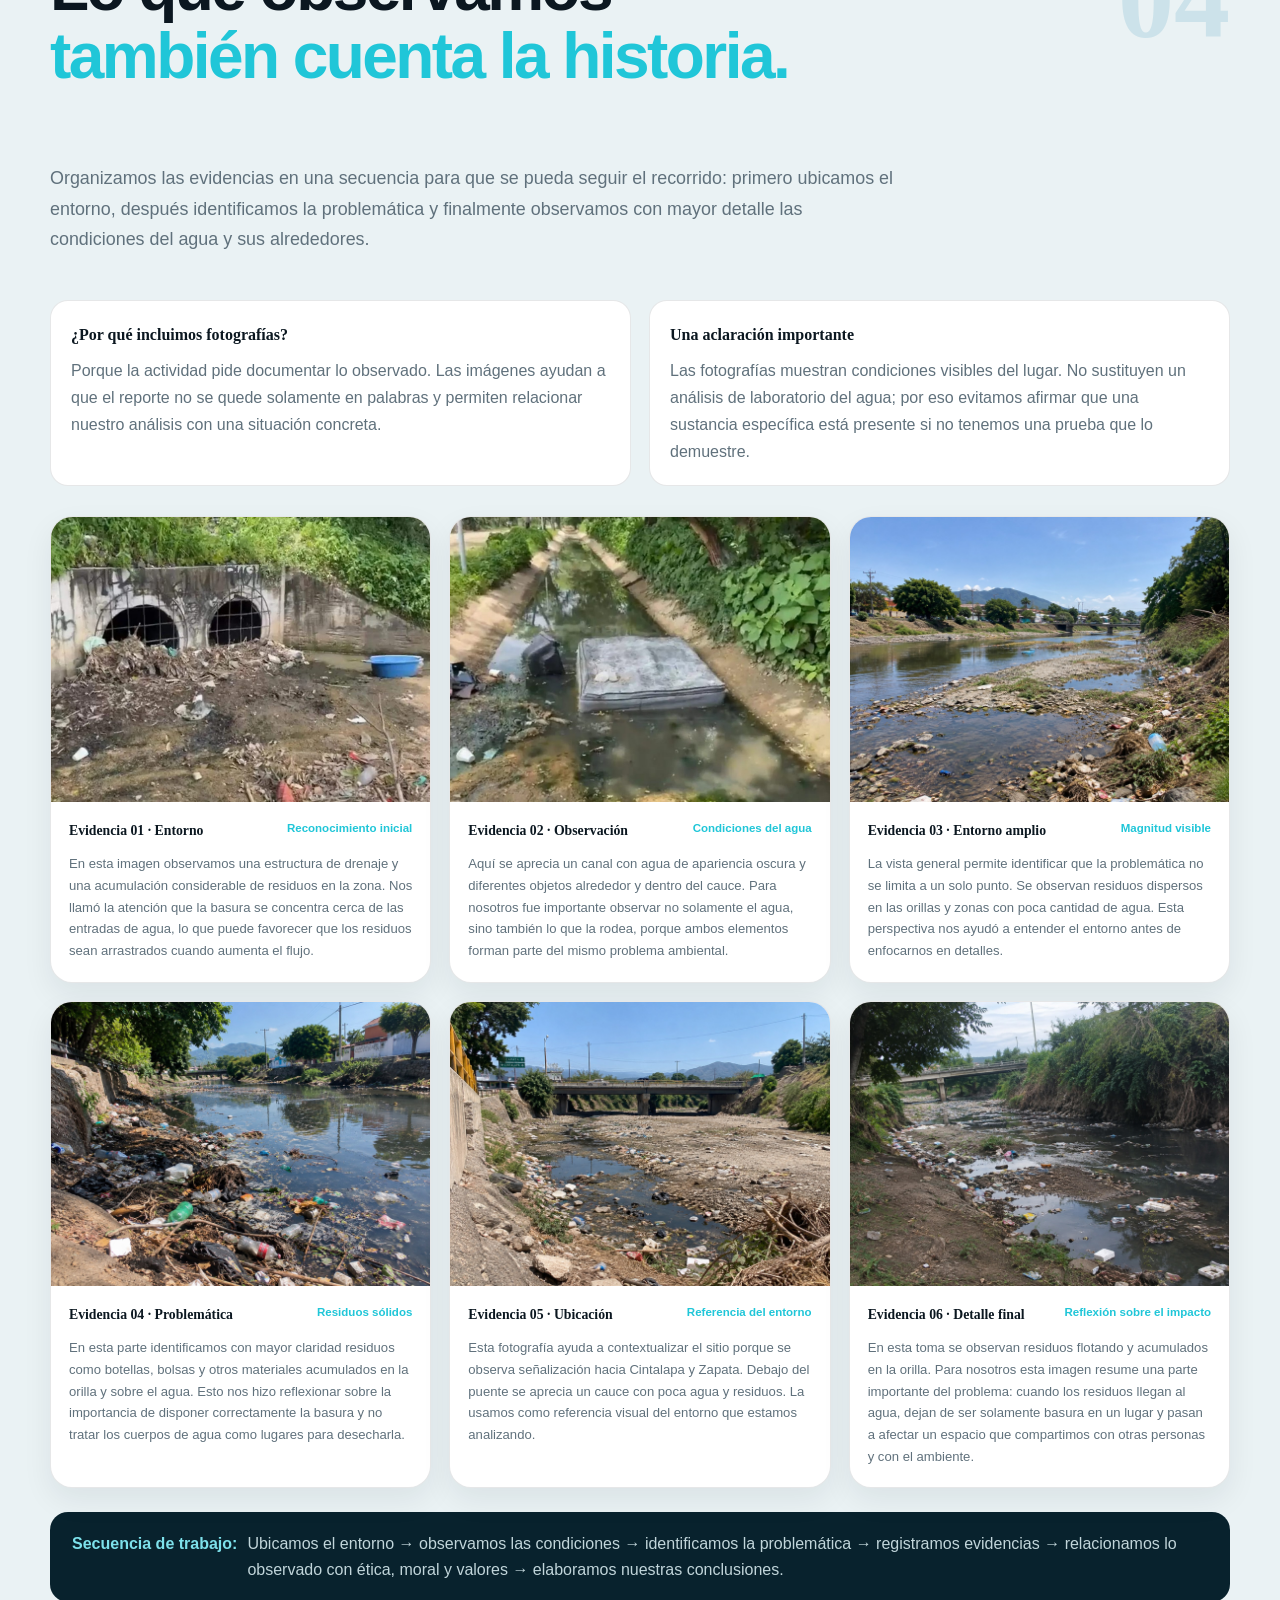
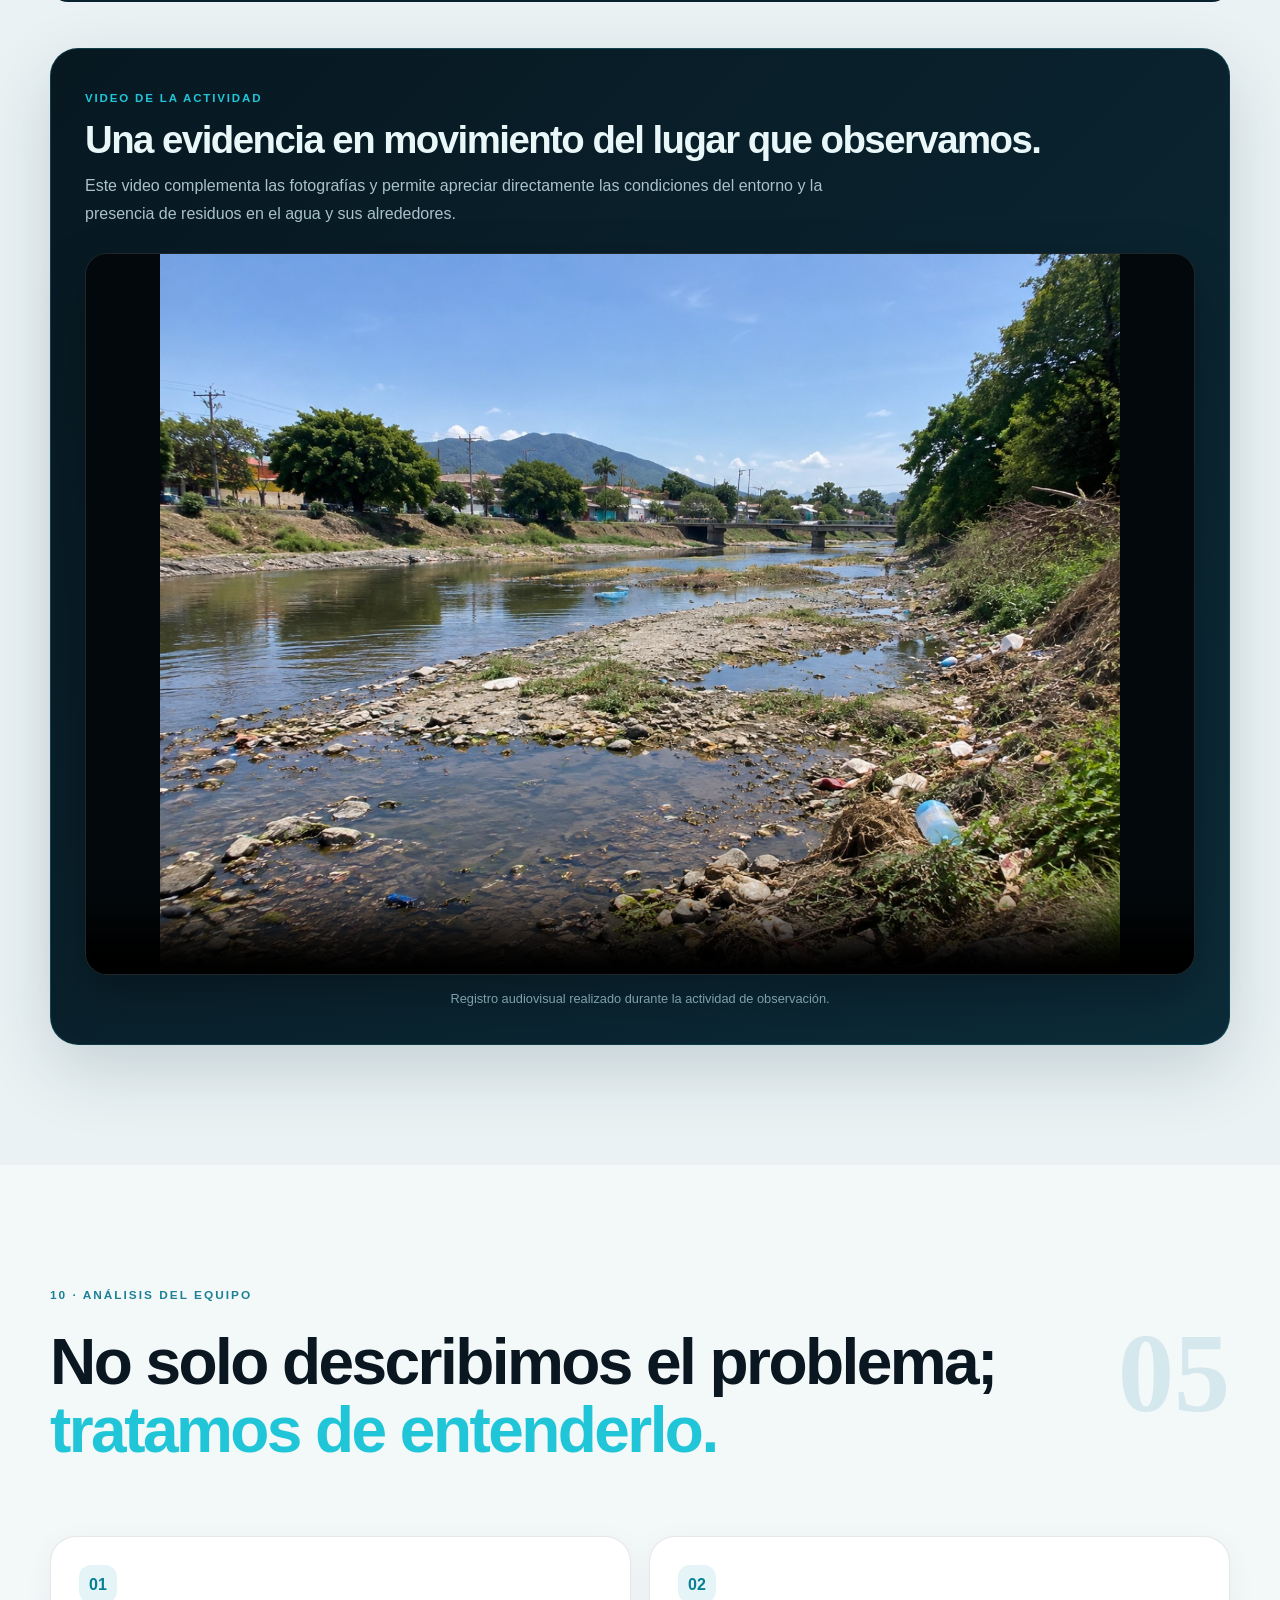
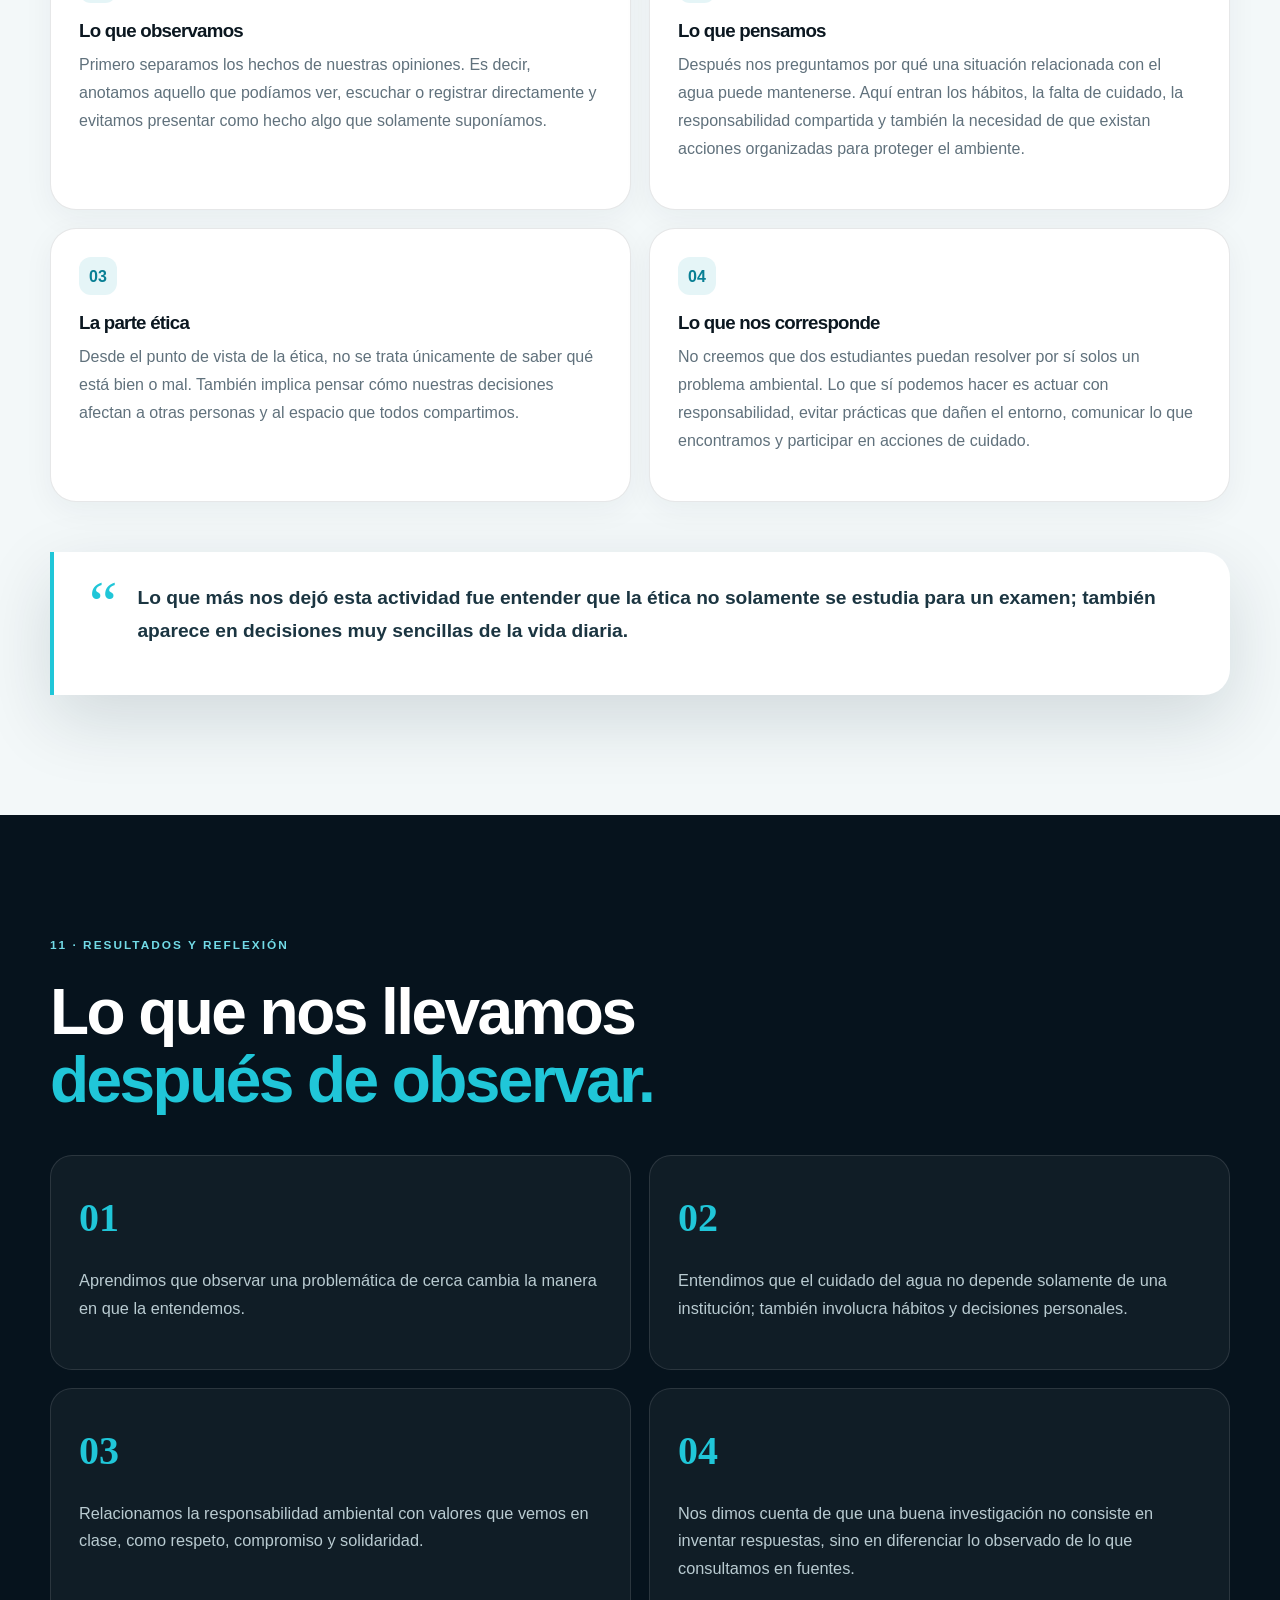
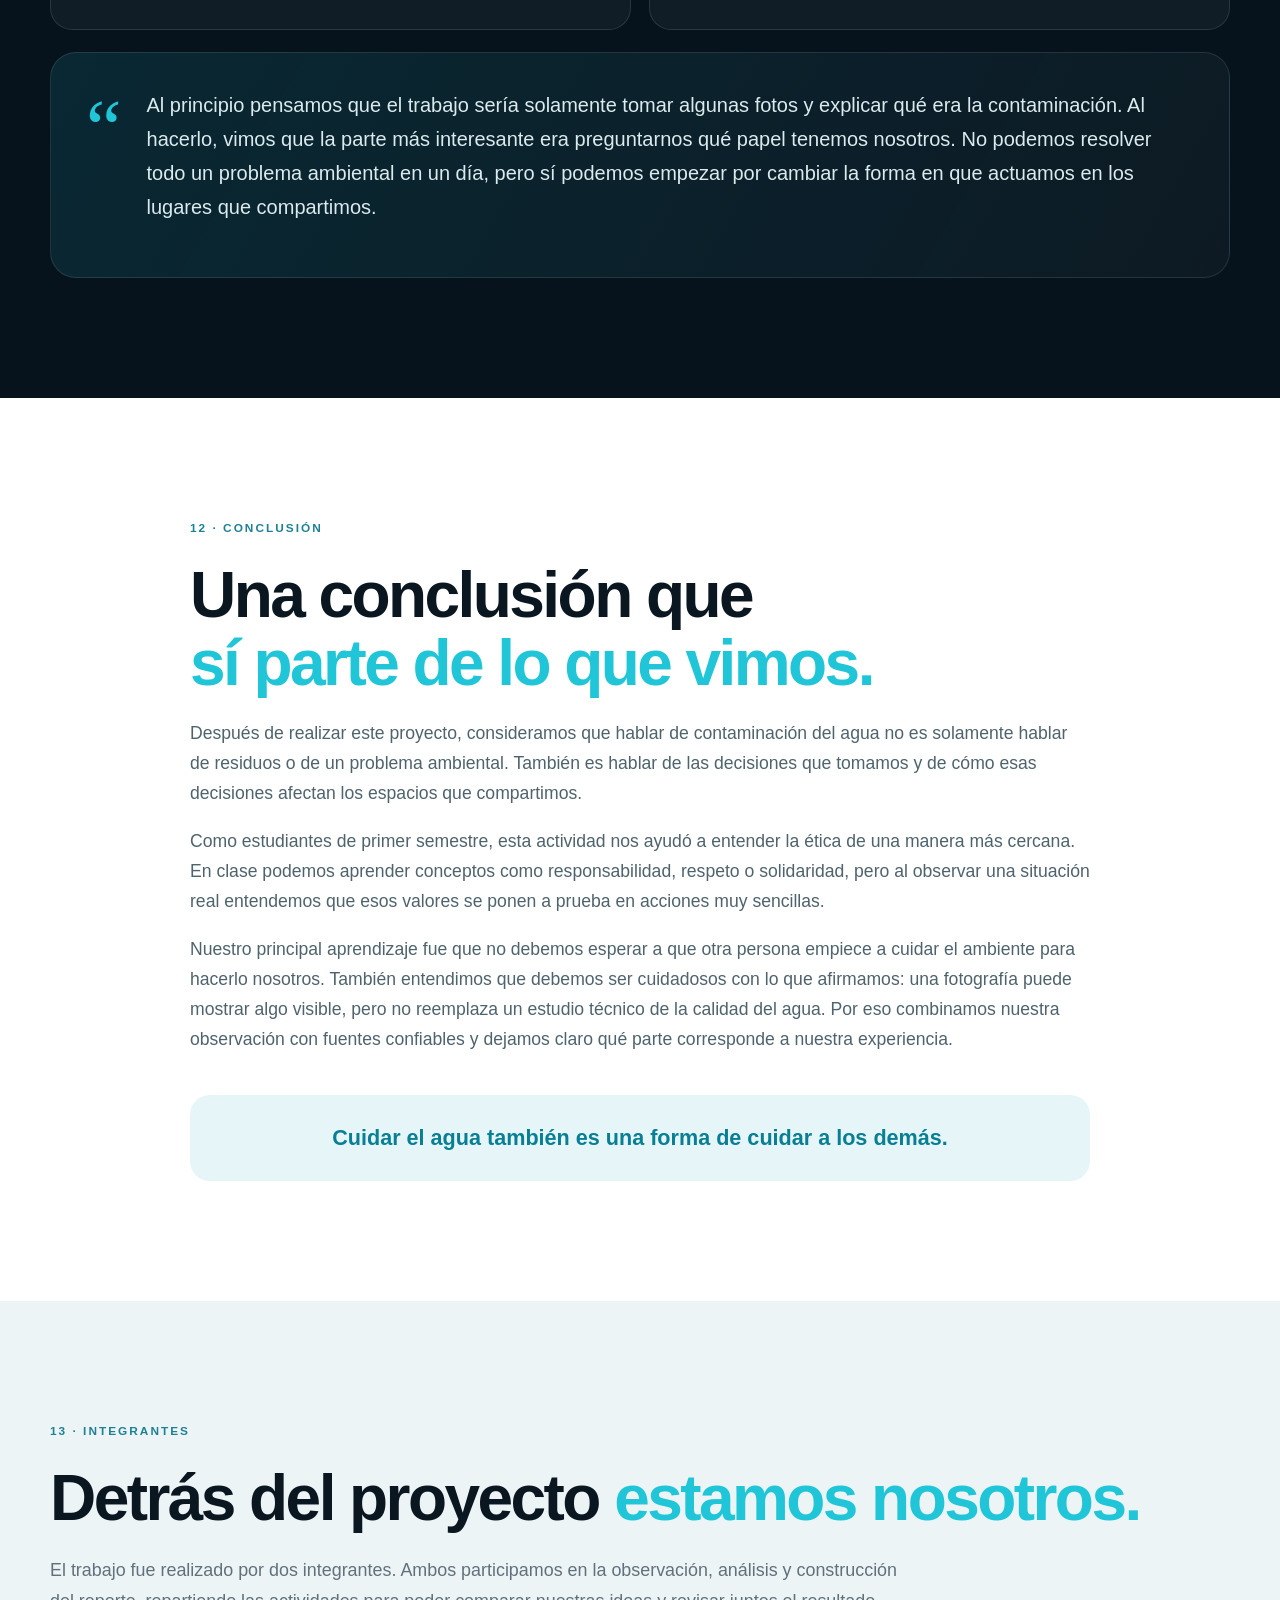
==== commit 7c1785fe: "Update informacion.html" ====
--- a/informacion.html
+++ b/informacion.html
@@ -121,9 +121,18 @@
             </p>
           </div>
           <div class="location-card">
-            <div class="map-placeholder"><span>📍</span><small>ESPACIO PARA MAPA / UBICACIÓN</small></div>
-            <div class="location-info"><b>Entorno seleccionado</b><span>[Escribir aquí el lugar exacto]</span></div>
-          </div>
+  <div class="map-placeholder">
+    <span>📍</span>
+    <small>PUENTE SALOMÓN GONZÁLEZ BLANCO</small>
+  </div>
+
+  <div class="location-info">
+    <b>Entorno seleccionado</b>
+    <a href="https://maps.app.goo.gl/Ekgkjn8YbvecWMvL9" target="_blank" rel="noopener noreferrer">
+      📍 Puente Salomón González Blanco, Cintalapa de Figueroa, Chiapas
+    </a>
+  </div>
+</div>
         </div>
         <div class="section-photo-feature">
           <img src="evidencia-05-puente-cintalapa-zapata.png" alt="Puente y cauce con residuos en el entorno estudiado" loading="lazy">
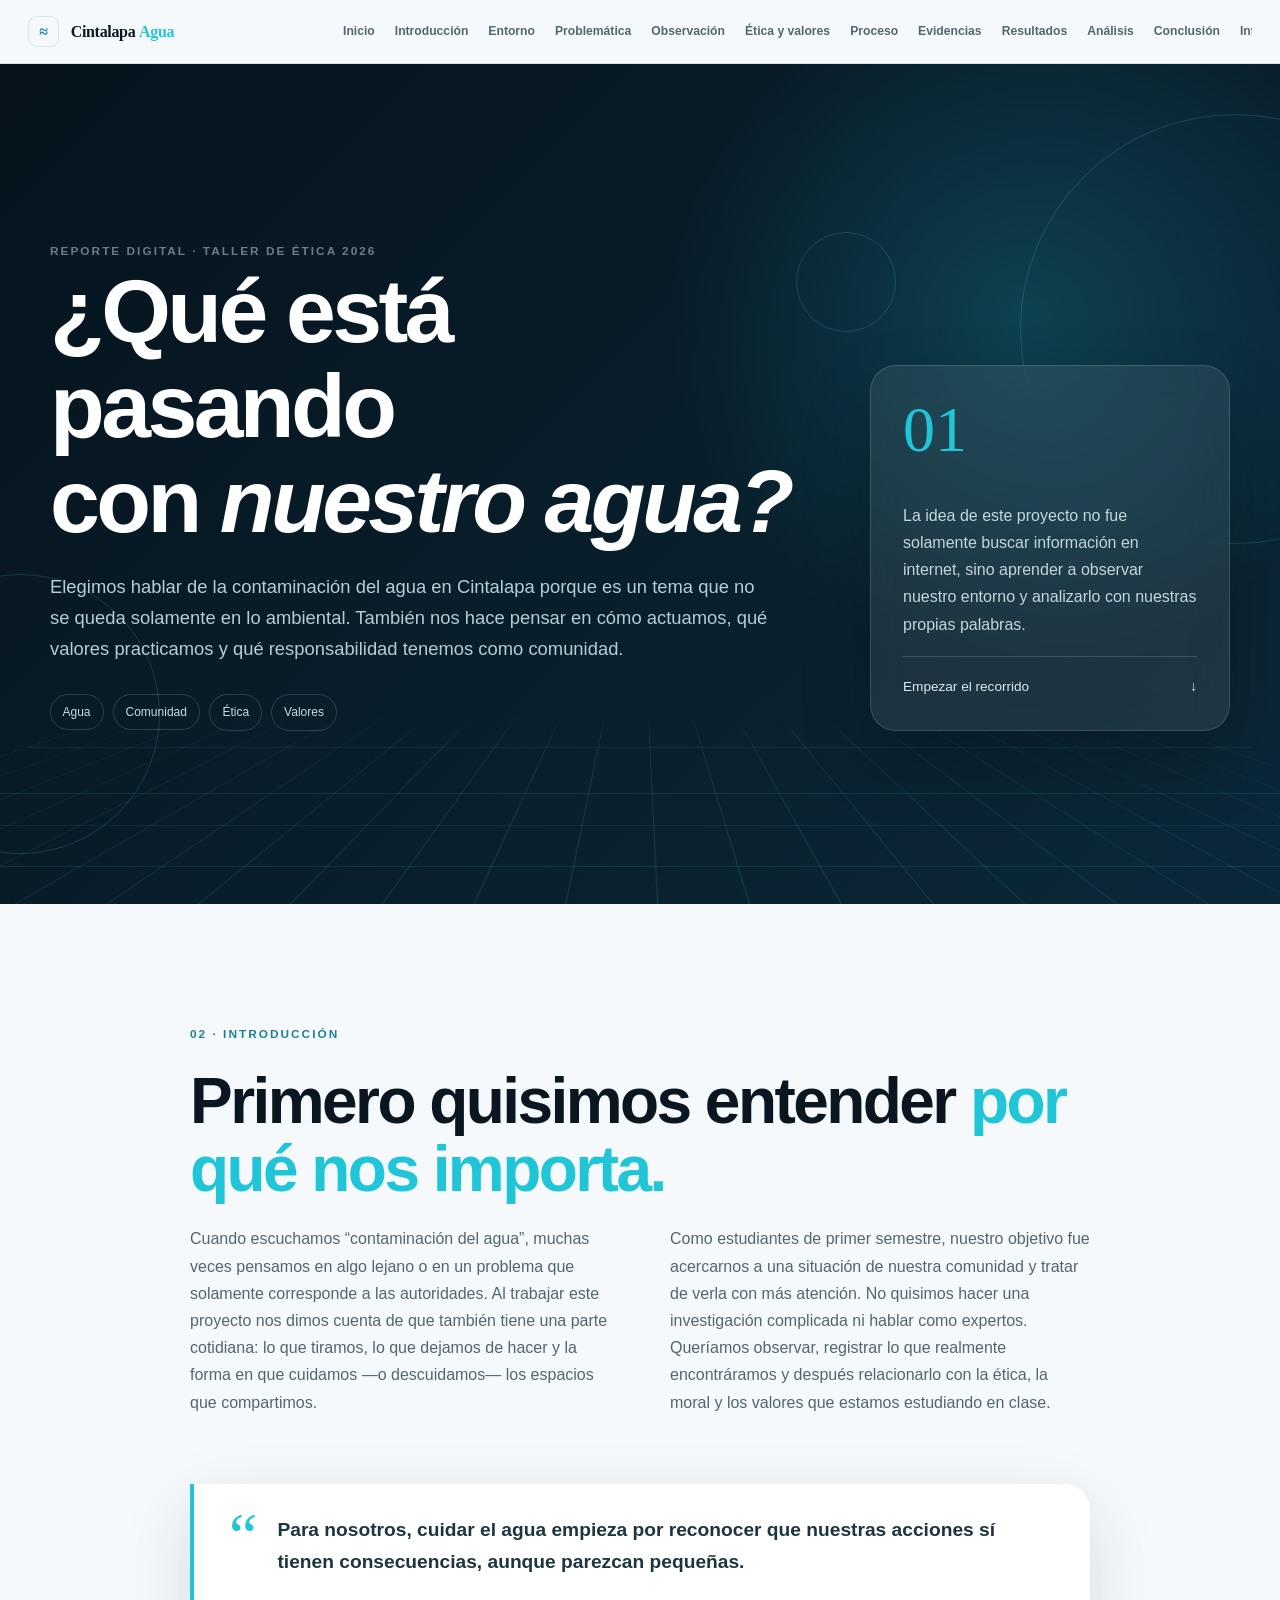
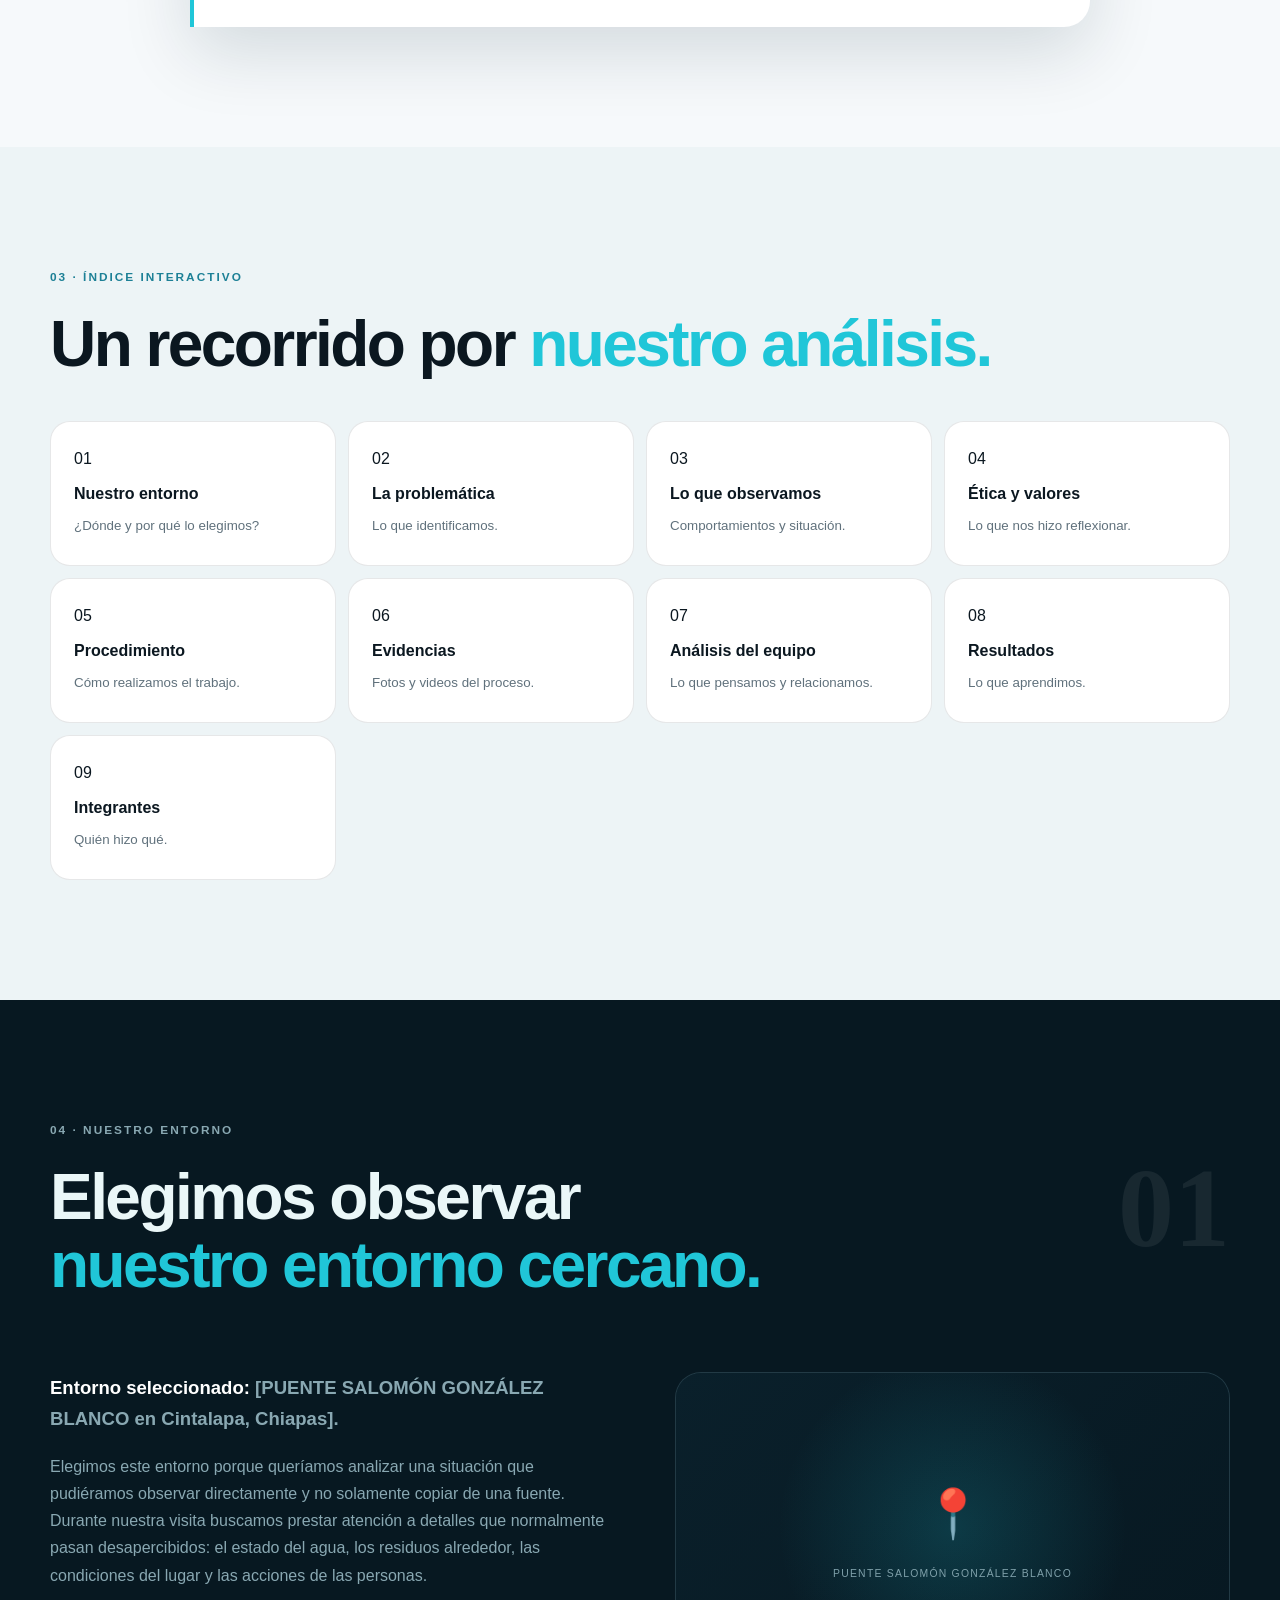
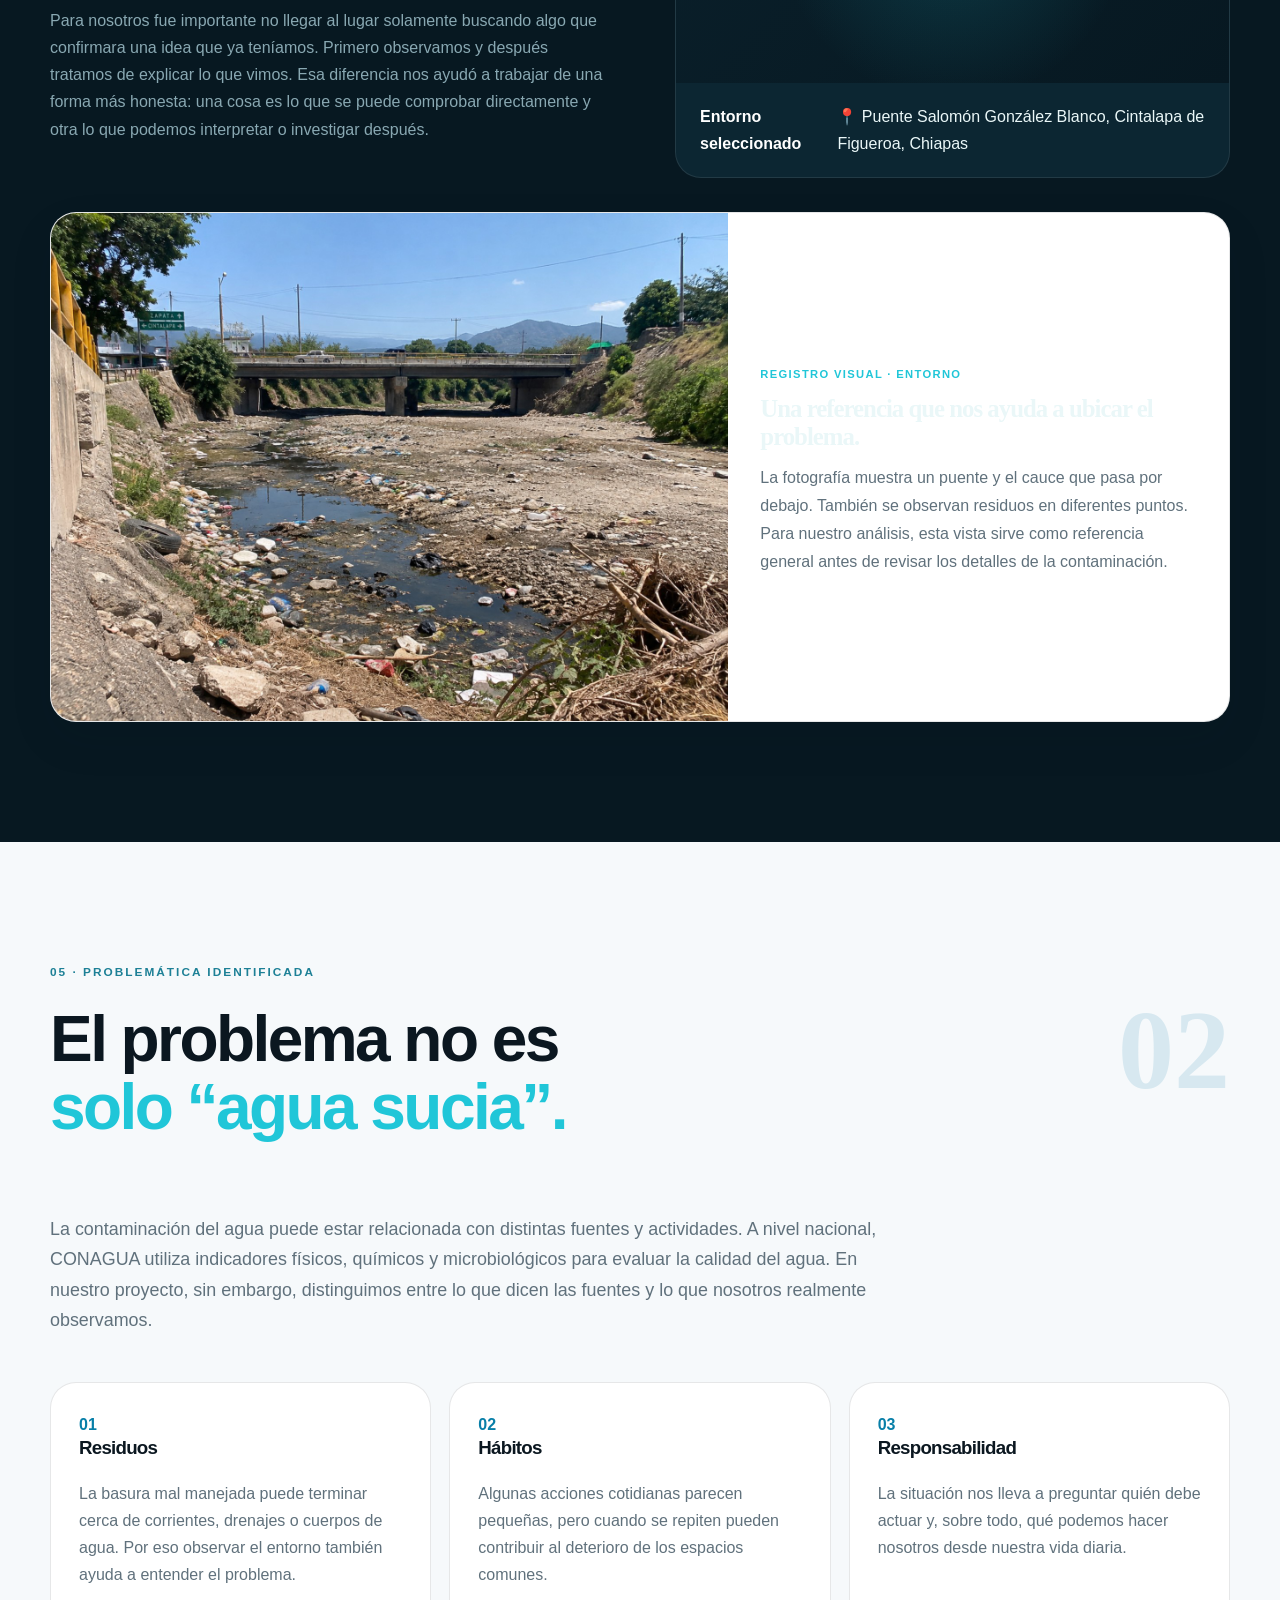
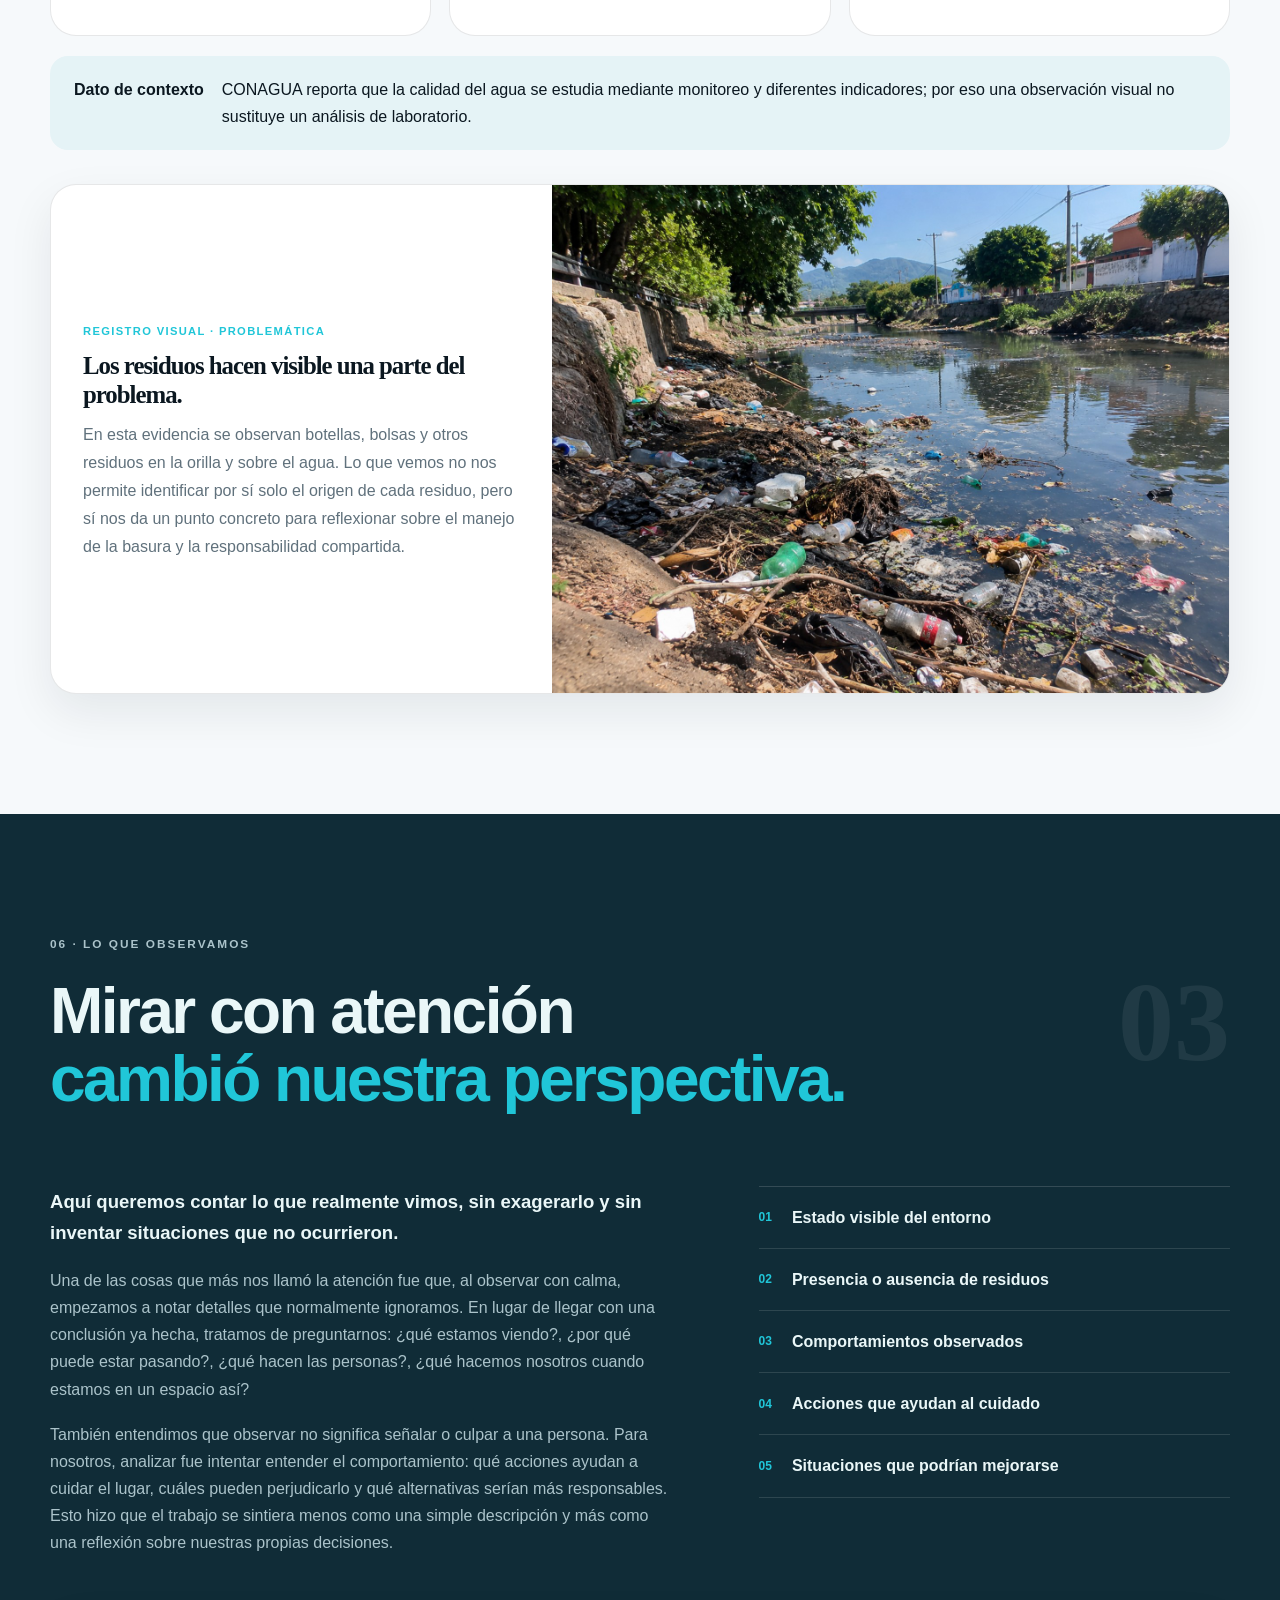
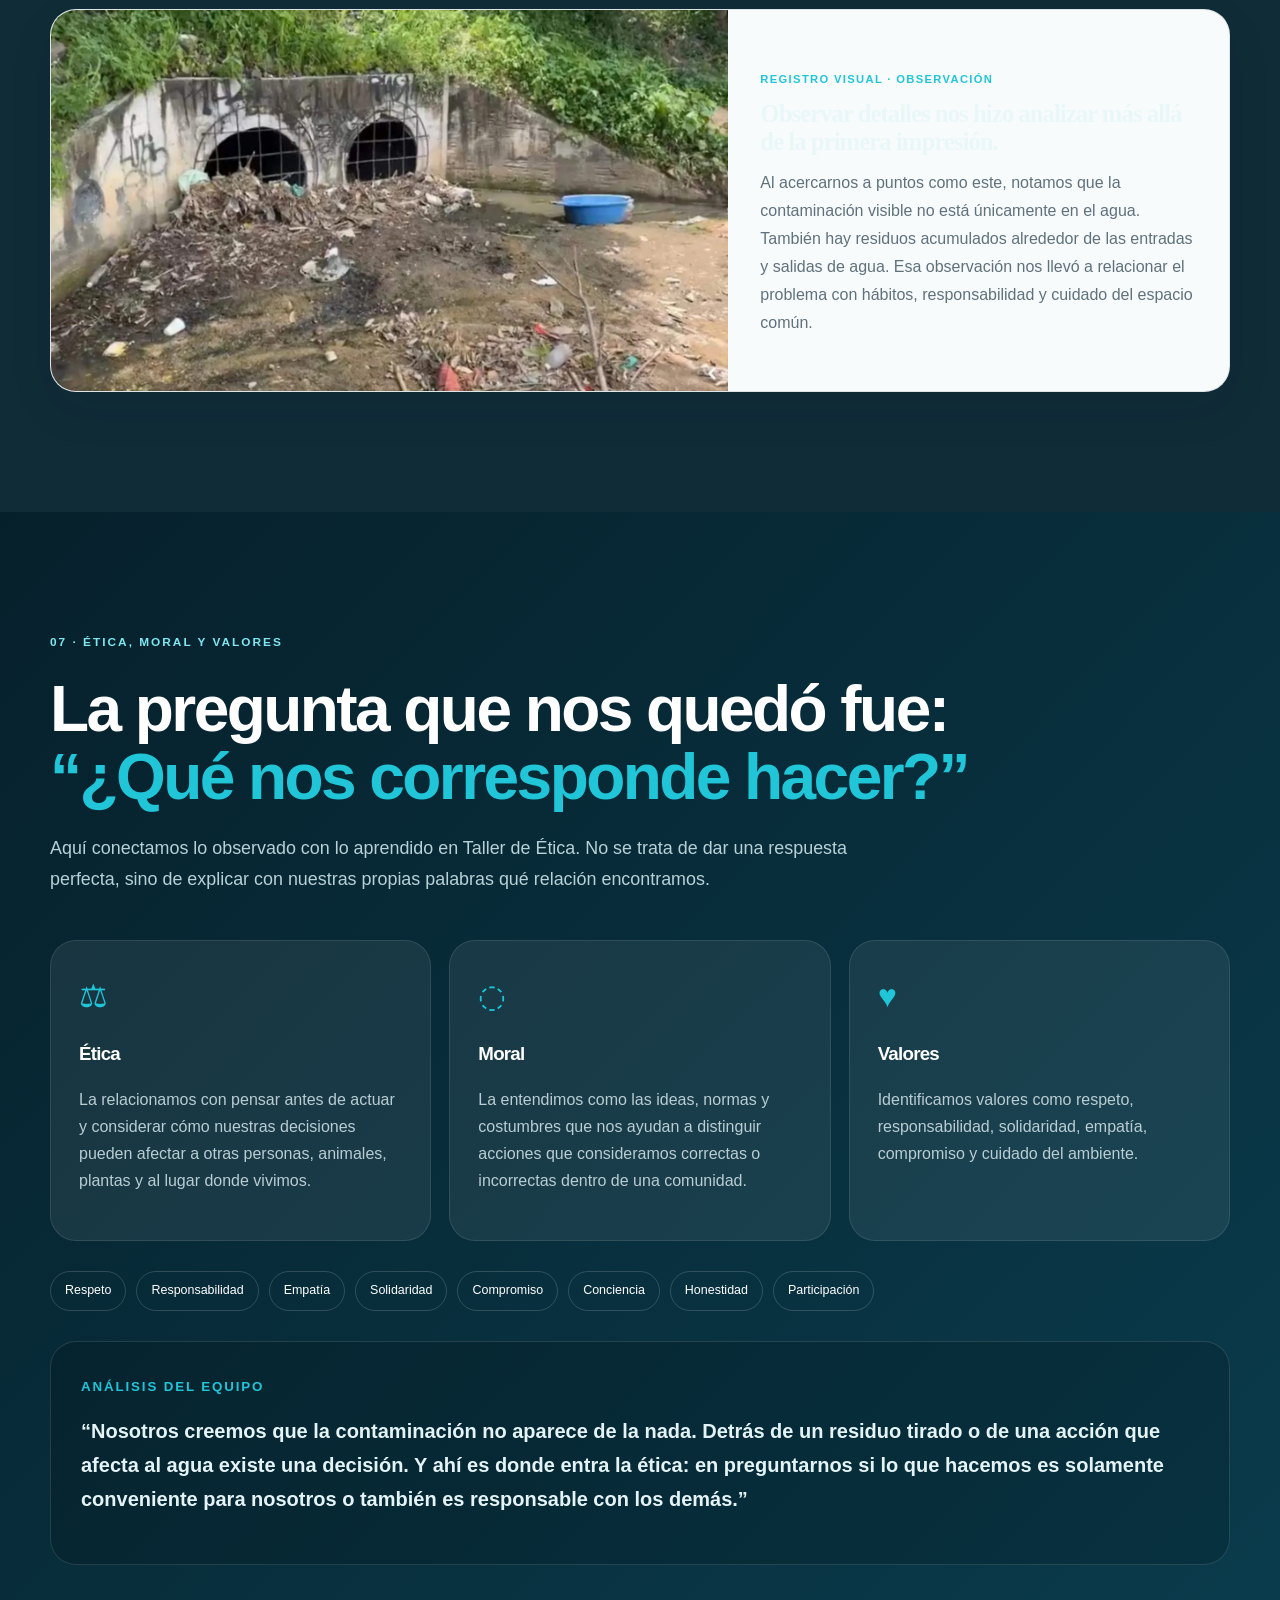
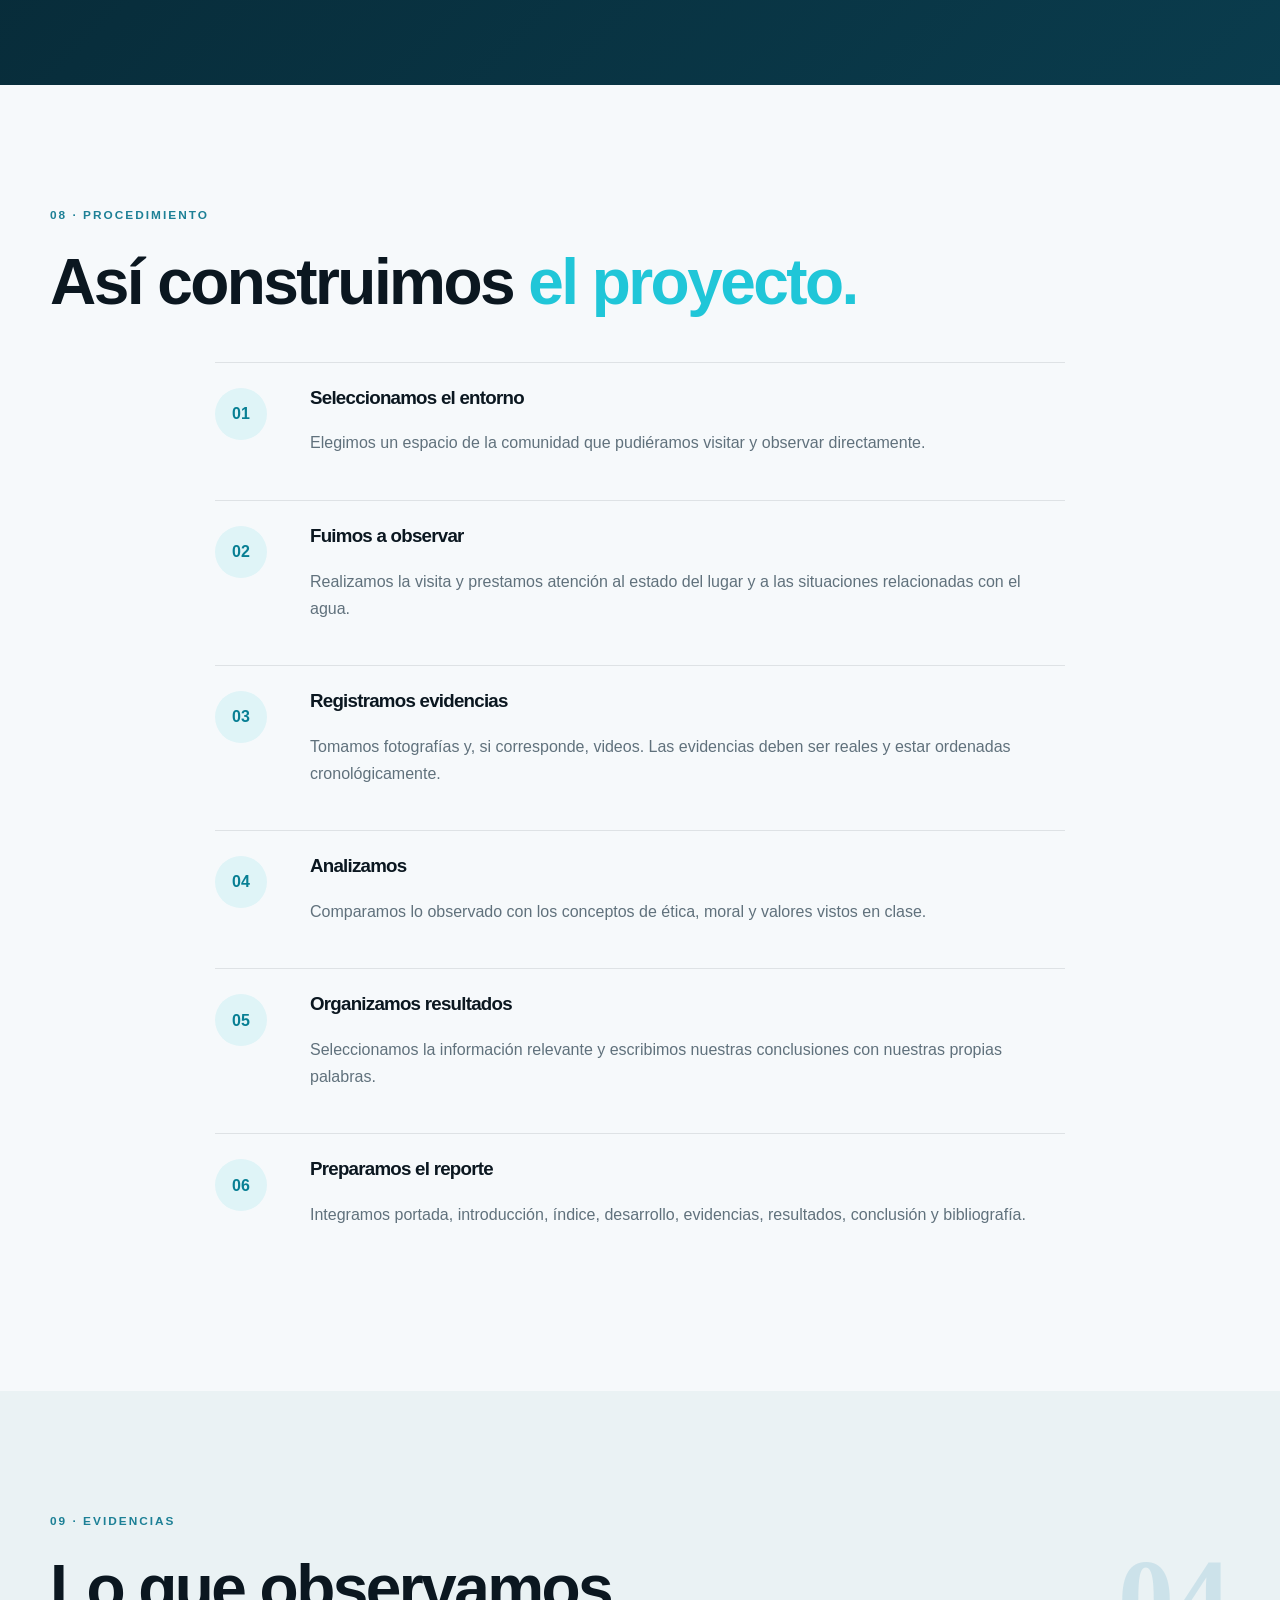
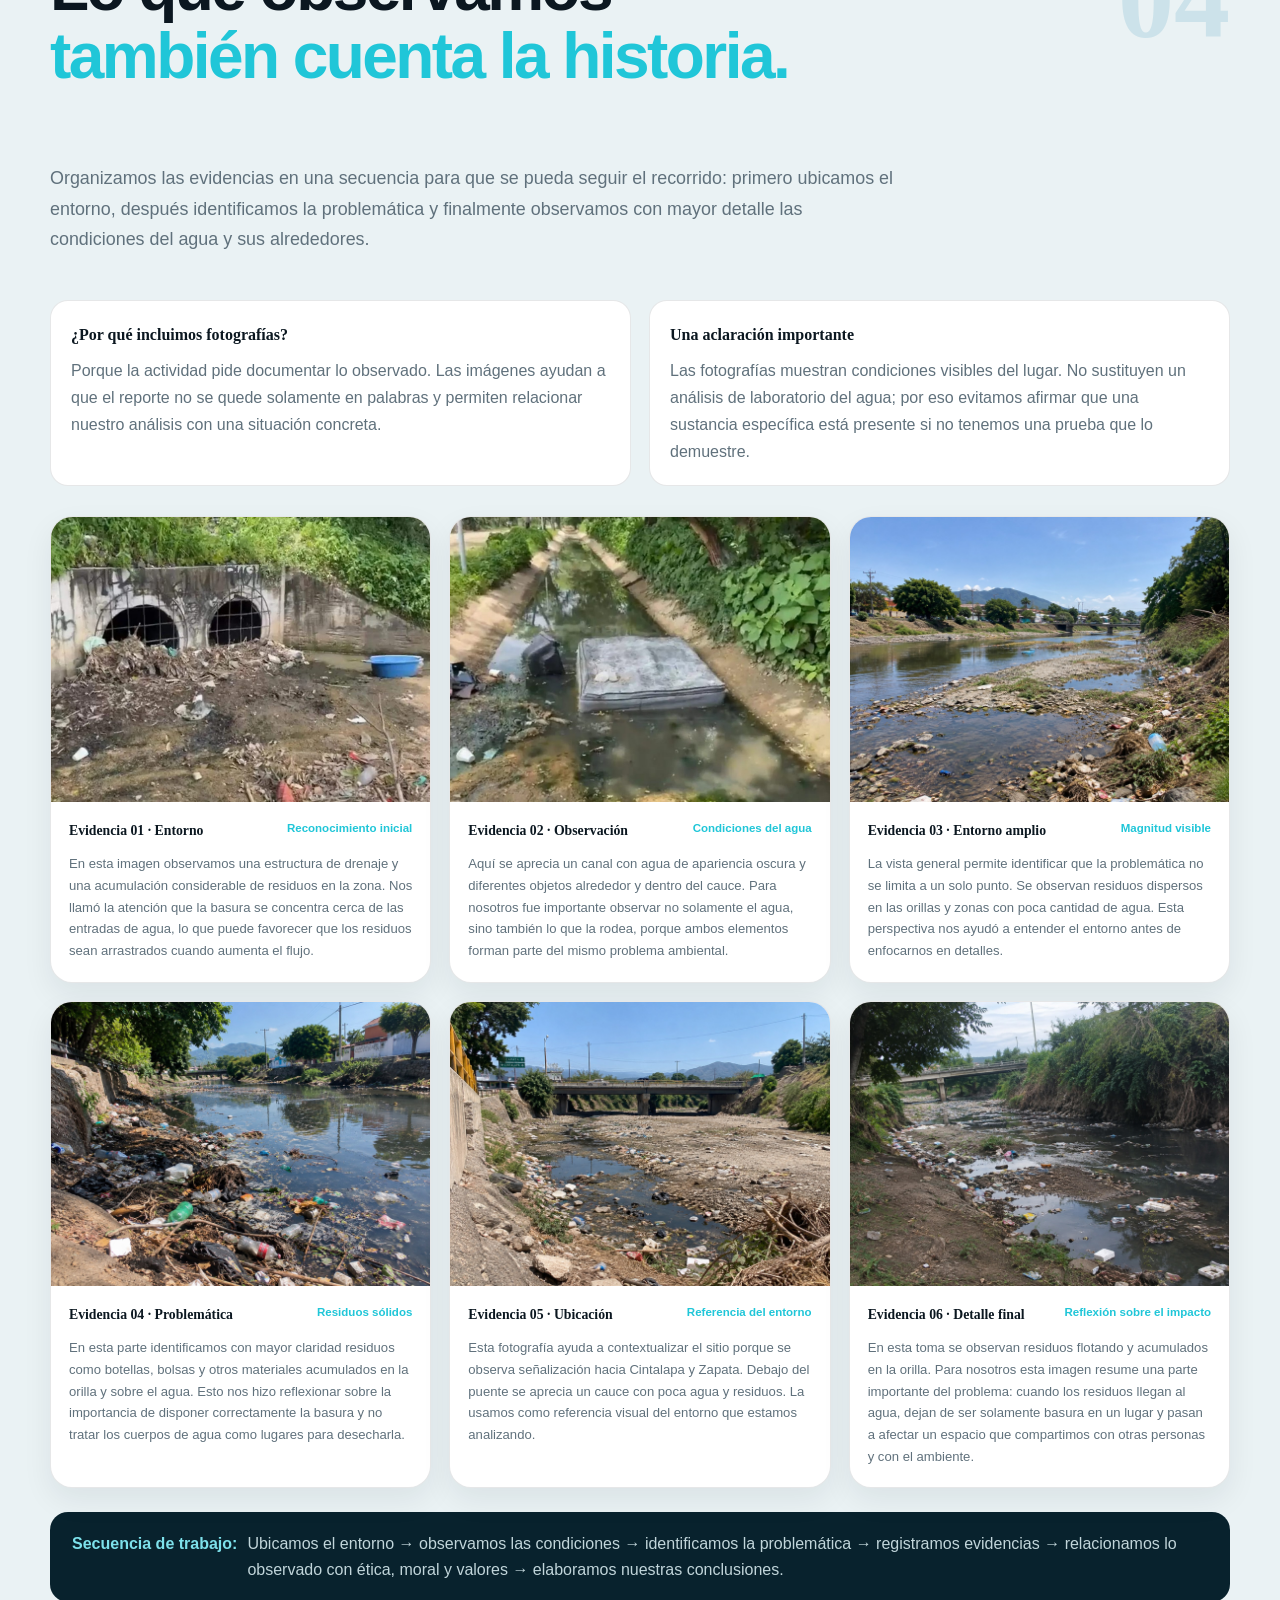
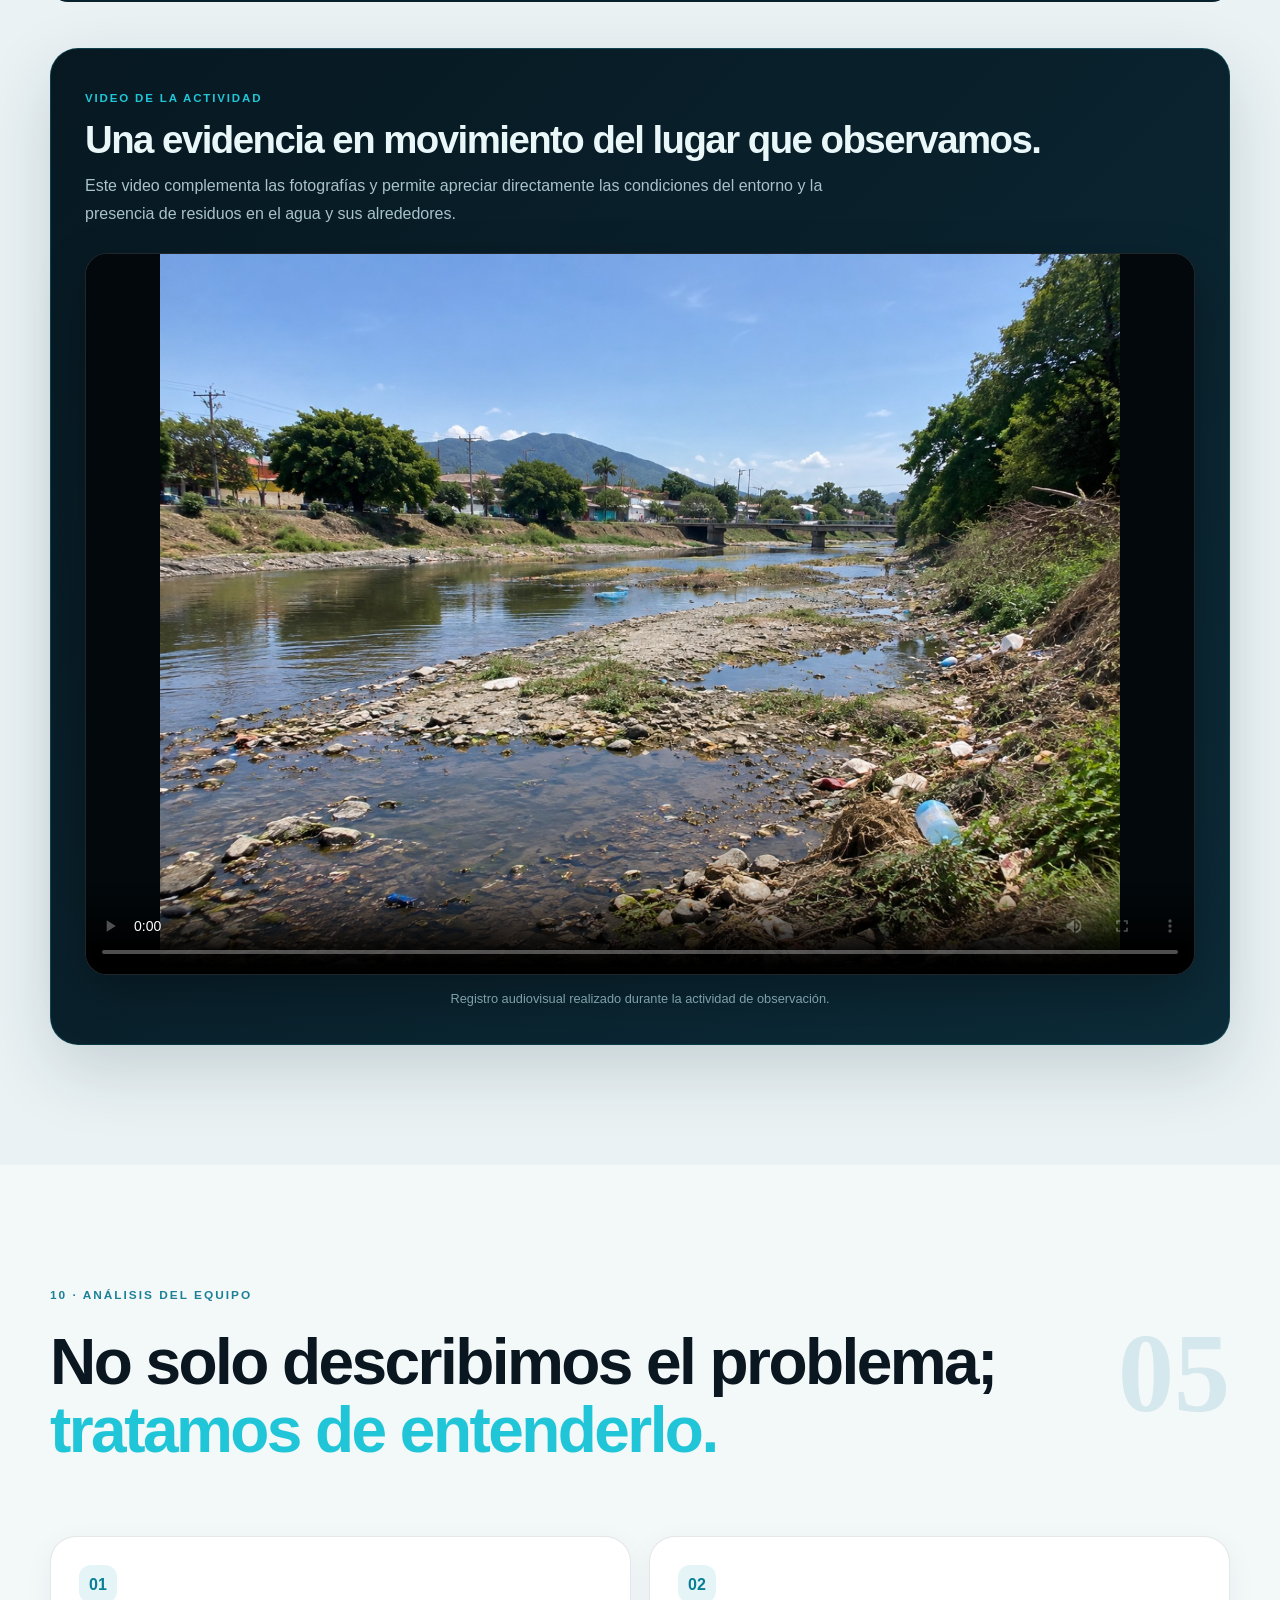
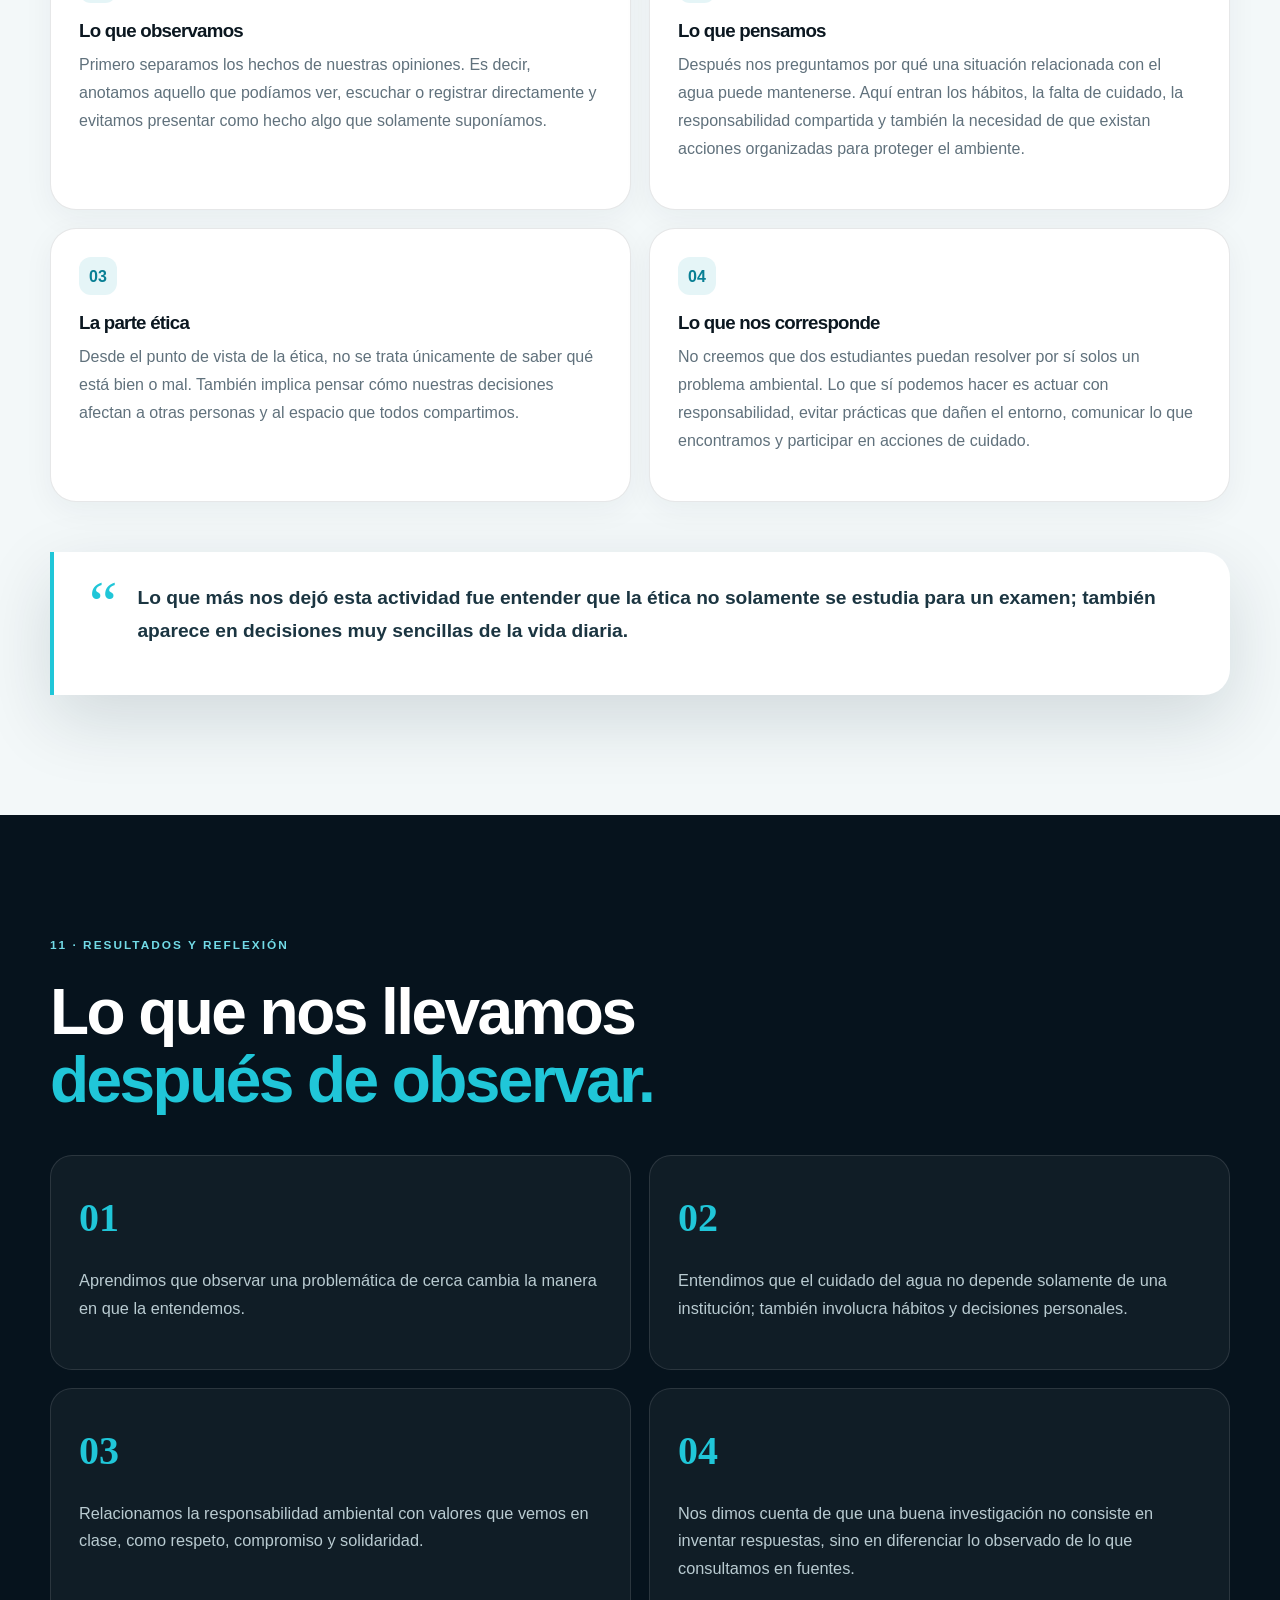
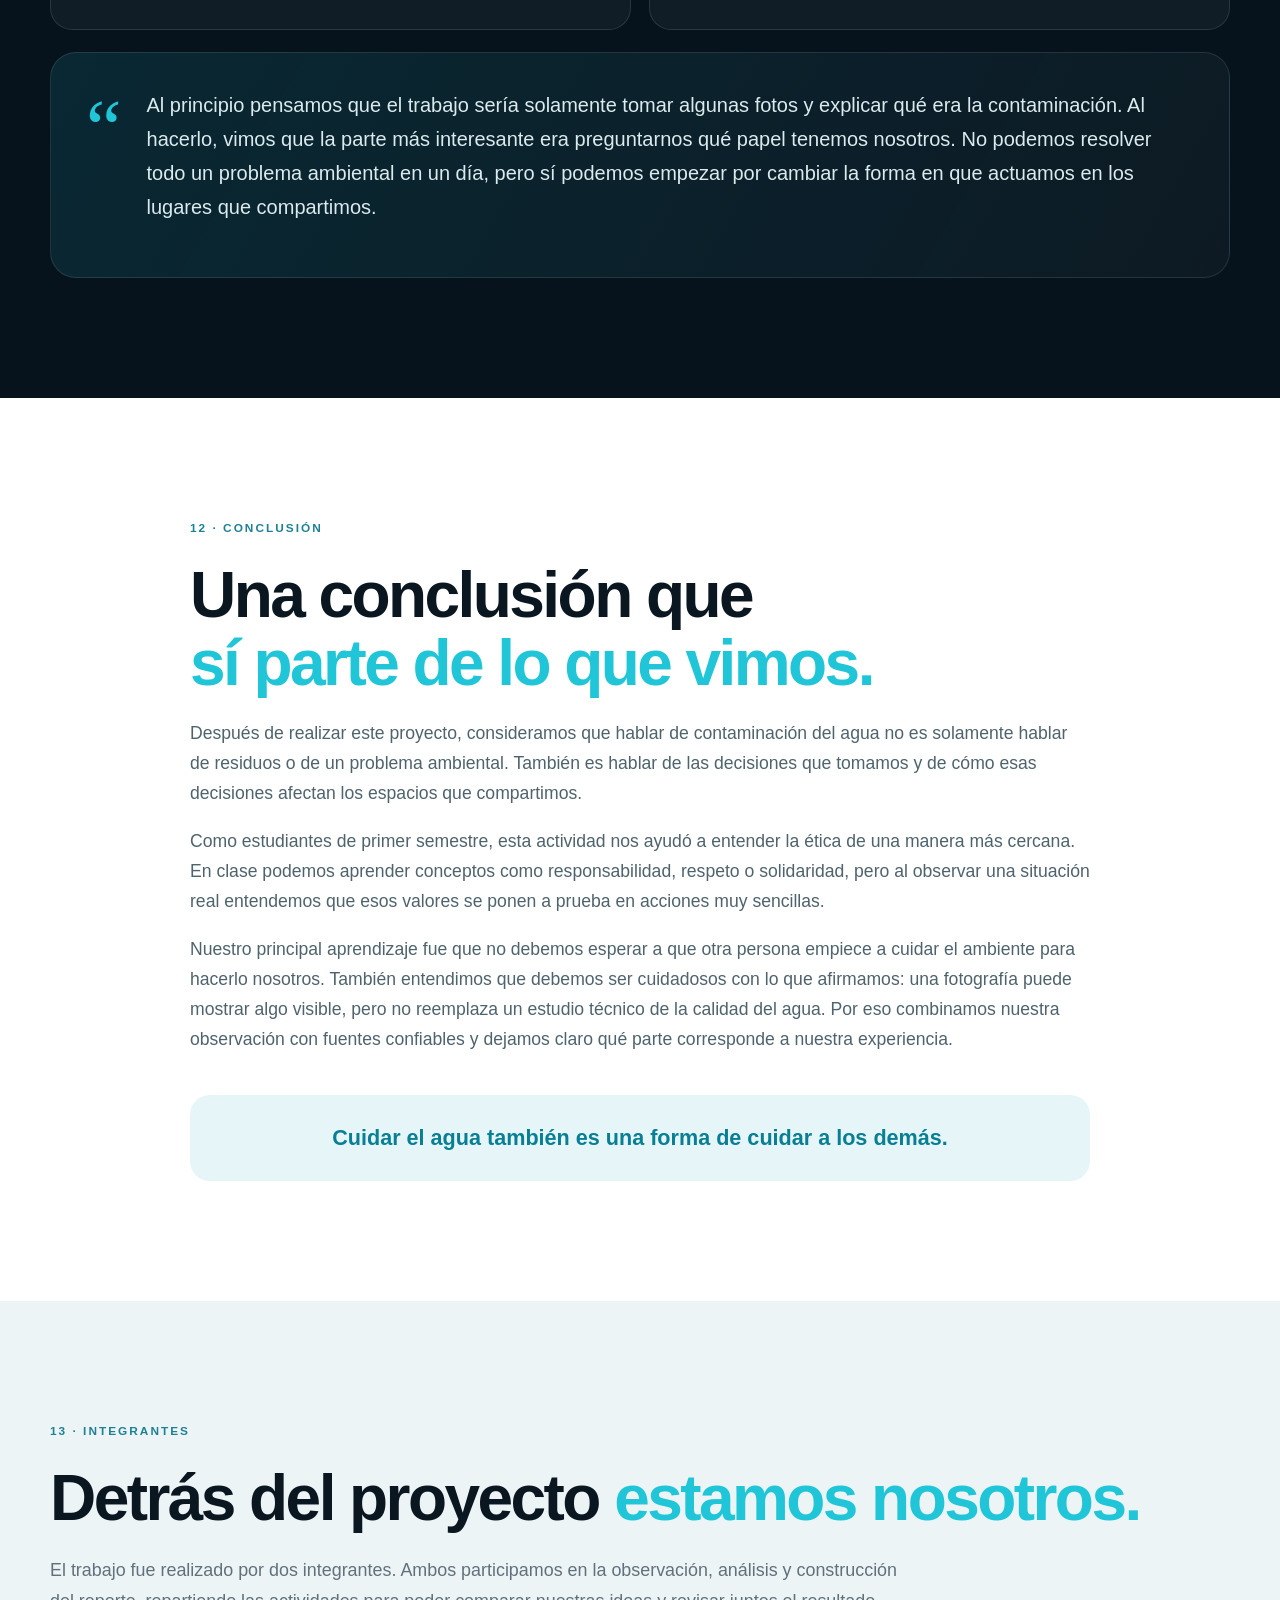
==== commit 00ee49dc: "Update selected environment description in HTML" ====
--- a/informacion.html
+++ b/informacion.html
@@ -106,7 +106,7 @@
         <div class="split-heading"><h2>Elegimos observar<br><span>nuestro entorno cercano.</span></h2><span class="big-number">01</span></div>
         <div class="story-grid">
           <div class="story-text">
-            <p class="lead"><strong>Entorno seleccionado:</strong> [Escriban aquí el lugar exacto que visitaron en Cintalapa, Chiapas].</p>
+            <p class="lead"><strong>Entorno seleccionado:</strong> [PUENTE SALOMÓN GONZÁLEZ BLANCO en Cintalapa, Chiapas].</p>
             <p>
               Elegimos este entorno porque queríamos analizar una situación que pudiéramos observar
               directamente y no solamente copiar de una fuente. Durante nuestra visita buscamos
